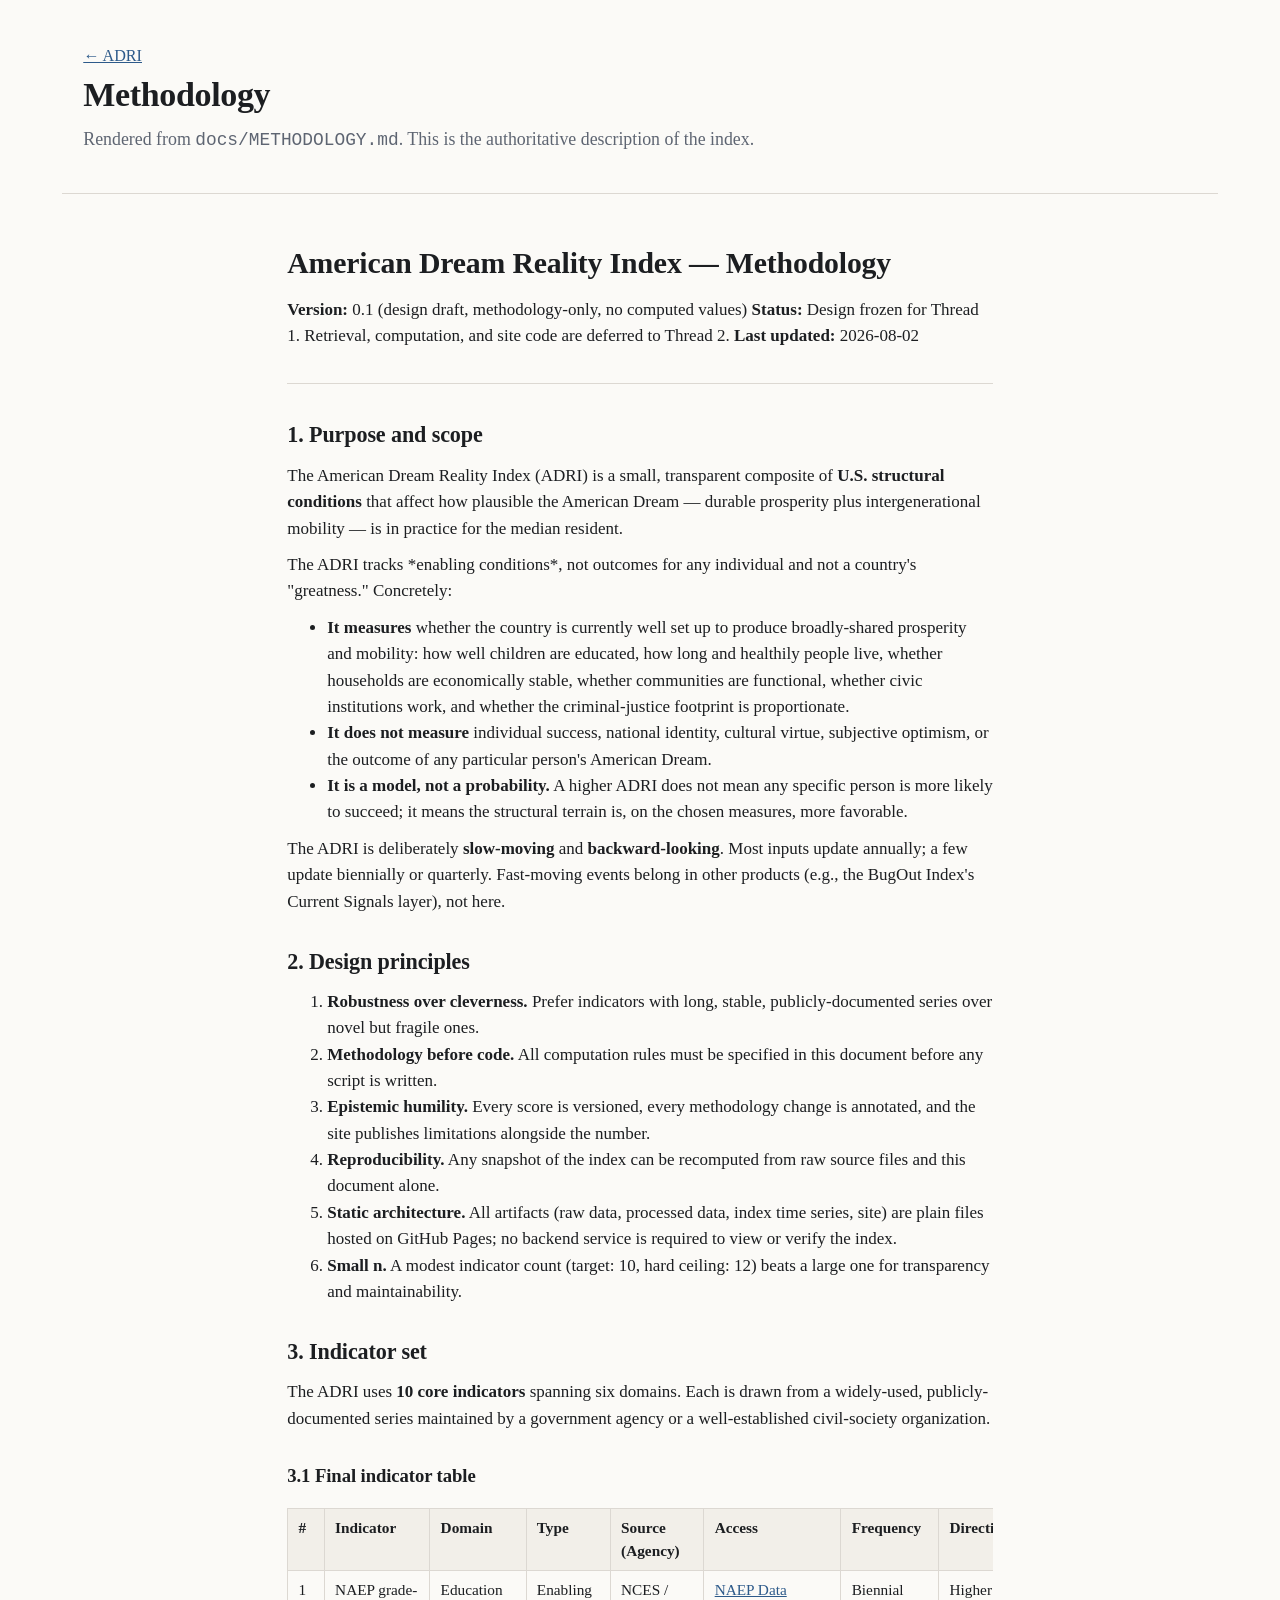
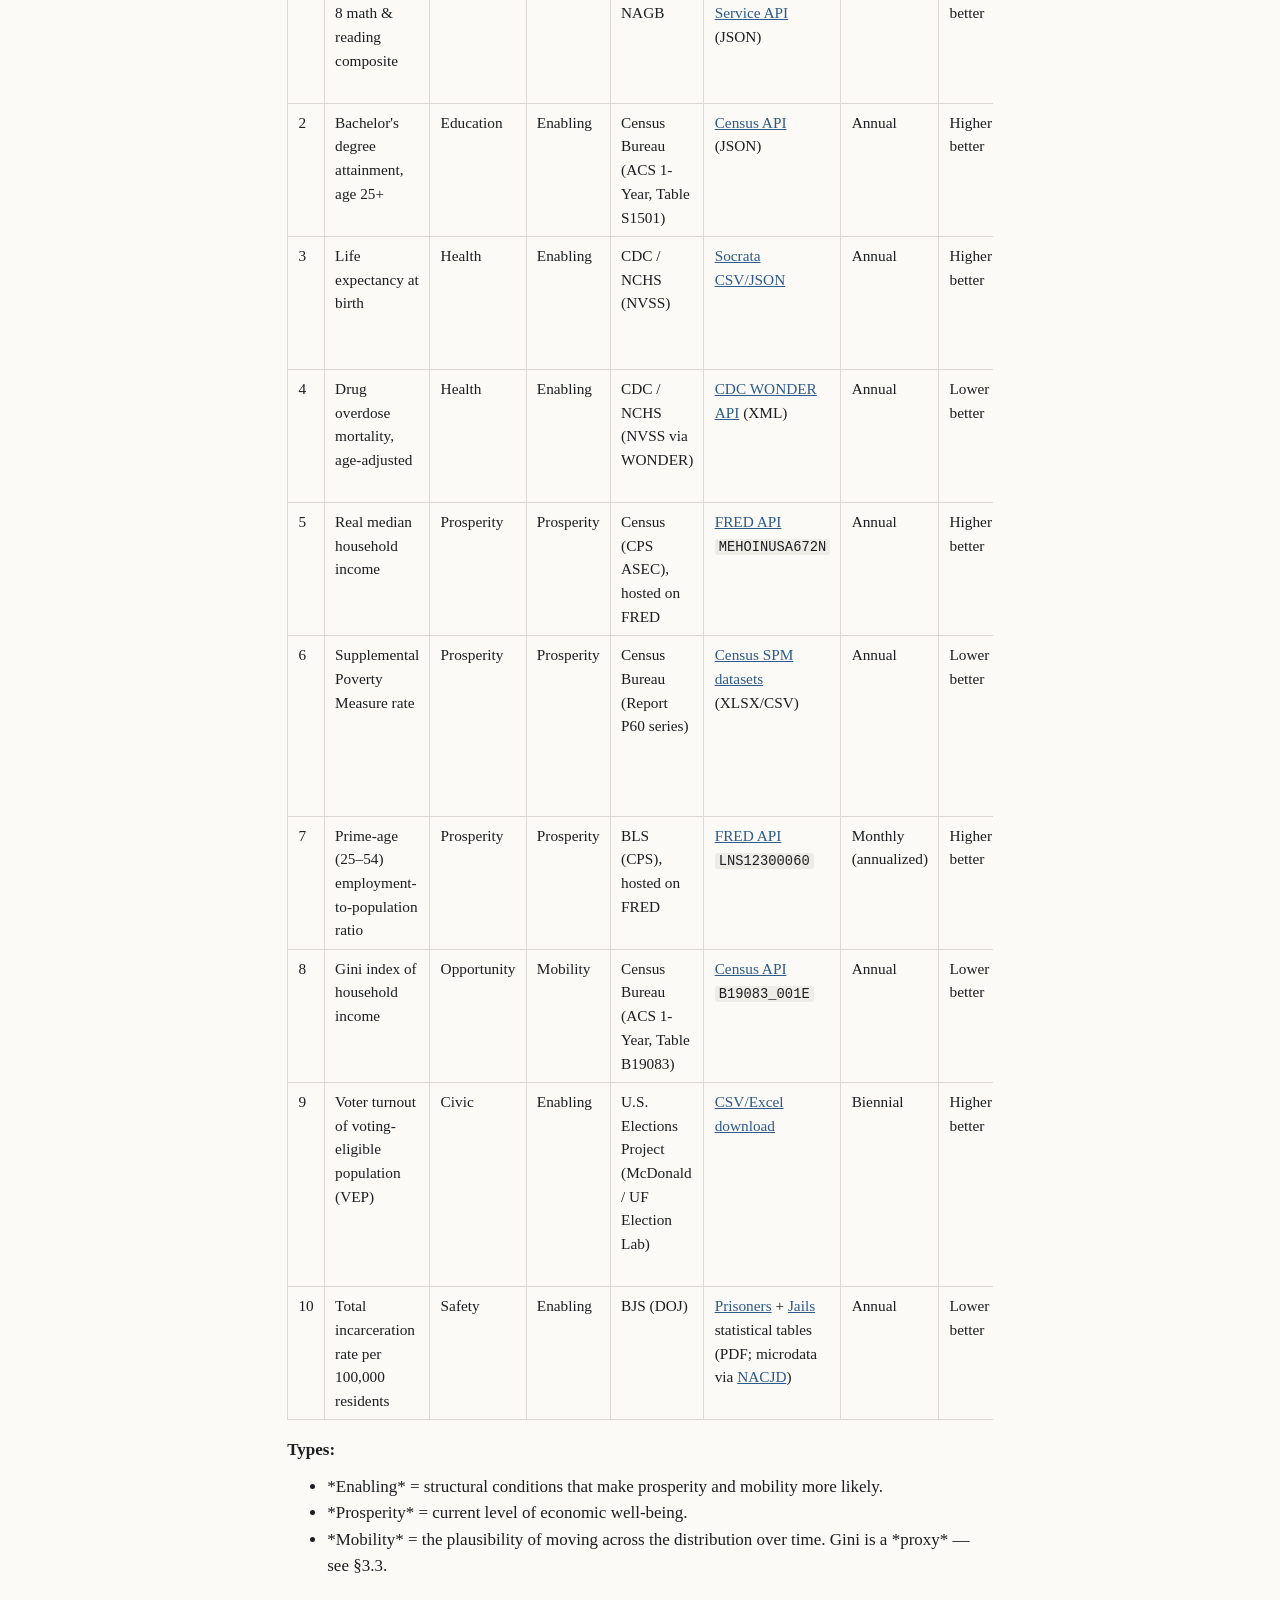
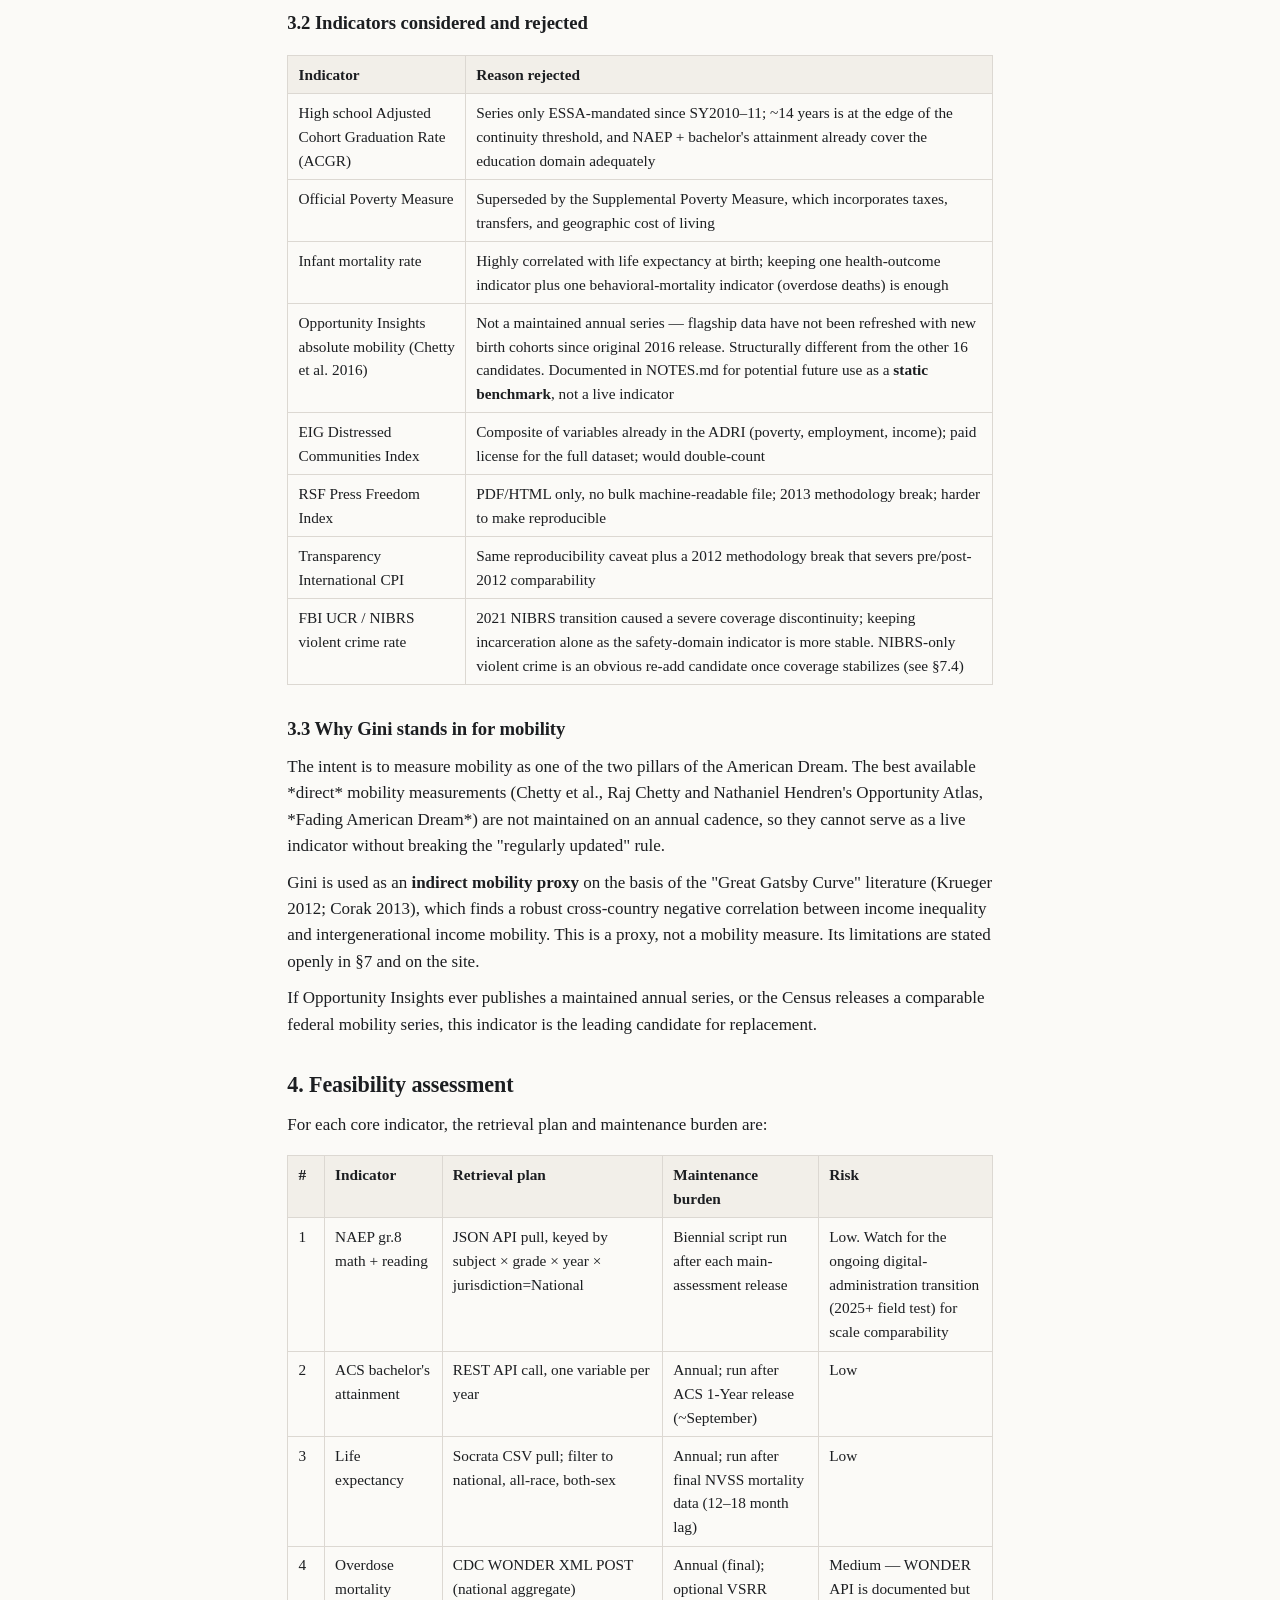
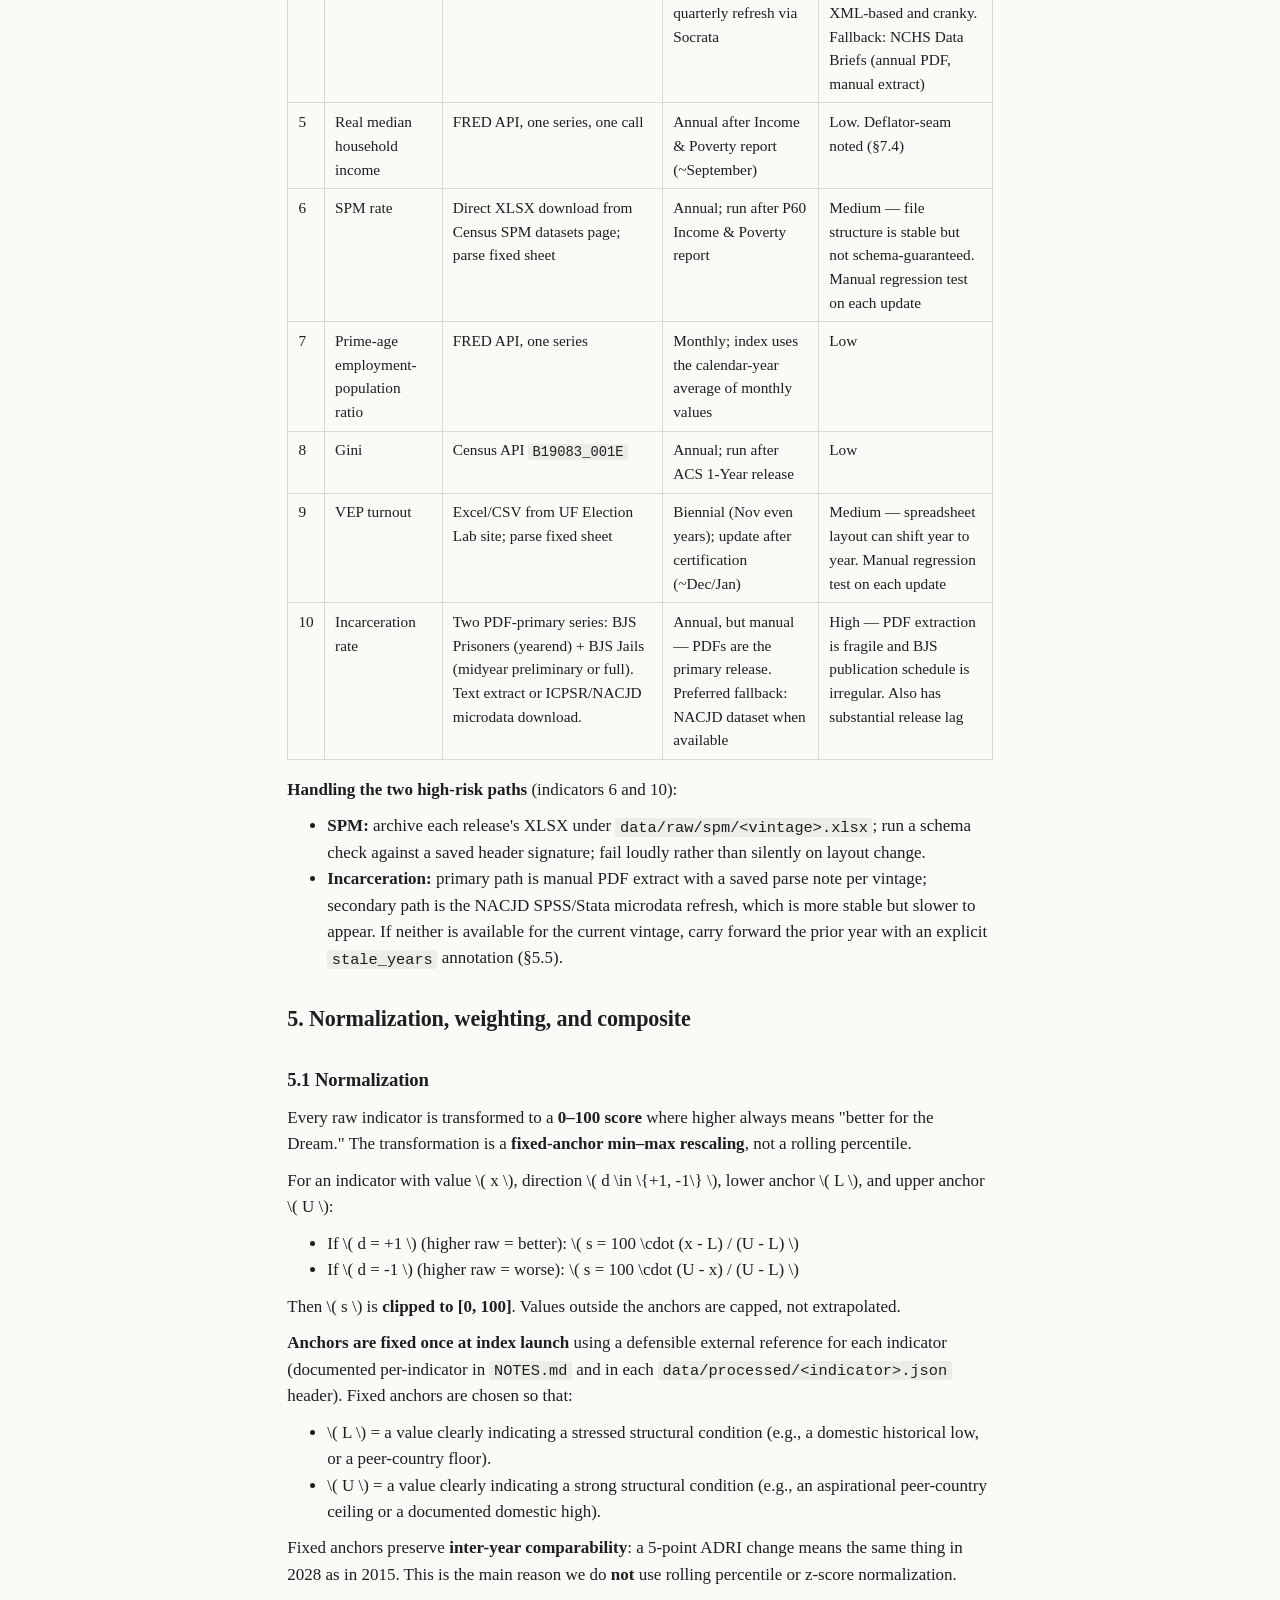
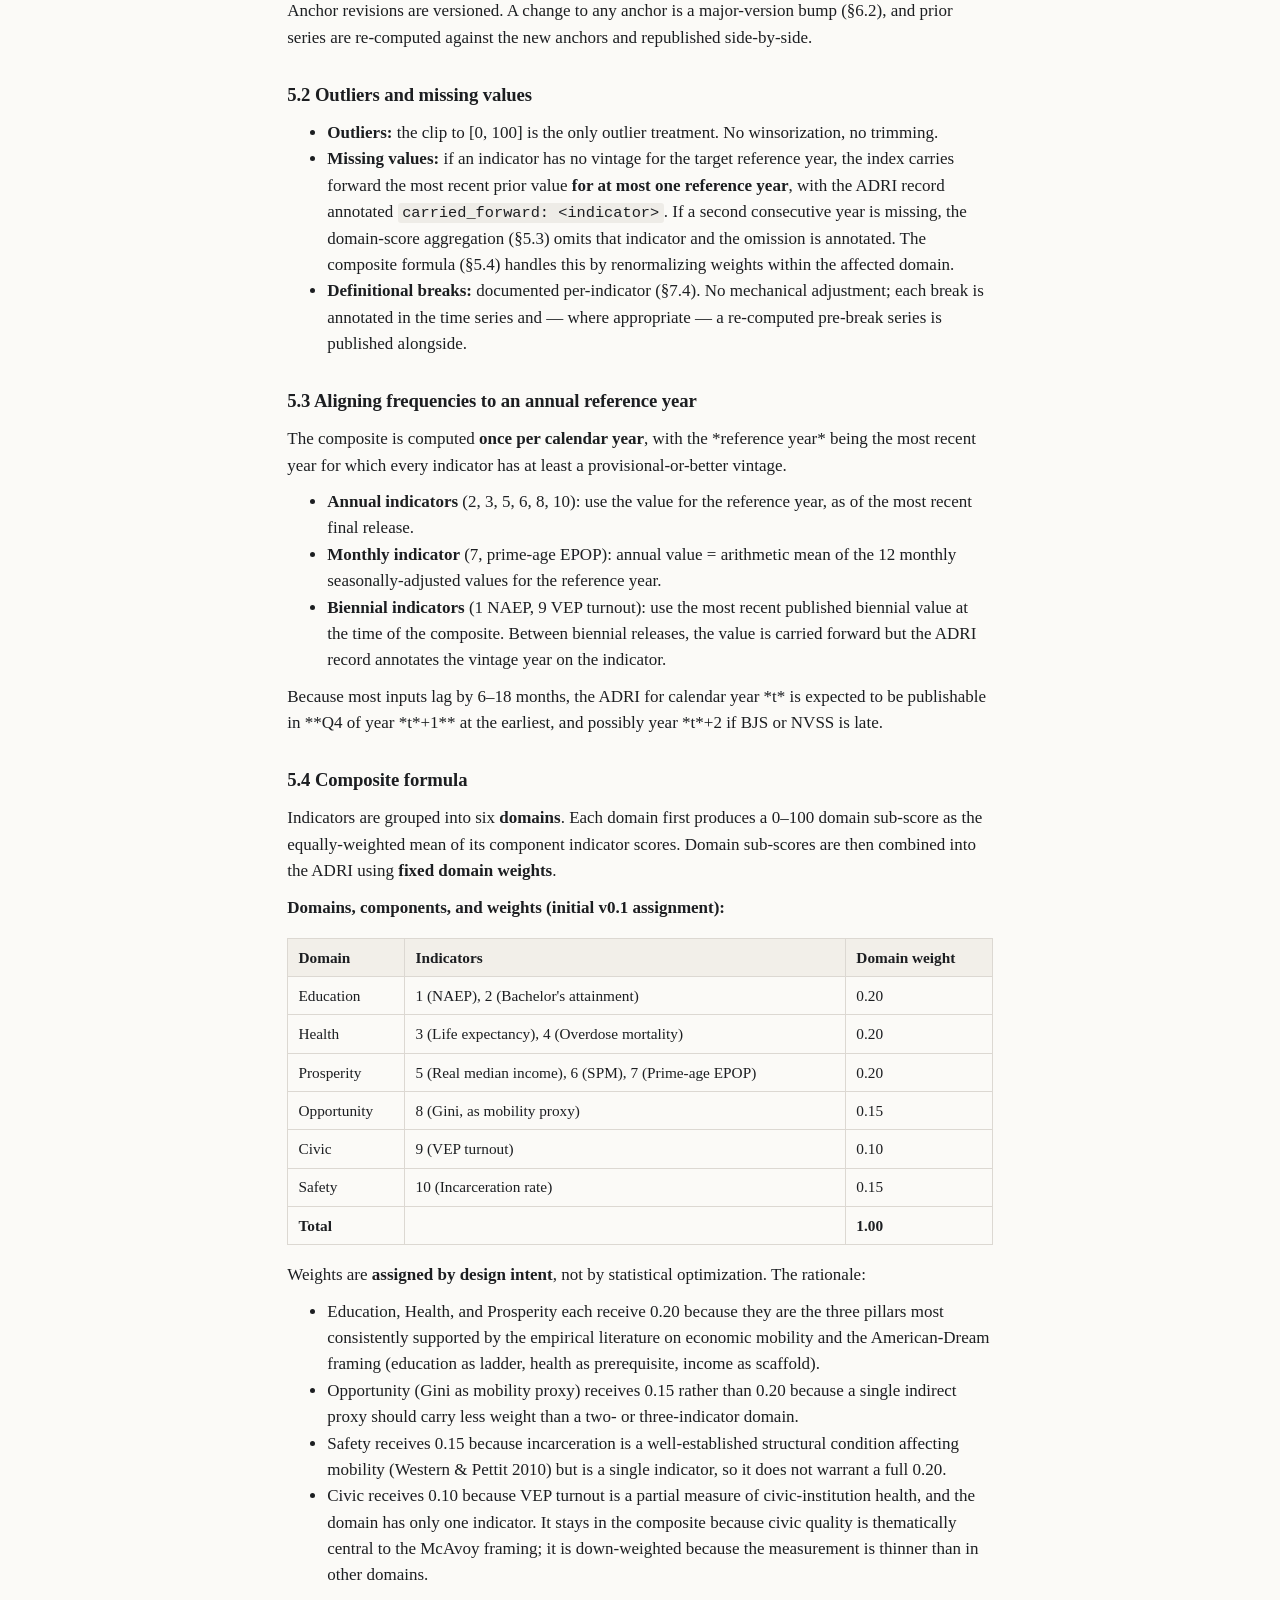
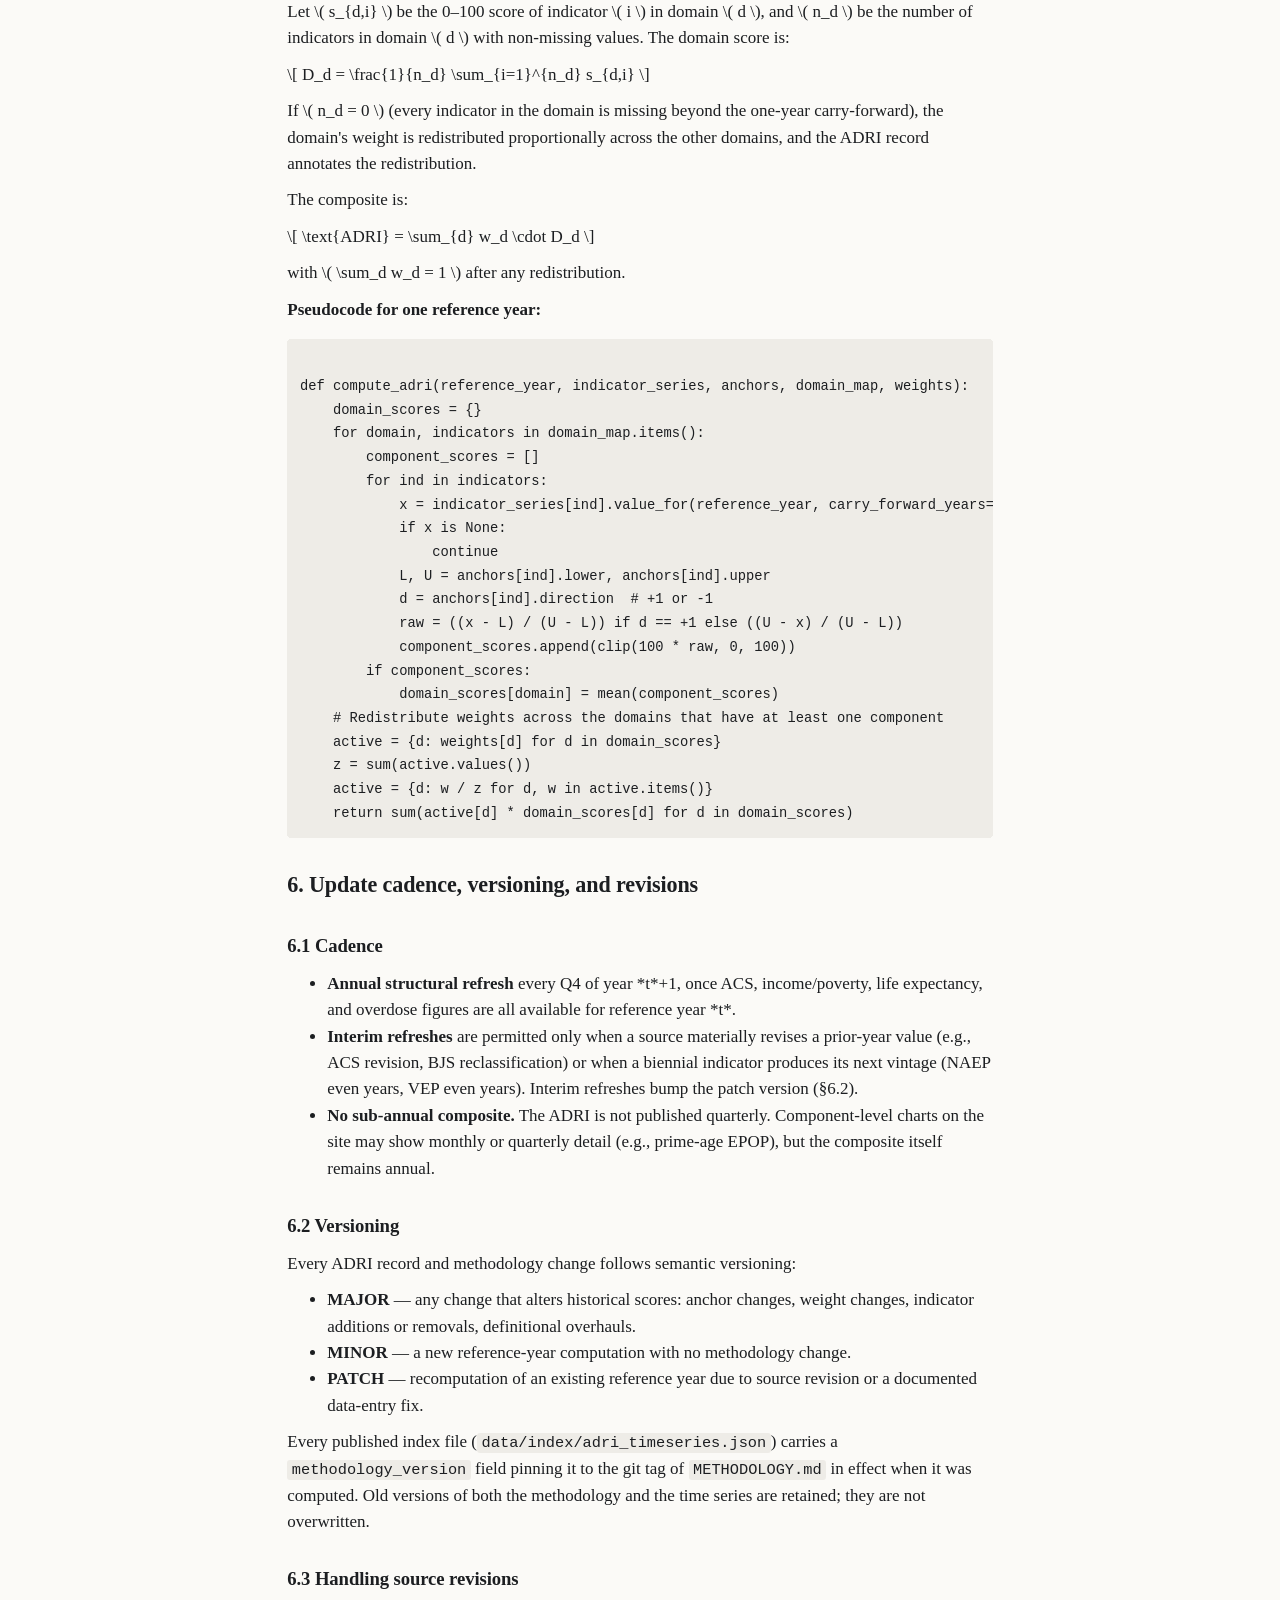
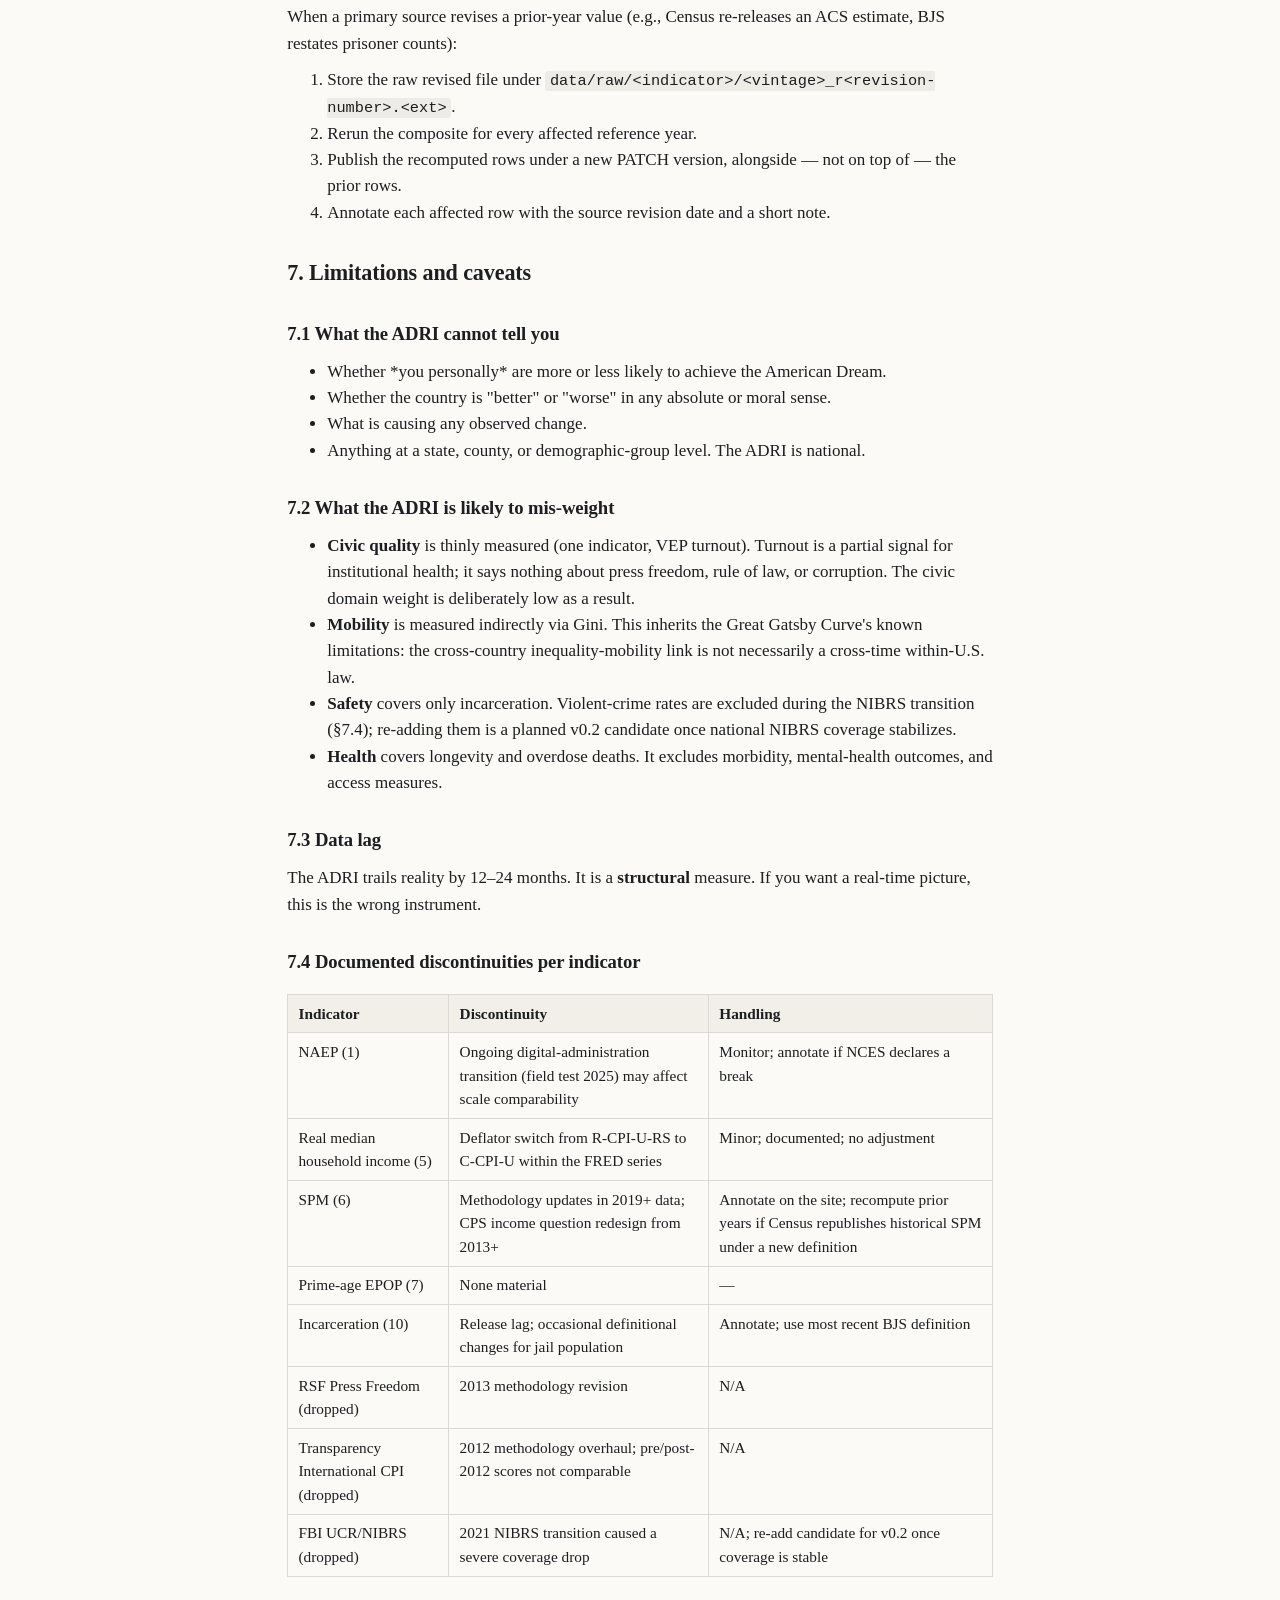
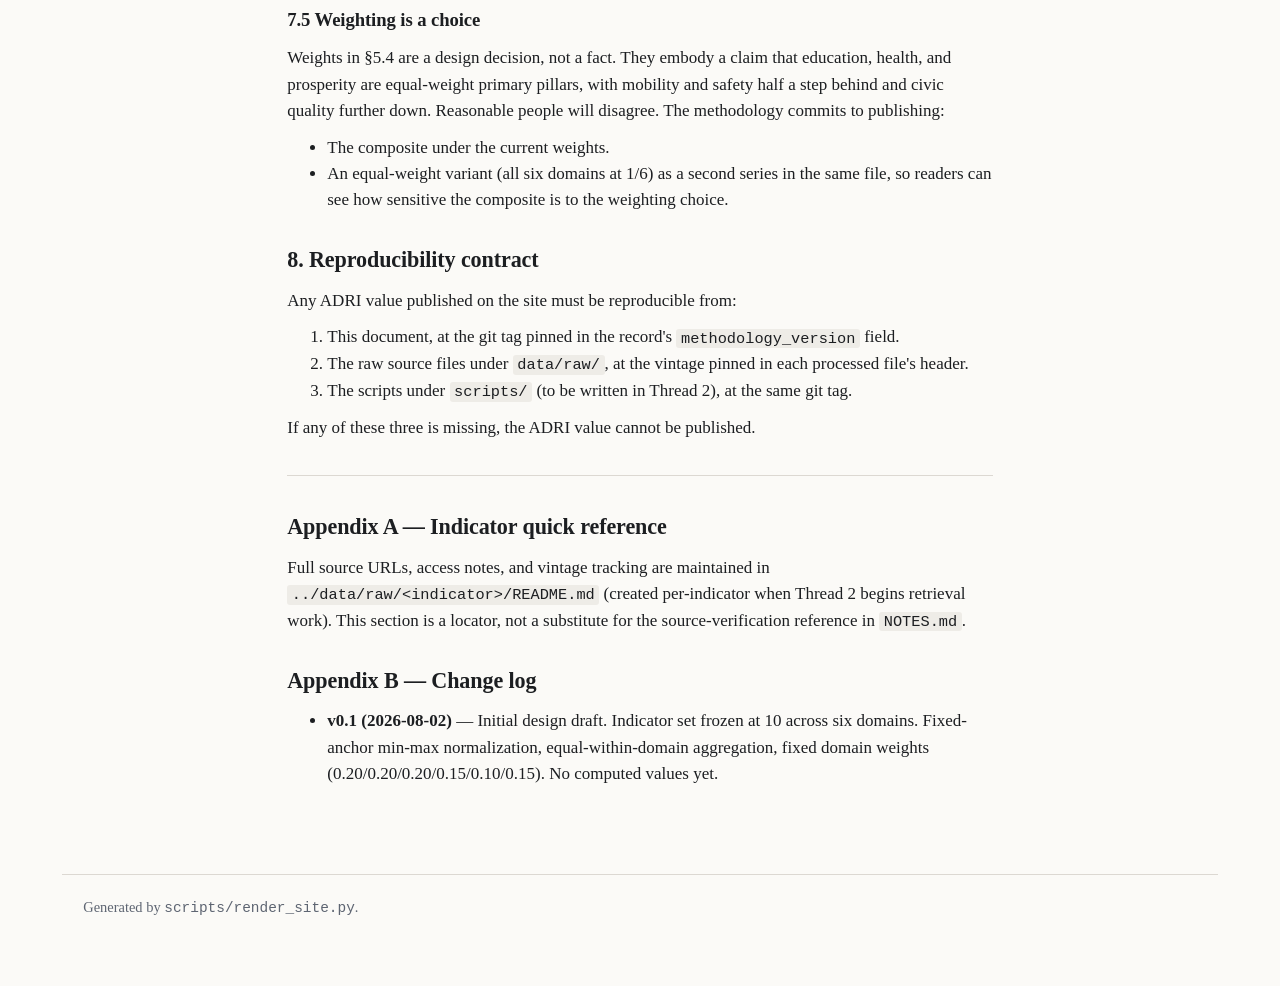
==== site/methodology.html @ 9c6f9866 "Thread 2: pipeline, seed data, static site - scripts/{config,fetch_data,process_indicators,compute_i" ====
<!doctype html>
<html lang="en">
<head>
  <meta charset="utf-8"/>
  <meta name="viewport" content="width=device-width, initial-scale=1"/>
  <title>American Dream Reality Index — Methodology</title>
  <link rel="stylesheet" href="assets/style.css"/>
</head>
<body>
  <header class="site-header">
    <nav><a href="index.html">← ADRI</a></nav>
    <h1>Methodology</h1>
    <p class="tagline">
      Rendered from
      <code>docs/METHODOLOGY.md</code>.
      This is the authoritative description of the index.
    </p>
  </header>
  <main class="prose">
    <h1>American Dream Reality Index — Methodology</h1>
<p><strong>Version:</strong> 0.1 (design draft, methodology-only, no computed values) <strong>Status:</strong> Design frozen for Thread 1. Retrieval, computation, and site code are deferred to Thread 2. <strong>Last updated:</strong> 2026-08-02</p>
<hr/>
<h2>1. Purpose and scope</h2>
<p>The American Dream Reality Index (ADRI) is a small, transparent composite of <strong>U.S. structural conditions</strong> that affect how plausible the American Dream — durable prosperity plus intergenerational mobility — is in practice for the median resident.</p>
<p>The ADRI tracks *enabling conditions*, not outcomes for any individual and not a country's "greatness." Concretely:</p>
<ul><li><strong>It measures</strong> whether the country is currently well set up to produce broadly-shared prosperity and mobility: how well children are educated, how long and healthily people live, whether households are economically stable, whether communities are functional, whether civic institutions work, and whether the criminal-justice footprint is proportionate.</li><li><strong>It does not measure</strong> individual success, national identity, cultural virtue, subjective optimism, or the outcome of any particular person's American Dream.</li><li><strong>It is a model, not a probability.</strong> A higher ADRI does not mean any specific person is more likely to succeed; it means the structural terrain is, on the chosen measures, more favorable.</li></ul>
<p>The ADRI is deliberately <strong>slow-moving</strong> and <strong>backward-looking</strong>. Most inputs update annually; a few update biennially or quarterly. Fast-moving events belong in other products (e.g., the BugOut Index's Current Signals layer), not here.</p>
<h2>2. Design principles</h2>
<ol><li><strong>Robustness over cleverness.</strong> Prefer indicators with long, stable, publicly-documented series over novel but fragile ones.</li><li><strong>Methodology before code.</strong> All computation rules must be specified in this document before any script is written.</li><li><strong>Epistemic humility.</strong> Every score is versioned, every methodology change is annotated, and the site publishes limitations alongside the number.</li><li><strong>Reproducibility.</strong> Any snapshot of the index can be recomputed from raw source files and this document alone.</li><li><strong>Static architecture.</strong> All artifacts (raw data, processed data, index time series, site) are plain files hosted on GitHub Pages; no backend service is required to view or verify the index.</li><li><strong>Small n.</strong> A modest indicator count (target: 10, hard ceiling: 12) beats a large one for transparency and maintainability.</li></ol>
<h2>3. Indicator set</h2>
<p>The ADRI uses <strong>10 core indicators</strong> spanning six domains. Each is drawn from a widely-used, publicly-documented series maintained by a government agency or a well-established civil-society organization.</p>
<h3>3.1 Final indicator table</h3>
<div class="table-wrap"><table><thead><tr><th>#</th><th>Indicator</th><th>Domain</th><th>Type</th><th>Source (Agency)</th><th>Access</th><th>Frequency</th><th>Direction</th><th>Notes</th></tr></thead><tbody><tr><td>1</td><td>NAEP grade-8 math &amp; reading composite</td><td>Education</td><td>Enabling</td><td>NCES / NAGB</td><td><a href="https://www.nationsreportcard.gov/DataService/GetAdhocData.aspx">NAEP Data Service API</a> (JSON)</td><td>Biennial</td><td>Higher = better</td><td>Average of gr.8 math + reading scale scores; stable scale since 1990/1992</td></tr><tr><td>2</td><td>Bachelor's degree attainment, age 25+</td><td>Education</td><td>Enabling</td><td>Census Bureau (ACS 1-Year, Table S1501)</td><td><a href="https://api.census.gov/data/2024/acs/acs1/subject">Census API</a> (JSON)</td><td>Annual</td><td>Higher = better</td><td>Adult educational stock; percent with bachelor's degree or higher</td></tr><tr><td>3</td><td>Life expectancy at birth</td><td>Health</td><td>Enabling</td><td>CDC / NCHS (NVSS)</td><td><a href="https://data.cdc.gov/api/views/w9j2-ggv5/rows.csv">Socrata CSV/JSON</a></td><td>Annual</td><td>Higher = better</td><td>Final NVSS series; provisional data ignored for the index</td></tr><tr><td>4</td><td>Drug overdose mortality, age-adjusted</td><td>Health</td><td>Enabling</td><td>CDC / NCHS (NVSS via WONDER)</td><td><a href="https://wonder.cdc.gov/wonder/help/wonder-api.html">CDC WONDER API</a> (XML)</td><td>Annual</td><td>Lower = better</td><td>ICD-10 drug-induced deaths; consistent coding since 1999</td></tr><tr><td>5</td><td>Real median household income</td><td>Prosperity</td><td>Prosperity</td><td>Census (CPS ASEC), hosted on FRED</td><td><a href="https://fred.stlouisfed.org/docs/api/fred/">FRED API</a> <code>MEHOINUSA672N</code></td><td>Annual</td><td>Higher = better</td><td>Real dollars; deflator-seam noted (§7.4)</td></tr><tr><td>6</td><td>Supplemental Poverty Measure rate</td><td>Prosperity</td><td>Prosperity</td><td>Census Bureau (Report P60 series)</td><td><a href="https://www2.census.gov/programs-surveys/supplemental-poverty-measure/datasets/spm/">Census SPM datasets</a> (XLSX/CSV)</td><td>Annual</td><td>Lower = better</td><td>Preferred over the Official Poverty Measure; reflects taxes, transfers, and geographic cost</td></tr><tr><td>7</td><td>Prime-age (25–54) employment-to-population ratio</td><td>Prosperity</td><td>Prosperity</td><td>BLS (CPS), hosted on FRED</td><td><a href="https://fred.stlouisfed.org/docs/api/fred/">FRED API</a> <code>LNS12300060</code></td><td>Monthly (annualized)</td><td>Higher = better</td><td>Annualized to a single yearly value (see §5.3)</td></tr><tr><td>8</td><td>Gini index of household income</td><td>Opportunity</td><td>Mobility</td><td>Census Bureau (ACS 1-Year, Table B19083)</td><td><a href="https://api.census.gov/data/2024/acs/acs1">Census API</a> <code>B19083_001E</code></td><td>Annual</td><td>Lower = better</td><td>Inequality serves as an indirect mobility proxy; see §3.3</td></tr><tr><td>9</td><td>Voter turnout of voting-eligible population (VEP)</td><td>Civic</td><td>Enabling</td><td>U.S. Elections Project (McDonald / UF Election Lab)</td><td><a href="https://election.lab.ufl.edu/data-downloads/turnoutdata/">CSV/Excel download</a></td><td>Biennial</td><td>Higher = better</td><td>General-election years only; midterms and presidentials tracked separately (see §5.4)</td></tr><tr><td>10</td><td>Total incarceration rate per 100,000 residents</td><td>Safety</td><td>Enabling</td><td>BJS (DOJ)</td><td><a href="https://bjs.ojp.gov/library/publications/prisoners-2023-statistical-tables">Prisoners</a> + <a href="https://bjs.ojp.gov/library/publications/jails-report-series-2024-preliminary-data-release">Jails</a> statistical tables (PDF; microdata via <a href="https://www.icpsr.umich.edu/web/NACJD/series/9">NACJD</a>)</td><td>Annual</td><td>Lower = better</td><td>Prisons + jails combined; excludes probation/parole</td></tr></tbody></table></div>
<p><strong>Types:</strong></p>
<ul><li>*Enabling* = structural conditions that make prosperity and mobility more likely.</li><li>*Prosperity* = current level of economic well-being.</li><li>*Mobility* = the plausibility of moving across the distribution over time. Gini is a *proxy* — see §3.3.</li></ul>
<h3>3.2 Indicators considered and rejected</h3>
<div class="table-wrap"><table><thead><tr><th>Indicator</th><th>Reason rejected</th></tr></thead><tbody><tr><td>High school Adjusted Cohort Graduation Rate (ACGR)</td><td>Series only ESSA-mandated since SY2010–11; ~14 years is at the edge of the continuity threshold, and NAEP + bachelor's attainment already cover the education domain adequately</td></tr><tr><td>Official Poverty Measure</td><td>Superseded by the Supplemental Poverty Measure, which incorporates taxes, transfers, and geographic cost of living</td></tr><tr><td>Infant mortality rate</td><td>Highly correlated with life expectancy at birth; keeping one health-outcome indicator plus one behavioral-mortality indicator (overdose deaths) is enough</td></tr><tr><td>Opportunity Insights absolute mobility (Chetty et al. 2016)</td><td>Not a maintained annual series — flagship data have not been refreshed with new birth cohorts since original 2016 release. Structurally different from the other 16 candidates. Documented in NOTES.md for potential future use as a <strong>static benchmark</strong>, not a live indicator</td></tr><tr><td>EIG Distressed Communities Index</td><td>Composite of variables already in the ADRI (poverty, employment, income); paid license for the full dataset; would double-count</td></tr><tr><td>RSF Press Freedom Index</td><td>PDF/HTML only, no bulk machine-readable file; 2013 methodology break; harder to make reproducible</td></tr><tr><td>Transparency International CPI</td><td>Same reproducibility caveat plus a 2012 methodology break that severs pre/post-2012 comparability</td></tr><tr><td>FBI UCR / NIBRS violent crime rate</td><td>2021 NIBRS transition caused a severe coverage discontinuity; keeping incarceration alone as the safety-domain indicator is more stable. NIBRS-only violent crime is an obvious re-add candidate once coverage stabilizes (see §7.4)</td></tr></tbody></table></div>
<h3>3.3 Why Gini stands in for mobility</h3>
<p>The intent is to measure mobility as one of the two pillars of the American Dream. The best available *direct* mobility measurements (Chetty et al., Raj Chetty and Nathaniel Hendren's Opportunity Atlas, *Fading American Dream*) are not maintained on an annual cadence, so they cannot serve as a live indicator without breaking the "regularly updated" rule.</p>
<p>Gini is used as an <strong>indirect mobility proxy</strong> on the basis of the "Great Gatsby Curve" literature (Krueger 2012; Corak 2013), which finds a robust cross-country negative correlation between income inequality and intergenerational income mobility. This is a proxy, not a mobility measure. Its limitations are stated openly in §7 and on the site.</p>
<p>If Opportunity Insights ever publishes a maintained annual series, or the Census releases a comparable federal mobility series, this indicator is the leading candidate for replacement.</p>
<h2>4. Feasibility assessment</h2>
<p>For each core indicator, the retrieval plan and maintenance burden are:</p>
<div class="table-wrap"><table><thead><tr><th>#</th><th>Indicator</th><th>Retrieval plan</th><th>Maintenance burden</th><th>Risk</th></tr></thead><tbody><tr><td>1</td><td>NAEP gr.8 math + reading</td><td>JSON API pull, keyed by subject × grade × year × jurisdiction=National</td><td>Biennial script run after each main-assessment release</td><td>Low. Watch for the ongoing digital-administration transition (2025+ field test) for scale comparability</td></tr><tr><td>2</td><td>ACS bachelor's attainment</td><td>REST API call, one variable per year</td><td>Annual; run after ACS 1-Year release (~September)</td><td>Low</td></tr><tr><td>3</td><td>Life expectancy</td><td>Socrata CSV pull; filter to national, all-race, both-sex</td><td>Annual; run after final NVSS mortality data (12–18 month lag)</td><td>Low</td></tr><tr><td>4</td><td>Overdose mortality</td><td>CDC WONDER XML POST (national aggregate)</td><td>Annual (final); optional VSRR quarterly refresh via Socrata</td><td>Medium — WONDER API is documented but XML-based and cranky. Fallback: NCHS Data Briefs (annual PDF, manual extract)</td></tr><tr><td>5</td><td>Real median household income</td><td>FRED API, one series, one call</td><td>Annual after Income &amp; Poverty report (~September)</td><td>Low. Deflator-seam noted (§7.4)</td></tr><tr><td>6</td><td>SPM rate</td><td>Direct XLSX download from Census SPM datasets page; parse fixed sheet</td><td>Annual; run after P60 Income &amp; Poverty report</td><td>Medium — file structure is stable but not schema-guaranteed. Manual regression test on each update</td></tr><tr><td>7</td><td>Prime-age employment-population ratio</td><td>FRED API, one series</td><td>Monthly; index uses the calendar-year average of monthly values</td><td>Low</td></tr><tr><td>8</td><td>Gini</td><td>Census API <code>B19083_001E</code></td><td>Annual; run after ACS 1-Year release</td><td>Low</td></tr><tr><td>9</td><td>VEP turnout</td><td>Excel/CSV from UF Election Lab site; parse fixed sheet</td><td>Biennial (Nov even years); update after certification (~Dec/Jan)</td><td>Medium — spreadsheet layout can shift year to year. Manual regression test on each update</td></tr><tr><td>10</td><td>Incarceration rate</td><td>Two PDF-primary series: BJS Prisoners (yearend) + BJS Jails (midyear preliminary or full). Text extract or ICPSR/NACJD microdata download.</td><td>Annual, but manual — PDFs are the primary release. Preferred fallback: NACJD dataset when available</td><td>High — PDF extraction is fragile and BJS publication schedule is irregular. Also has substantial release lag</td></tr></tbody></table></div>
<p><strong>Handling the two high-risk paths</strong> (indicators 6 and 10):</p>
<ul><li><strong>SPM:</strong> archive each release's XLSX under <code>data/raw/spm/&lt;vintage&gt;.xlsx</code>; run a schema check against a saved header signature; fail loudly rather than silently on layout change.</li><li><strong>Incarceration:</strong> primary path is manual PDF extract with a saved parse note per vintage; secondary path is the NACJD SPSS/Stata microdata refresh, which is more stable but slower to appear. If neither is available for the current vintage, carry forward the prior year with an explicit <code>stale_years</code> annotation (§5.5).</li></ul>
<h2>5. Normalization, weighting, and composite</h2>
<h3>5.1 Normalization</h3>
<p>Every raw indicator is transformed to a <strong>0–100 score</strong> where higher always means "better for the Dream." The transformation is a <strong>fixed-anchor min–max rescaling</strong>, not a rolling percentile.</p>
<p>For an indicator with value \( x \), direction \( d \in \{+1, -1\} \), lower anchor \( L \), and upper anchor \( U \):</p>
<ul><li>If \( d = +1 \) (higher raw = better): \( s = 100 \cdot (x - L) / (U - L) \)</li><li>If \( d = -1 \) (higher raw = worse): \( s = 100 \cdot (U - x) / (U - L) \)</li></ul>
<p>Then \( s \) is <strong>clipped to [0, 100]</strong>. Values outside the anchors are capped, not extrapolated.</p>
<p><strong>Anchors are fixed once at index launch</strong> using a defensible external reference for each indicator (documented per-indicator in <code>NOTES.md</code> and in each <code>data/processed/&lt;indicator&gt;.json</code> header). Fixed anchors are chosen so that:</p>
<ul><li>\( L \) = a value clearly indicating a stressed structural condition (e.g., a domestic historical low, or a peer-country floor).</li><li>\( U \) = a value clearly indicating a strong structural condition (e.g., an aspirational peer-country ceiling or a documented domestic high).</li></ul>
<p>Fixed anchors preserve <strong>inter-year comparability</strong>: a 5-point ADRI change means the same thing in 2028 as in 2015. This is the main reason we do <strong>not</strong> use rolling percentile or z-score normalization.</p>
<p>Anchor revisions are versioned. A change to any anchor is a major-version bump (§6.2), and prior series are re-computed against the new anchors and republished side-by-side.</p>
<h3>5.2 Outliers and missing values</h3>
<ul><li><strong>Outliers:</strong> the clip to [0, 100] is the only outlier treatment. No winsorization, no trimming.</li><li><strong>Missing values:</strong> if an indicator has no vintage for the target reference year, the index carries forward the most recent prior value <strong>for at most one reference year</strong>, with the ADRI record annotated <code>carried_forward: &lt;indicator&gt;</code>. If a second consecutive year is missing, the domain-score aggregation (§5.3) omits that indicator and the omission is annotated. The composite formula (§5.4) handles this by renormalizing weights within the affected domain.</li><li><strong>Definitional breaks:</strong> documented per-indicator (§7.4). No mechanical adjustment; each break is annotated in the time series and — where appropriate — a re-computed pre-break series is published alongside.</li></ul>
<h3>5.3 Aligning frequencies to an annual reference year</h3>
<p>The composite is computed <strong>once per calendar year</strong>, with the *reference year* being the most recent year for which every indicator has at least a provisional-or-better vintage.</p>
<ul><li><strong>Annual indicators</strong> (2, 3, 5, 6, 8, 10): use the value for the reference year, as of the most recent final release.</li><li><strong>Monthly indicator</strong> (7, prime-age EPOP): annual value = arithmetic mean of the 12 monthly seasonally-adjusted values for the reference year.</li><li><strong>Biennial indicators</strong> (1 NAEP, 9 VEP turnout): use the most recent published biennial value at the time of the composite. Between biennial releases, the value is carried forward but the ADRI record annotates the vintage year on the indicator.</li></ul>
<p>Because most inputs lag by 6–18 months, the ADRI for calendar year *t* is expected to be publishable in **Q4 of year *t*+1** at the earliest, and possibly year *t*+2 if BJS or NVSS is late.</p>
<h3>5.4 Composite formula</h3>
<p>Indicators are grouped into six <strong>domains</strong>. Each domain first produces a 0–100 domain sub-score as the equally-weighted mean of its component indicator scores. Domain sub-scores are then combined into the ADRI using <strong>fixed domain weights</strong>.</p>
<p><strong>Domains, components, and weights (initial v0.1 assignment):</strong></p>
<div class="table-wrap"><table><thead><tr><th>Domain</th><th>Indicators</th><th>Domain weight</th></tr></thead><tbody><tr><td>Education</td><td>1 (NAEP), 2 (Bachelor's attainment)</td><td>0.20</td></tr><tr><td>Health</td><td>3 (Life expectancy), 4 (Overdose mortality)</td><td>0.20</td></tr><tr><td>Prosperity</td><td>5 (Real median income), 6 (SPM), 7 (Prime-age EPOP)</td><td>0.20</td></tr><tr><td>Opportunity</td><td>8 (Gini, as mobility proxy)</td><td>0.15</td></tr><tr><td>Civic</td><td>9 (VEP turnout)</td><td>0.10</td></tr><tr><td>Safety</td><td>10 (Incarceration rate)</td><td>0.15</td></tr><tr><td><strong>Total</strong></td><td></td><td><strong>1.00</strong></td></tr></tbody></table></div>
<p>Weights are <strong>assigned by design intent</strong>, not by statistical optimization. The rationale:</p>
<ul><li>Education, Health, and Prosperity each receive 0.20 because they are the three pillars most consistently supported by the empirical literature on economic mobility and the American-Dream framing (education as ladder, health as prerequisite, income as scaffold).</li><li>Opportunity (Gini as mobility proxy) receives 0.15 rather than 0.20 because a single indirect proxy should carry less weight than a two- or three-indicator domain.</li><li>Safety receives 0.15 because incarceration is a well-established structural condition affecting mobility (Western &amp; Pettit 2010) but is a single indicator, so it does not warrant a full 0.20.</li><li>Civic receives 0.10 because VEP turnout is a partial measure of civic-institution health, and the domain has only one indicator. It stays in the composite because civic quality is thematically central to the McAvoy framing; it is down-weighted because the measurement is thinner than in other domains.</li></ul>
<p>Let \( s_{d,i} \) be the 0–100 score of indicator \( i \) in domain \( d \), and \( n_d \) be the number of indicators in domain \( d \) with non-missing values. The domain score is:</p>
<p>\[ D_d = \frac{1}{n_d} \sum_{i=1}^{n_d} s_{d,i} \]</p>
<p>If \( n_d = 0 \) (every indicator in the domain is missing beyond the one-year carry-forward), the domain's weight is redistributed proportionally across the other domains, and the ADRI record annotates the redistribution.</p>
<p>The composite is:</p>
<p>\[ \text{ADRI} = \sum_{d} w_d \cdot D_d \]</p>
<p>with \( \sum_d w_d = 1 \) after any redistribution.</p>
<p><strong>Pseudocode for one reference year:</strong></p>
<pre><code>
def compute_adri(reference_year, indicator_series, anchors, domain_map, weights):
    domain_scores = {}
    for domain, indicators in domain_map.items():
        component_scores = []
        for ind in indicators:
            x = indicator_series[ind].value_for(reference_year, carry_forward_years=1)
            if x is None:
                continue
            L, U = anchors[ind].lower, anchors[ind].upper
            d = anchors[ind].direction  # +1 or -1
            raw = ((x - L) / (U - L)) if d == +1 else ((U - x) / (U - L))
            component_scores.append(clip(100 * raw, 0, 100))
        if component_scores:
            domain_scores[domain] = mean(component_scores)
    # Redistribute weights across the domains that have at least one component
    active = {d: weights[d] for d in domain_scores}
    z = sum(active.values())
    active = {d: w / z for d, w in active.items()}
    return sum(active[d] * domain_scores[d] for d in domain_scores)
</code></pre>
<h2>6. Update cadence, versioning, and revisions</h2>
<h3>6.1 Cadence</h3>
<ul><li><strong>Annual structural refresh</strong> every Q4 of year *t*+1, once ACS, income/poverty, life expectancy, and overdose figures are all available for reference year *t*.</li><li><strong>Interim refreshes</strong> are permitted only when a source materially revises a prior-year value (e.g., ACS revision, BJS reclassification) or when a biennial indicator produces its next vintage (NAEP even years, VEP even years). Interim refreshes bump the patch version (§6.2).</li><li><strong>No sub-annual composite.</strong> The ADRI is not published quarterly. Component-level charts on the site may show monthly or quarterly detail (e.g., prime-age EPOP), but the composite itself remains annual.</li></ul>
<h3>6.2 Versioning</h3>
<p>Every ADRI record and methodology change follows semantic versioning:</p>
<ul><li><strong>MAJOR</strong> — any change that alters historical scores: anchor changes, weight changes, indicator additions or removals, definitional overhauls.</li><li><strong>MINOR</strong> — a new reference-year computation with no methodology change.</li><li><strong>PATCH</strong> — recomputation of an existing reference year due to source revision or a documented data-entry fix.</li></ul>
<p>Every published index file (<code>data/index/adri_timeseries.json</code>) carries a <code>methodology_version</code> field pinning it to the git tag of <code>METHODOLOGY.md</code> in effect when it was computed. Old versions of both the methodology and the time series are retained; they are not overwritten.</p>
<h3>6.3 Handling source revisions</h3>
<p>When a primary source revises a prior-year value (e.g., Census re-releases an ACS estimate, BJS restates prisoner counts):</p>
<ol><li>Store the raw revised file under <code>data/raw/&lt;indicator&gt;/&lt;vintage&gt;_r&lt;revision-number&gt;.&lt;ext&gt;</code>.</li><li>Rerun the composite for every affected reference year.</li><li>Publish the recomputed rows under a new PATCH version, alongside — not on top of — the prior rows.</li><li>Annotate each affected row with the source revision date and a short note.</li></ol>
<h2>7. Limitations and caveats</h2>
<h3>7.1 What the ADRI cannot tell you</h3>
<ul><li>Whether *you personally* are more or less likely to achieve the American Dream.</li><li>Whether the country is "better" or "worse" in any absolute or moral sense.</li><li>What is causing any observed change.</li><li>Anything at a state, county, or demographic-group level. The ADRI is national.</li></ul>
<h3>7.2 What the ADRI is likely to mis-weight</h3>
<ul><li><strong>Civic quality</strong> is thinly measured (one indicator, VEP turnout). Turnout is a partial signal for institutional health; it says nothing about press freedom, rule of law, or corruption. The civic domain weight is deliberately low as a result.</li><li><strong>Mobility</strong> is measured indirectly via Gini. This inherits the Great Gatsby Curve's known limitations: the cross-country inequality-mobility link is not necessarily a cross-time within-U.S. law.</li><li><strong>Safety</strong> covers only incarceration. Violent-crime rates are excluded during the NIBRS transition (§7.4); re-adding them is a planned v0.2 candidate once national NIBRS coverage stabilizes.</li><li><strong>Health</strong> covers longevity and overdose deaths. It excludes morbidity, mental-health outcomes, and access measures.</li></ul>
<h3>7.3 Data lag</h3>
<p>The ADRI trails reality by 12–24 months. It is a <strong>structural</strong> measure. If you want a real-time picture, this is the wrong instrument.</p>
<h3>7.4 Documented discontinuities per indicator</h3>
<div class="table-wrap"><table><thead><tr><th>Indicator</th><th>Discontinuity</th><th>Handling</th></tr></thead><tbody><tr><td>NAEP (1)</td><td>Ongoing digital-administration transition (field test 2025) may affect scale comparability</td><td>Monitor; annotate if NCES declares a break</td></tr><tr><td>Real median household income (5)</td><td>Deflator switch from R-CPI-U-RS to C-CPI-U within the FRED series</td><td>Minor; documented; no adjustment</td></tr><tr><td>SPM (6)</td><td>Methodology updates in 2019+ data; CPS income question redesign from 2013+</td><td>Annotate on the site; recompute prior years if Census republishes historical SPM under a new definition</td></tr><tr><td>Prime-age EPOP (7)</td><td>None material</td><td>—</td></tr><tr><td>Incarceration (10)</td><td>Release lag; occasional definitional changes for jail population</td><td>Annotate; use most recent BJS definition</td></tr><tr><td>RSF Press Freedom (dropped)</td><td>2013 methodology revision</td><td>N/A</td></tr><tr><td>Transparency International CPI (dropped)</td><td>2012 methodology overhaul; pre/post-2012 scores not comparable</td><td>N/A</td></tr><tr><td>FBI UCR/NIBRS (dropped)</td><td>2021 NIBRS transition caused a severe coverage drop</td><td>N/A; re-add candidate for v0.2 once coverage is stable</td></tr></tbody></table></div>
<h3>7.5 Weighting is a choice</h3>
<p>Weights in §5.4 are a design decision, not a fact. They embody a claim that education, health, and prosperity are equal-weight primary pillars, with mobility and safety half a step behind and civic quality further down. Reasonable people will disagree. The methodology commits to publishing:</p>
<ul><li>The composite under the current weights.</li><li>An equal-weight variant (all six domains at 1/6) as a second series in the same file, so readers can see how sensitive the composite is to the weighting choice.</li></ul>
<h2>8. Reproducibility contract</h2>
<p>Any ADRI value published on the site must be reproducible from:</p>
<ol><li>This document, at the git tag pinned in the record's <code>methodology_version</code> field.</li><li>The raw source files under <code>data/raw/</code>, at the vintage pinned in each processed file's header.</li><li>The scripts under <code>scripts/</code> (to be written in Thread 2), at the same git tag.</li></ol>
<p>If any of these three is missing, the ADRI value cannot be published.</p>
<hr/>
<h2>Appendix A — Indicator quick reference</h2>
<p>Full source URLs, access notes, and vintage tracking are maintained in <code>../data/raw/&lt;indicator&gt;/README.md</code> (created per-indicator when Thread 2 begins retrieval work). This section is a locator, not a substitute for the source-verification reference in <code>NOTES.md</code>.</p>
<h2>Appendix B — Change log</h2>
<ul><li><strong>v0.1 (2026-08-02)</strong> — Initial design draft. Indicator set frozen at 10 across six domains. Fixed-anchor min-max normalization, equal-within-domain aggregation, fixed domain weights (0.20/0.20/0.20/0.15/0.10/0.15). No computed values yet.</li></ul>
  </main>
  <footer class="site-footer">
    <p>Generated by <code>scripts/render_site.py</code>.</p>
  </footer>
</body>
</html>
---- site/assets/style.css ----
/* American Dream Reality Index — site styles.
 * Deliberately plain: no CDN, no framework.
 */

:root {
  --bg: #fbfaf7;
  --fg: #1c1e21;
  --muted: #5e6572;
  --accent: #2d5a8a;
  --accent-soft: #d8e4f2;
  --line: #dcd8d2;
  --card-bg: #ffffff;
  --up: #2f7a4d;
  --down: #a3452c;
  --flat: #5e6572;
  --max-width: 68rem;
}

* { box-sizing: border-box; }

html, body {
  margin: 0;
  padding: 0;
  background: var(--bg);
  color: var(--fg);
  font-family: "Georgia", "Times New Roman", serif;
  font-size: 17px;
  line-height: 1.55;
}

body { padding-bottom: 3rem; }

a { color: var(--accent); text-decoration: underline; }
a:hover { text-decoration: none; }

.site-header {
  max-width: var(--max-width);
  margin: 0 auto;
  padding: 2.5rem 1.25rem 1.5rem;
  border-bottom: 1px solid var(--line);
}
.site-header h1 {
  font-size: 2rem;
  margin: 0 0 0.25rem;
  letter-spacing: -0.01em;
}
.site-header .tagline {
  color: var(--muted);
  font-size: 1.05rem;
  margin: 0 0 0.75rem;
  max-width: 42rem;
}
.site-header nav a {
  margin-right: 1rem;
  font-size: 0.95rem;
}

main {
  max-width: var(--max-width);
  margin: 0 auto;
  padding: 1.5rem 1.25rem;
}

section { margin-bottom: 2.75rem; }
section h2 {
  font-size: 1.25rem;
  margin: 0 0 0.75rem;
  letter-spacing: -0.005em;
}

/* Latest ADRI section */
.latest {
  display: grid;
  grid-template-columns: 18rem 1fr;
  gap: 1.5rem;
  align-items: stretch;
}
@media (max-width: 720px) {
  .latest { grid-template-columns: 1fr; }
}

.latest-card {
  background: var(--card-bg);
  border: 1px solid var(--line);
  border-radius: 6px;
  padding: 1.25rem;
}
.latest-label {
  color: var(--muted);
  text-transform: uppercase;
  letter-spacing: 0.06em;
  font-size: 0.78rem;
  margin: 0 0 0.25rem;
}
.latest-value {
  font-size: 3rem;
  font-weight: 700;
  margin: 0;
  line-height: 1.05;
  color: var(--accent);
  font-family: "Helvetica Neue", "Arial", sans-serif;
}
.latest-year { color: var(--muted); font-size: 0.95rem; margin: 0.15rem 0 0.75rem; }
.latest-trend { margin: 0.35rem 0; font-size: 0.95rem; }
.latest-trend.up { color: var(--up); }
.latest-trend.down { color: var(--down); }
.latest-trend.flat { color: var(--flat); }
.latest-equal, .latest-confidence {
  margin: 0.15rem 0; color: var(--muted); font-size: 0.9rem;
}

.chart-wrap {
  background: var(--card-bg);
  border: 1px solid var(--line);
  border-radius: 6px;
  padding: 1rem 1rem 0.75rem;
}
#chart-container { width: 100%; }
#chart-container svg { width: 100%; height: auto; display: block; }
.chart-caption { color: var(--muted); font-size: 0.85rem; margin: 0.35rem 0 0; }

/* Domain grid */
.domain-grid {
  display: grid;
  grid-template-columns: repeat(auto-fit, minmax(11rem, 1fr));
  gap: 0.75rem;
}
.domain-card {
  background: var(--card-bg);
  border: 1px solid var(--line);
  border-radius: 6px;
  padding: 0.75rem 0.9rem;
}
.domain-name {
  font-size: 0.78rem;
  text-transform: uppercase;
  letter-spacing: 0.06em;
  color: var(--muted);
  margin: 0 0 0.2rem;
}
.domain-score {
  font-size: 1.6rem;
  font-weight: 700;
  margin: 0;
  color: var(--accent);
  font-family: "Helvetica Neue", "Arial", sans-serif;
}
.domain-weight {
  color: var(--muted);
  font-size: 0.8rem;
  margin: 0.15rem 0 0;
}

/* Caveats */
.caveats ul { padding-left: 1.25rem; }
.caveats li { margin-bottom: 0.4rem; }

/* Methodology page */
.prose {
  max-width: 44rem;
  margin: 0 auto;
  padding: 1rem 1.25rem 2rem;
}
.prose h1, .prose h2, .prose h3, .prose h4 {
  letter-spacing: -0.005em;
  margin-top: 1.75rem;
  margin-bottom: 0.5rem;
}
.prose h1 { font-size: 1.75rem; }
.prose h2 { font-size: 1.3rem; }
.prose h3 { font-size: 1.1rem; }
.prose p, .prose ul, .prose ol, .prose blockquote { margin: 0.6rem 0; }
.prose blockquote {
  border-left: 3px solid var(--accent-soft);
  padding: 0.25rem 0.75rem;
  color: var(--muted);
  margin: 0.75rem 0;
}
.prose code {
  font-family: "Menlo", "Consolas", monospace;
  font-size: 0.9em;
  background: #eeece7;
  padding: 0.05em 0.3em;
  border-radius: 3px;
}
.prose pre {
  background: #eeece7;
  padding: 0.75rem;
  overflow-x: auto;
  border-radius: 4px;
  font-size: 0.9rem;
}
.prose pre code { background: transparent; padding: 0; }
.prose hr { border: none; border-top: 1px solid var(--line); margin: 2rem 0; }

.table-wrap { overflow-x: auto; margin: 1rem 0; }
.prose table {
  border-collapse: collapse;
  width: 100%;
  font-size: 0.9rem;
}
.prose th, .prose td {
  border: 1px solid var(--line);
  padding: 0.4rem 0.6rem;
  text-align: left;
  vertical-align: top;
}
.prose th { background: #f2efe9; }

/* Footer */
.site-footer {
  max-width: var(--max-width);
  margin: 2.5rem auto 0;
  padding: 1rem 1.25rem;
  border-top: 1px solid var(--line);
  color: var(--muted);
  font-size: 0.85rem;
}
.site-footer p { margin: 0.25rem 0; }
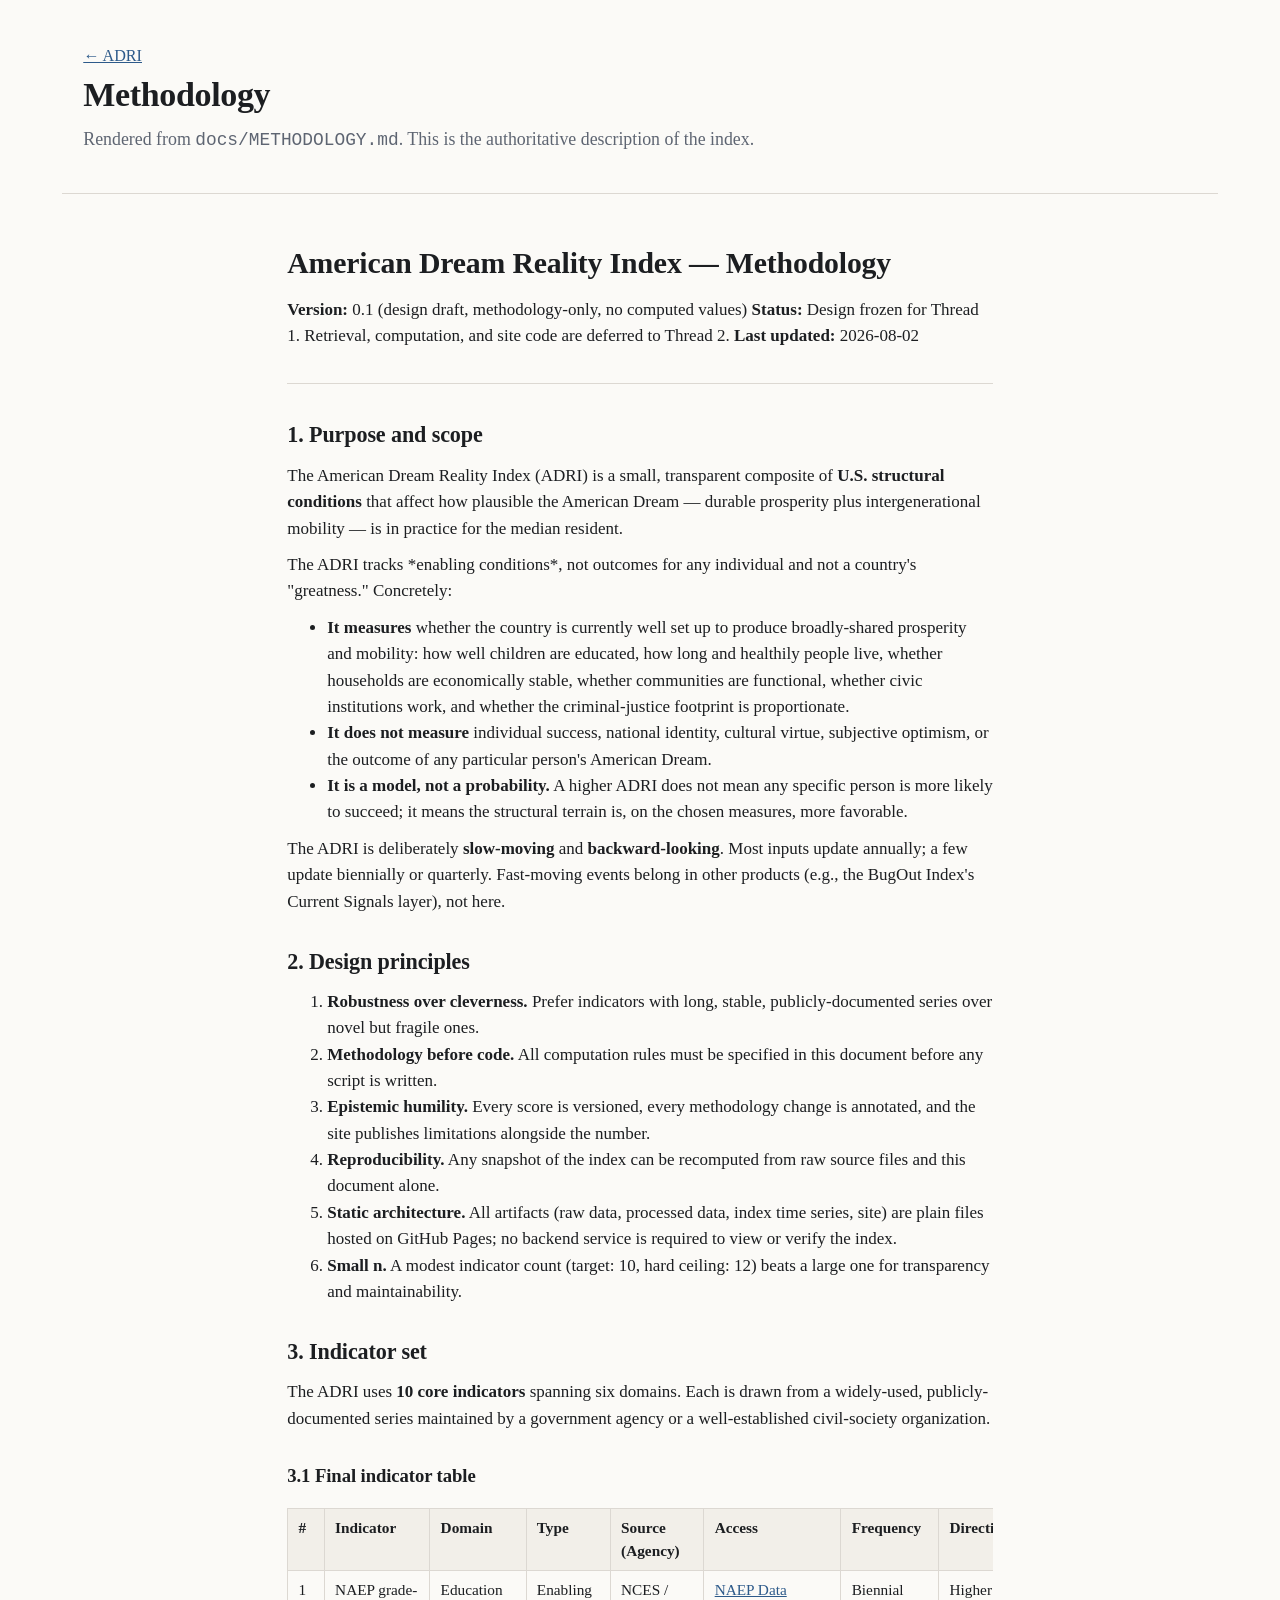
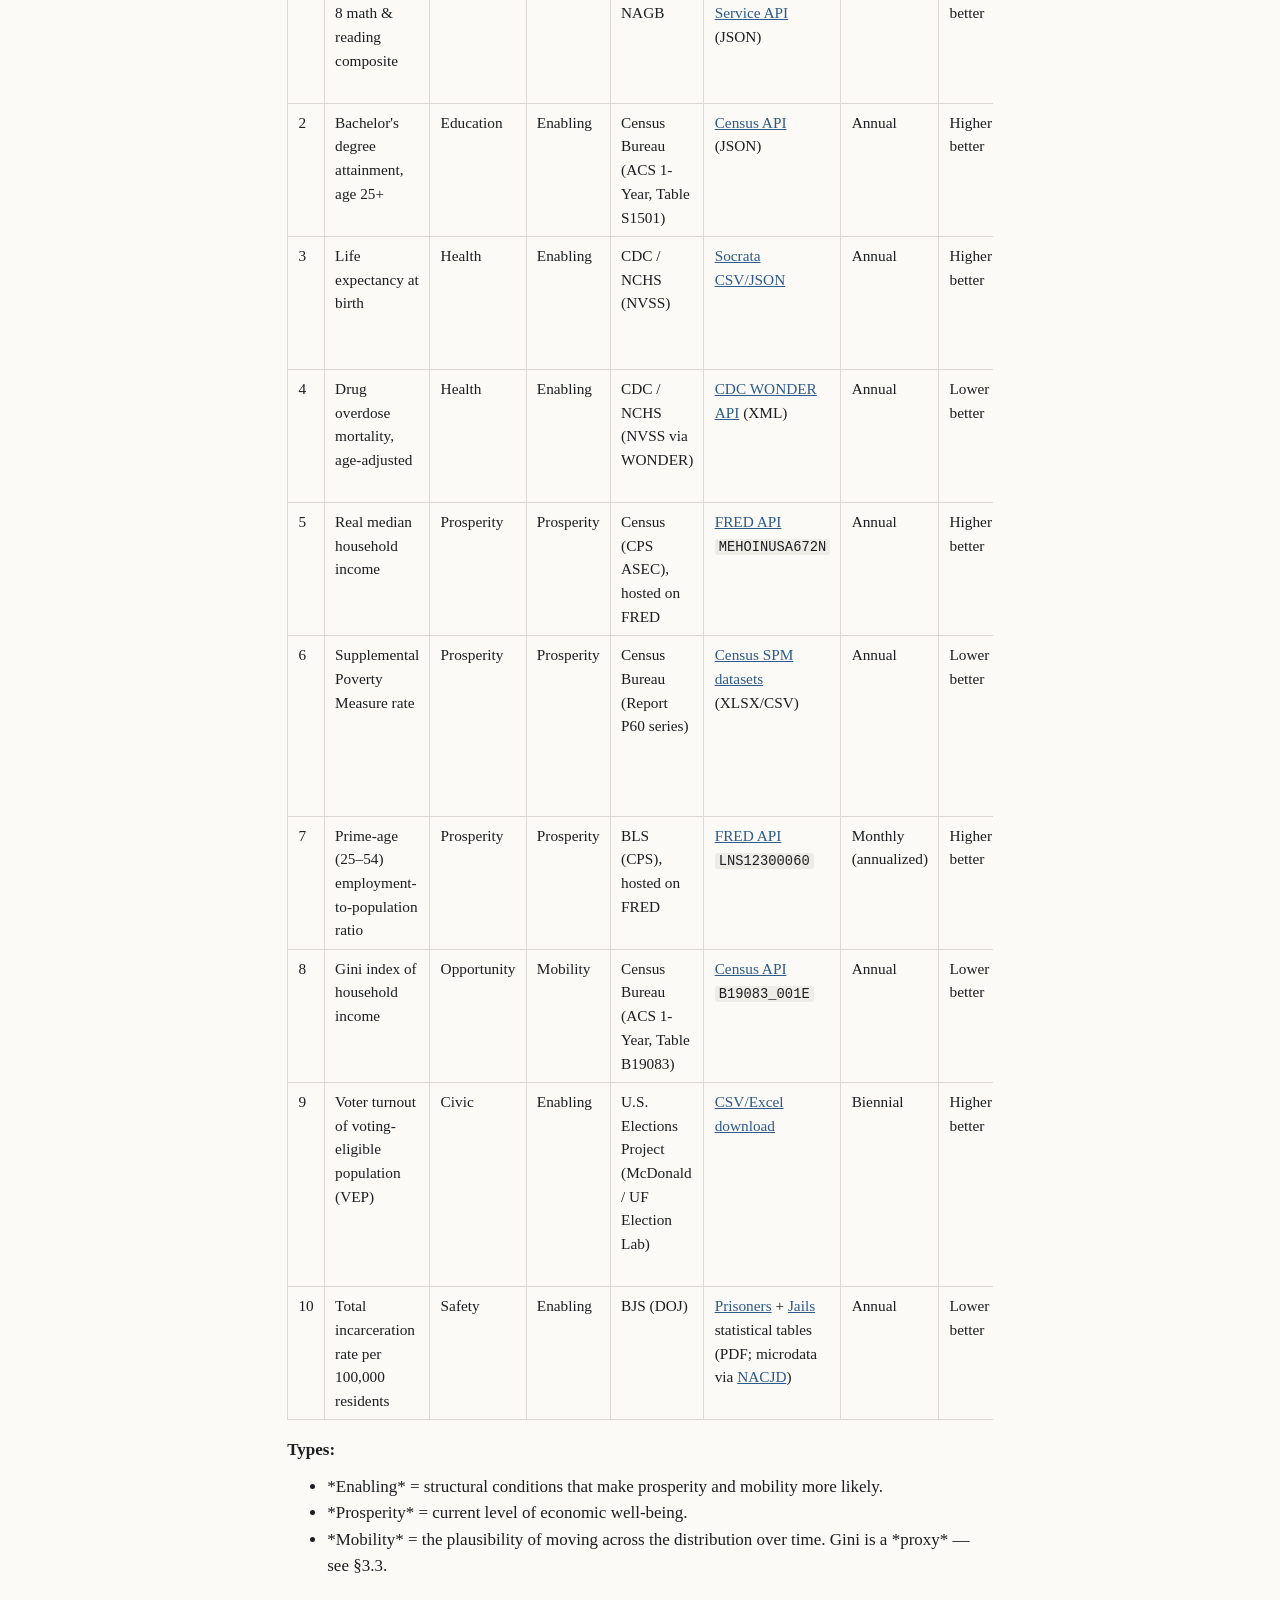
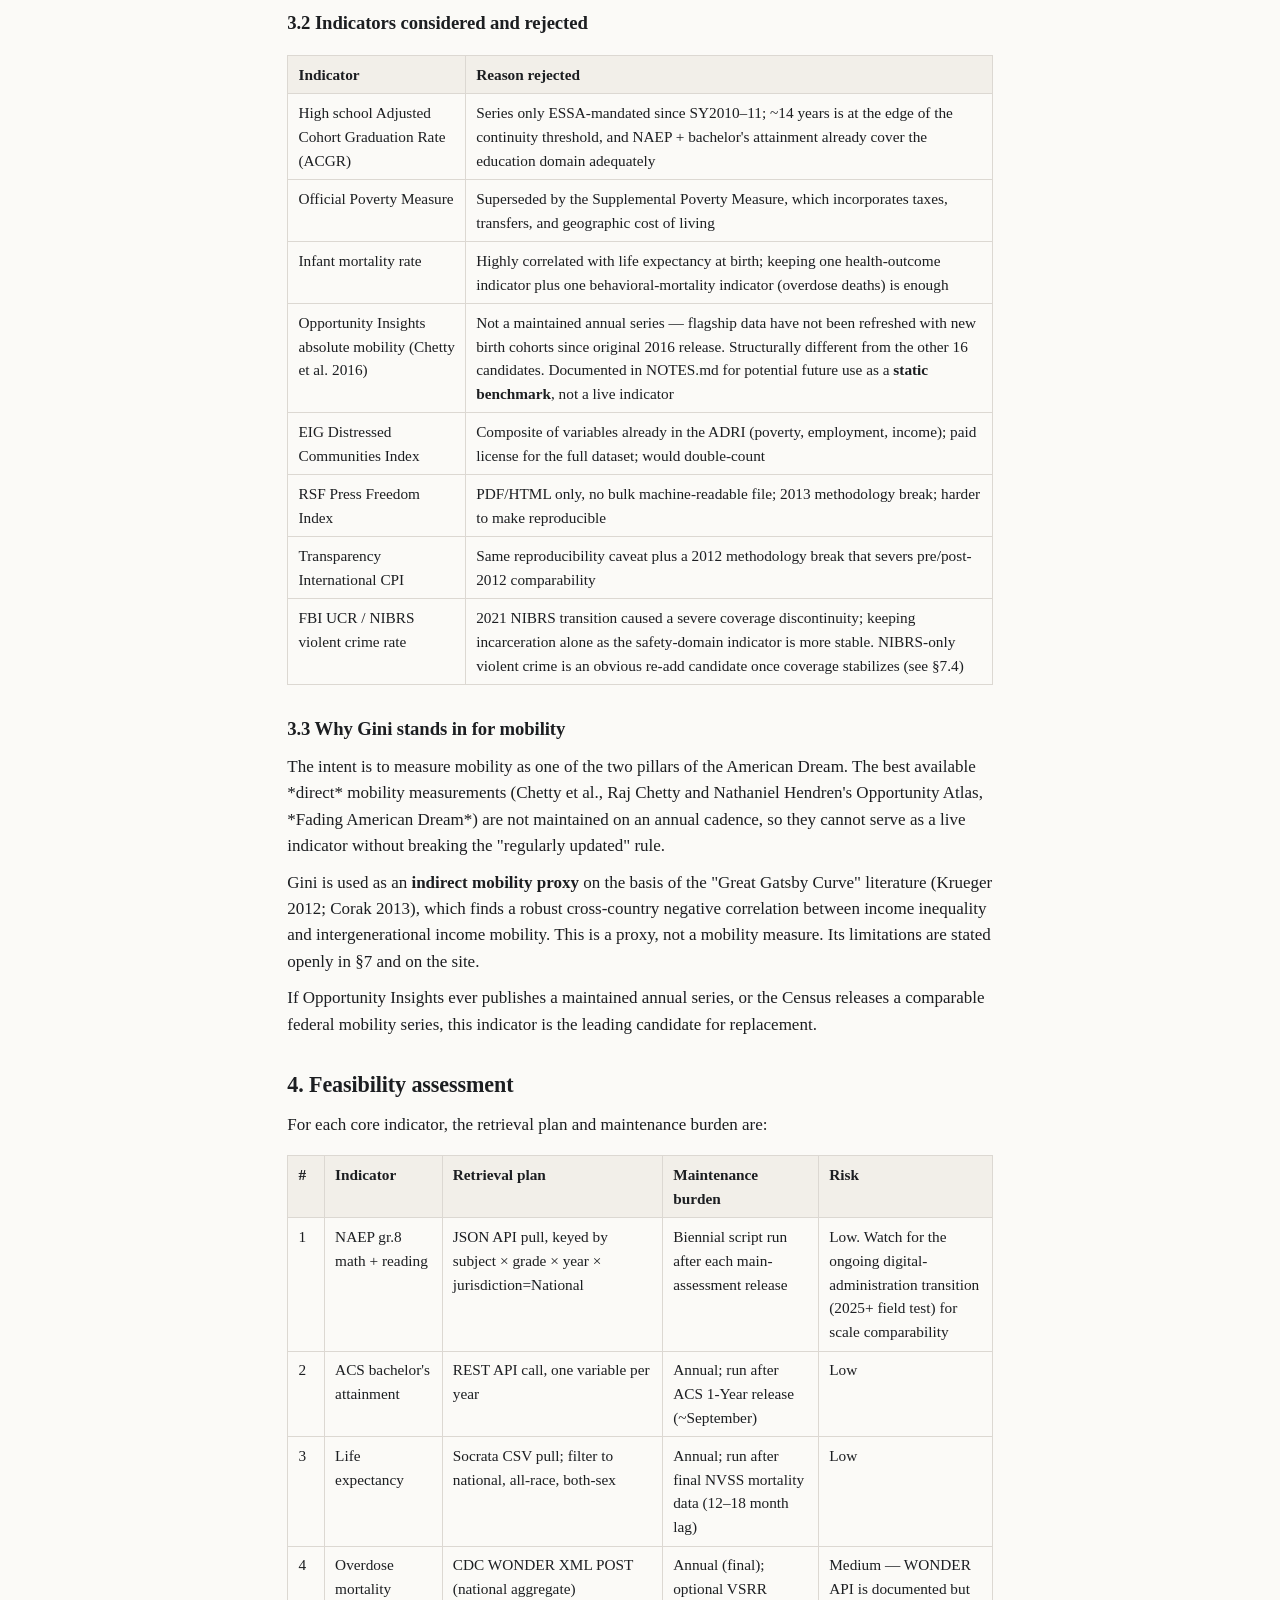
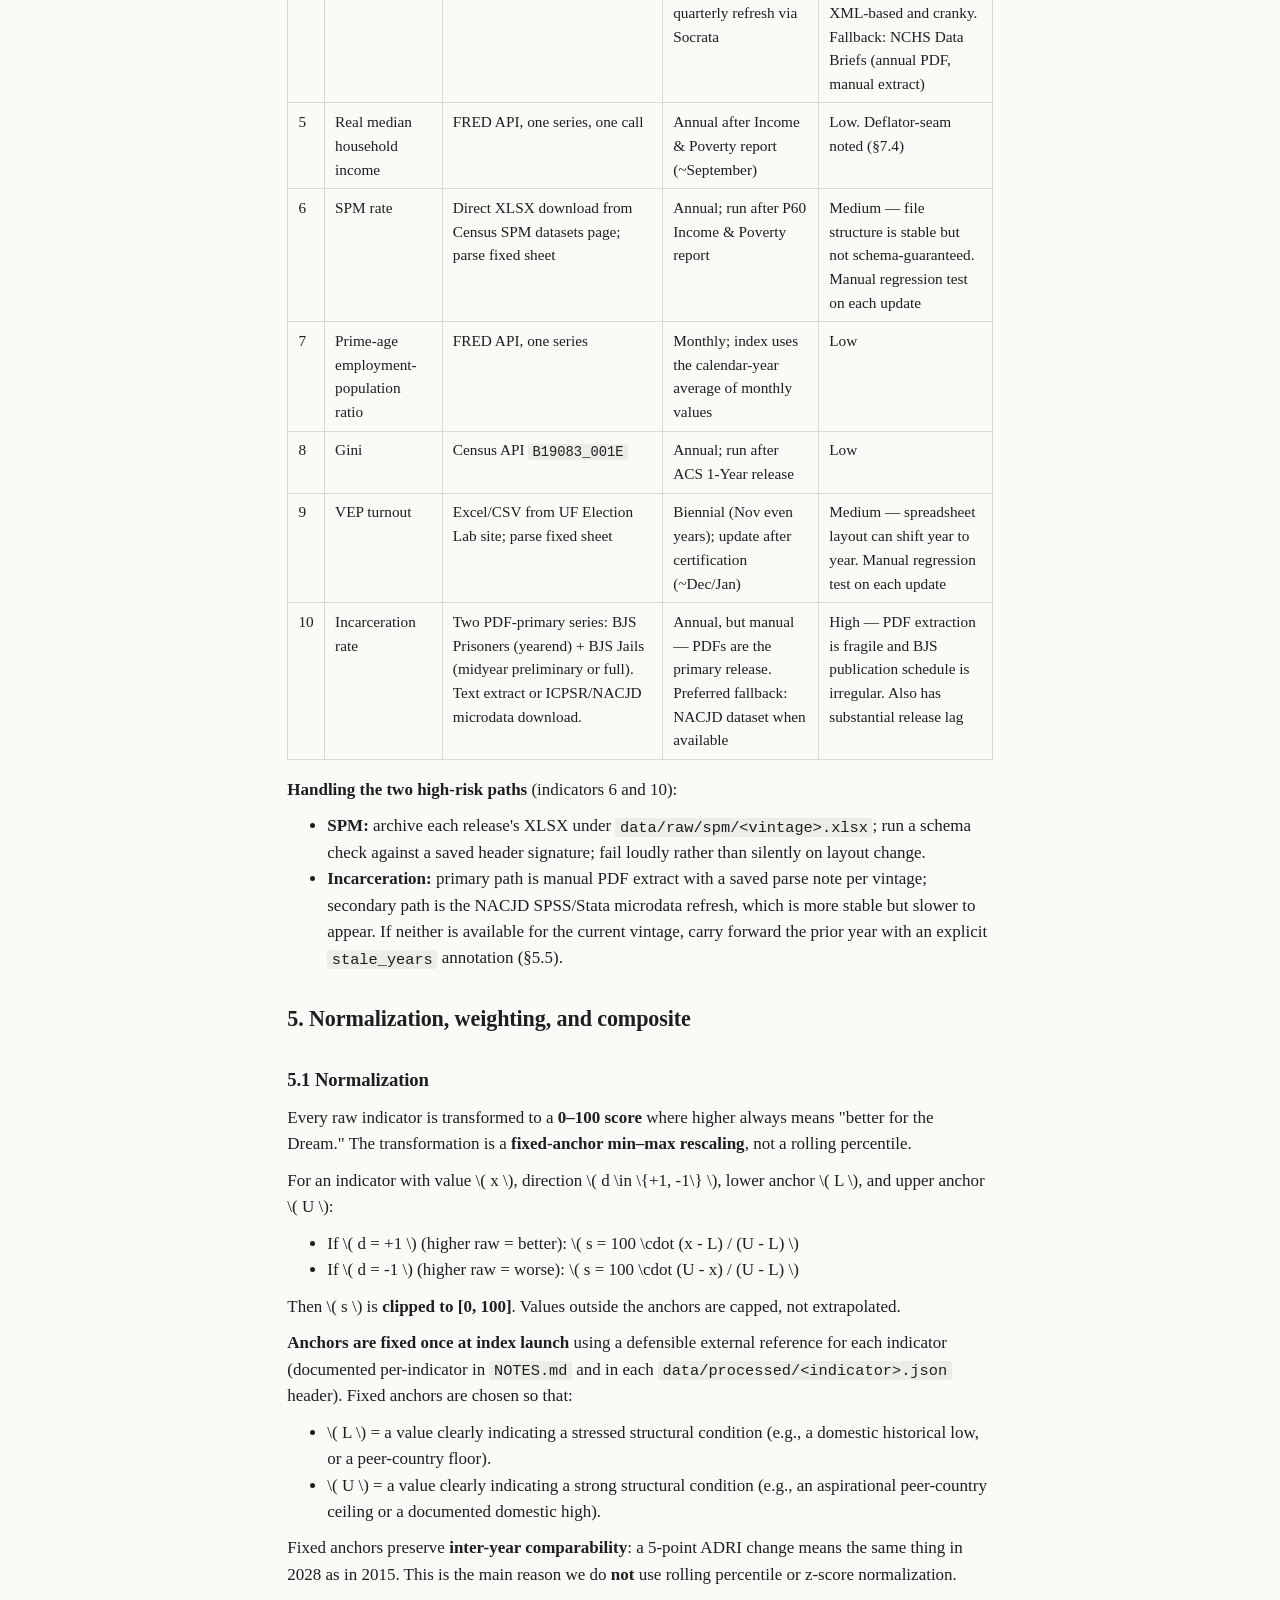
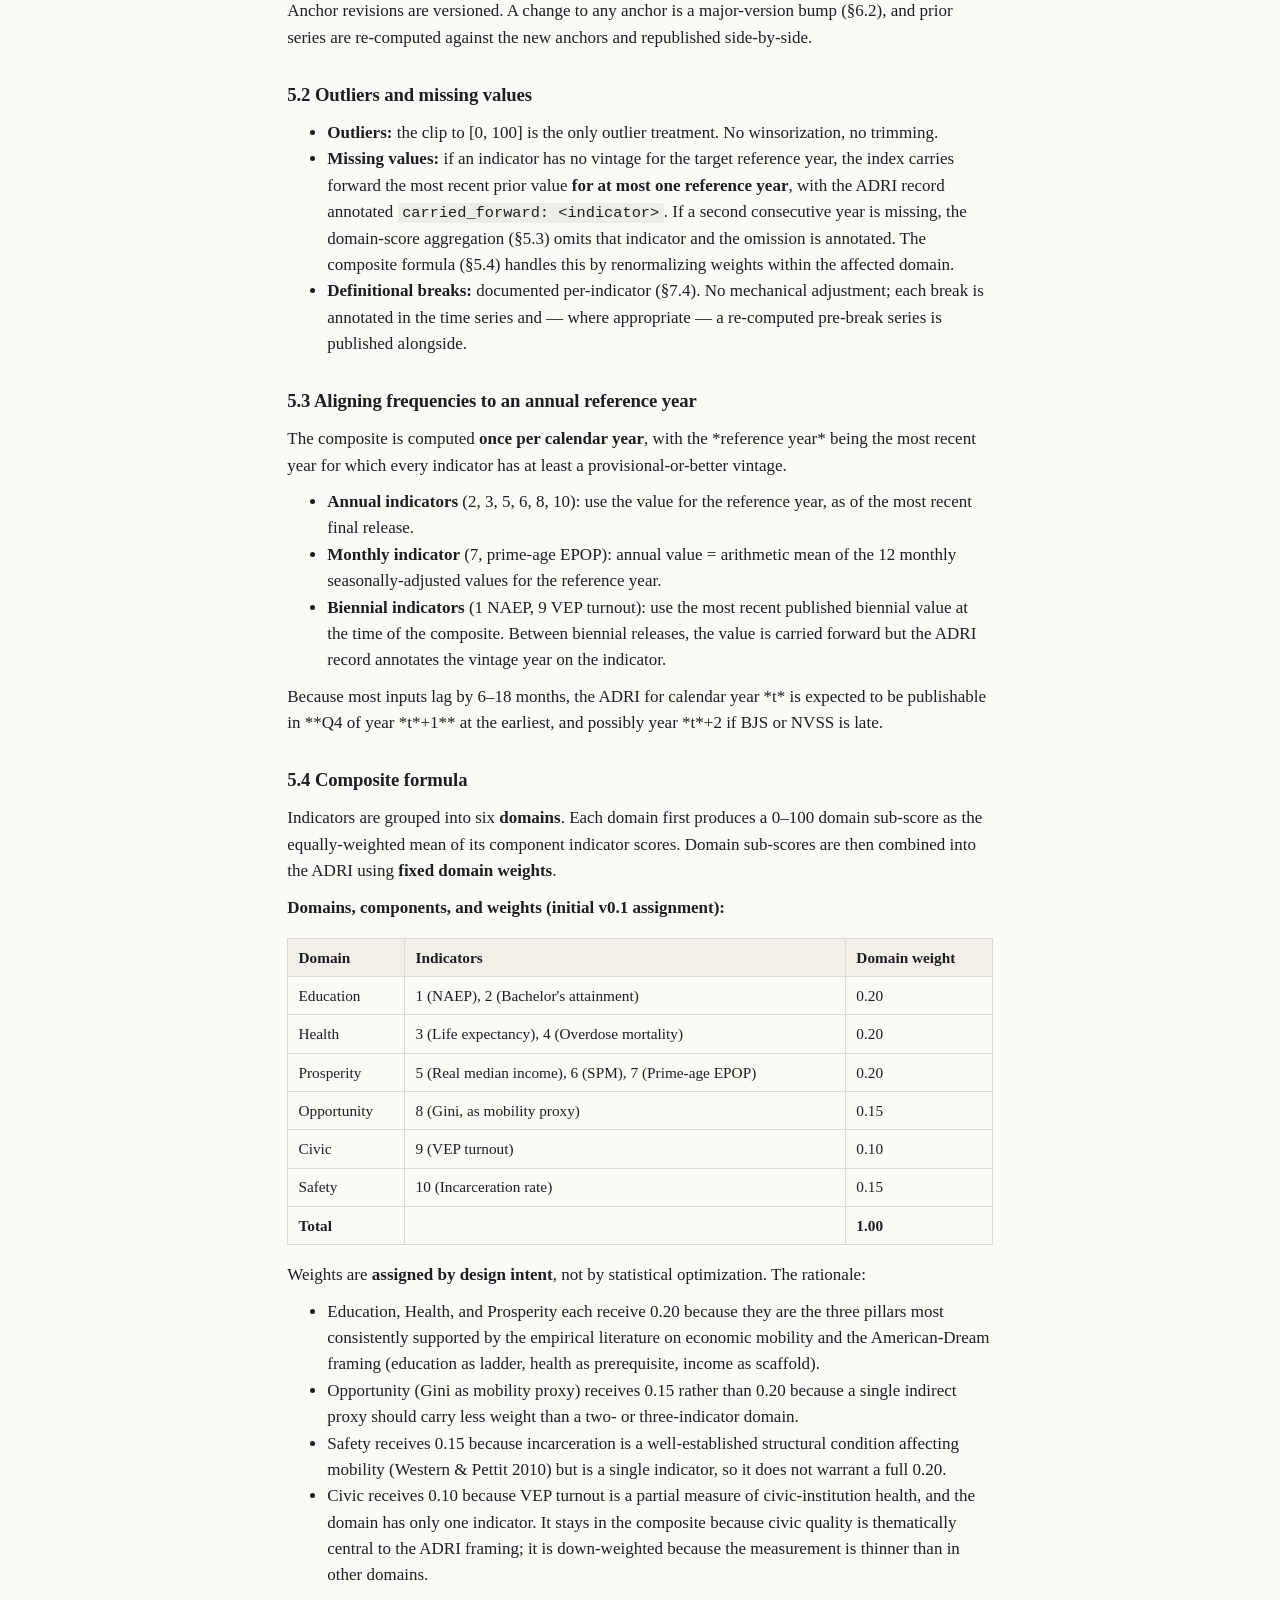
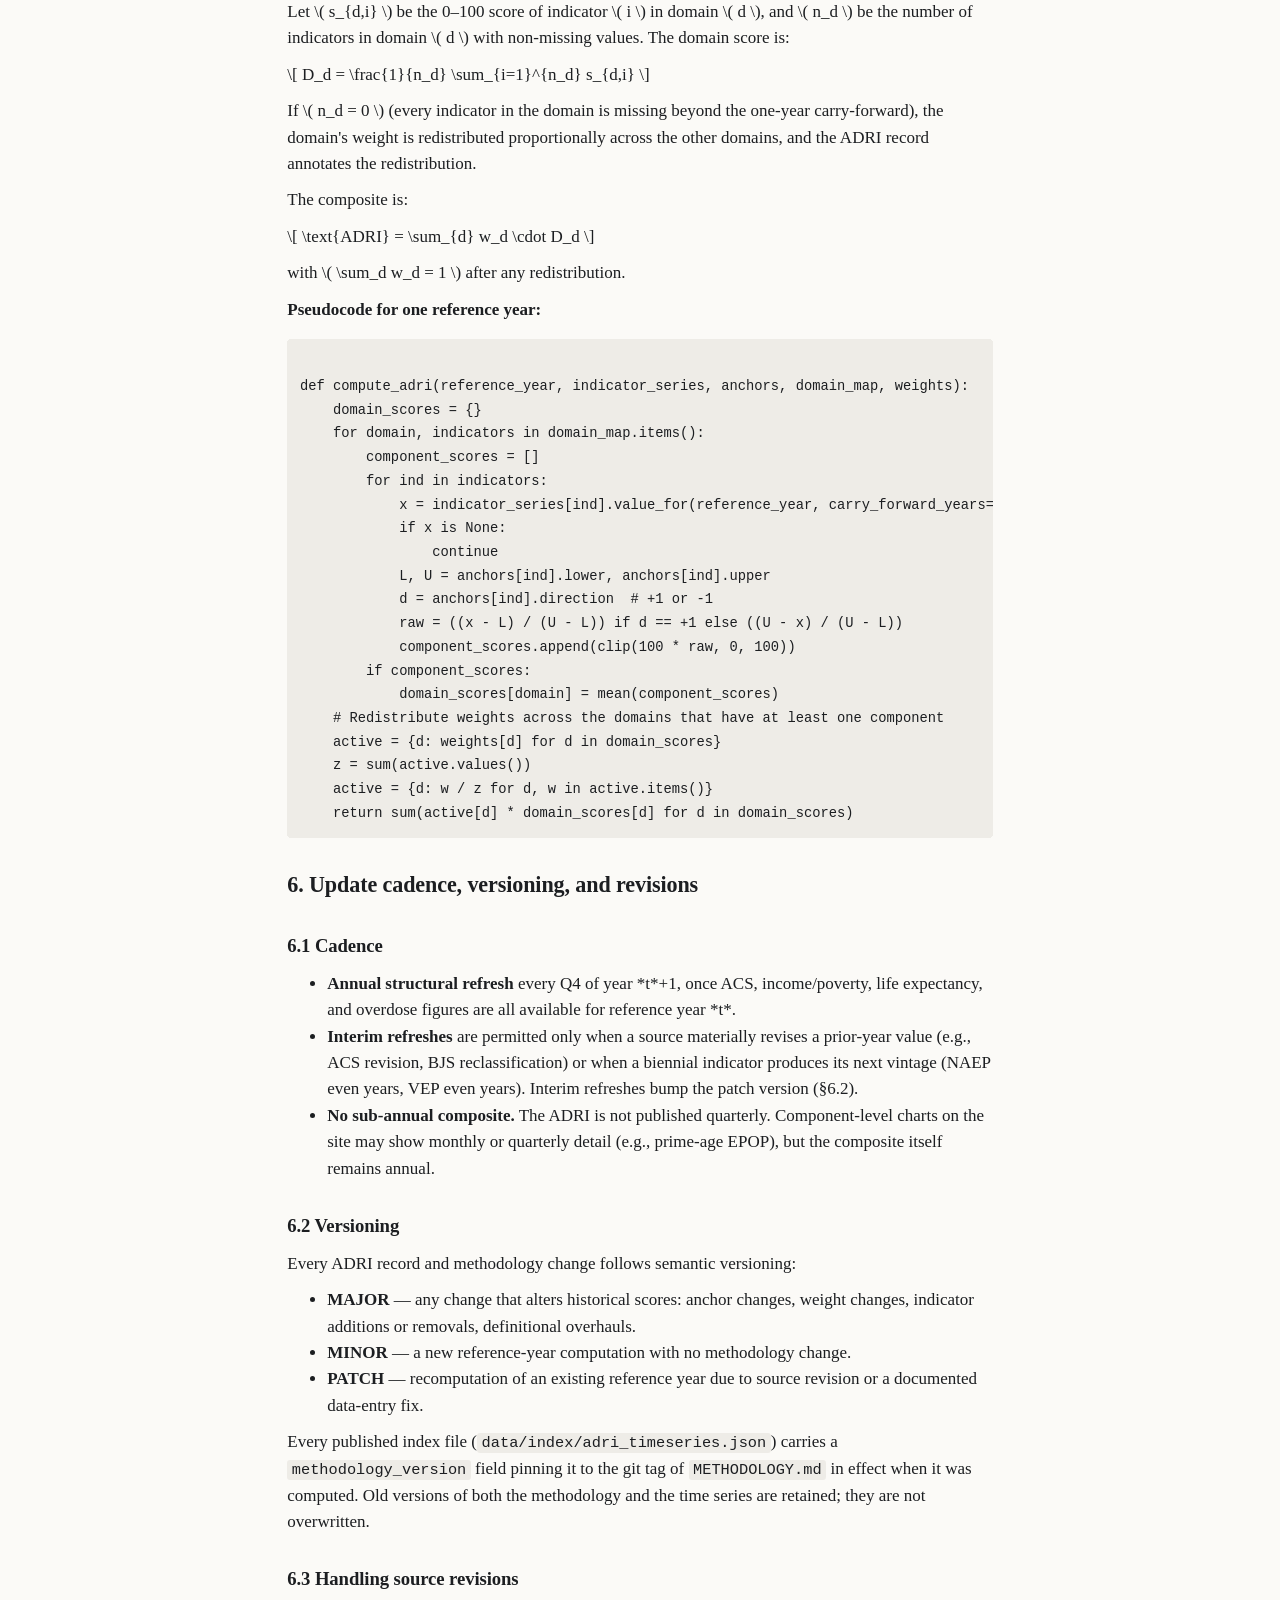
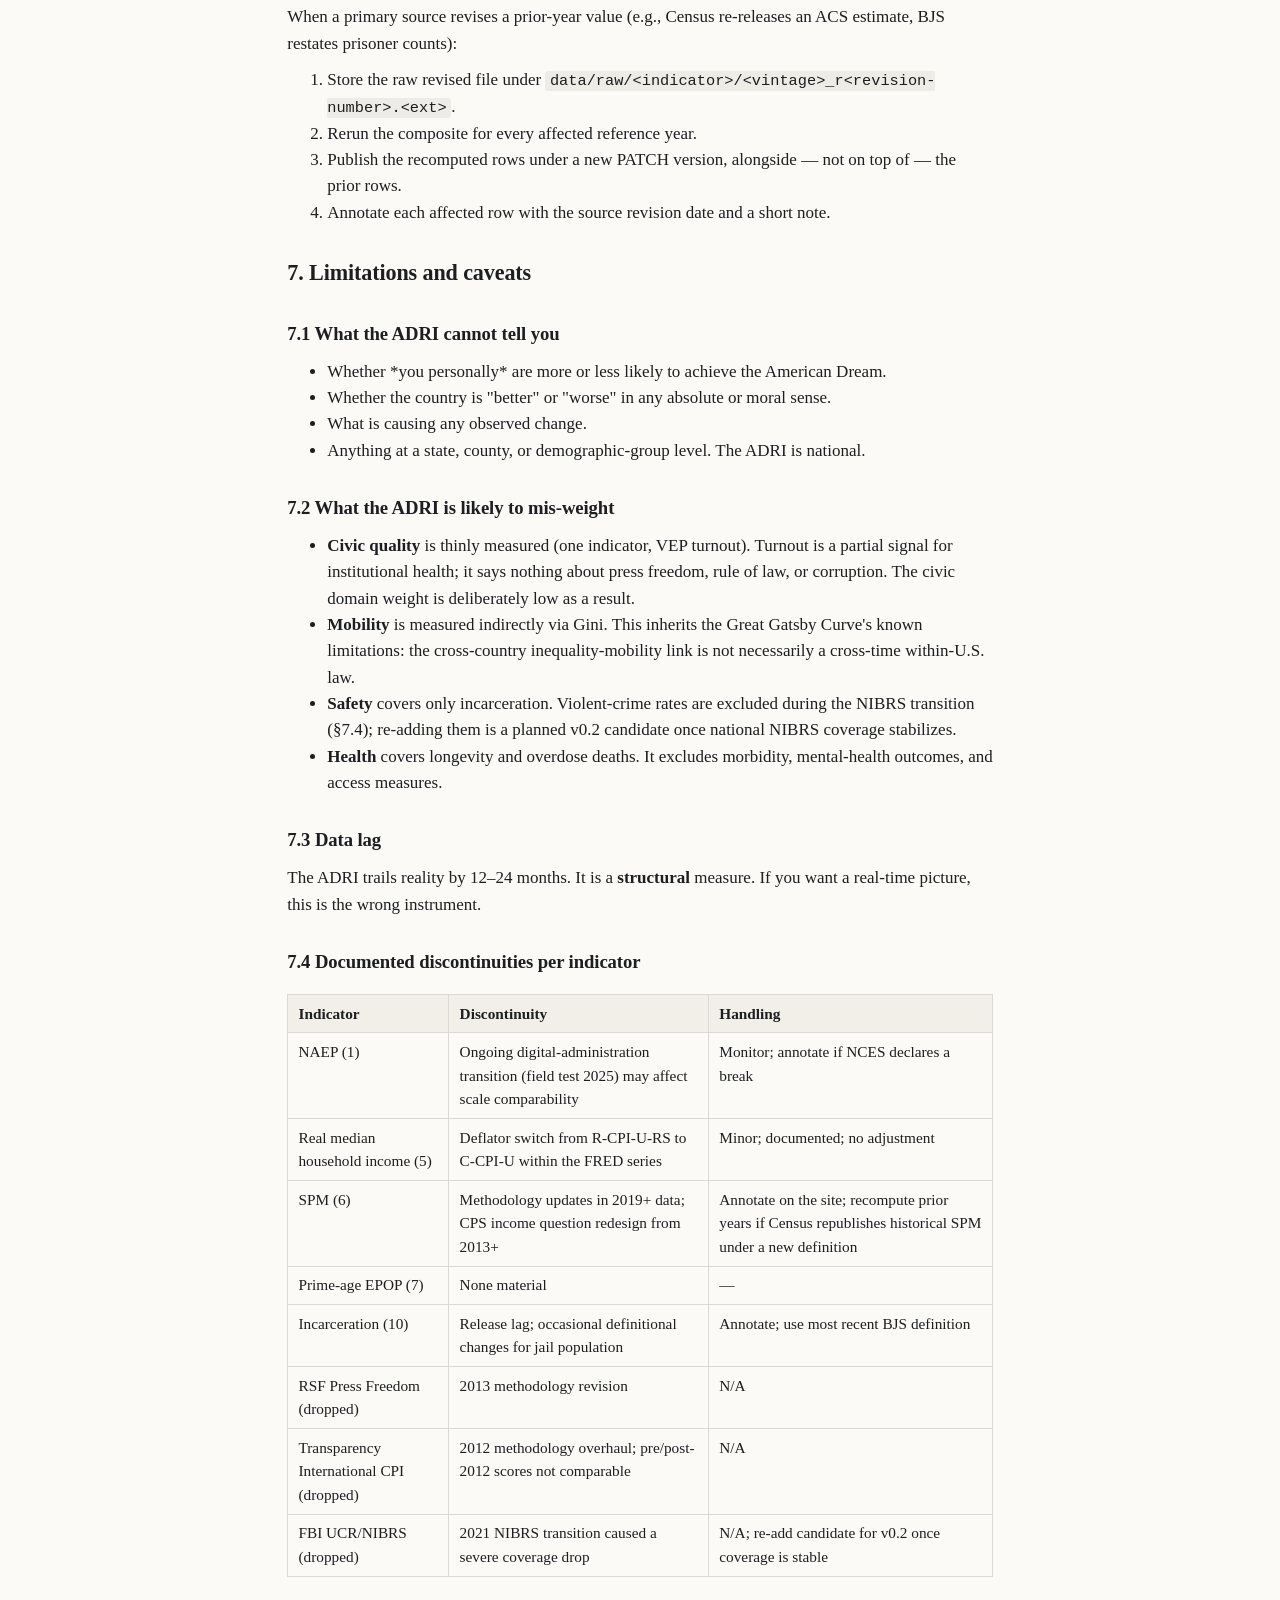
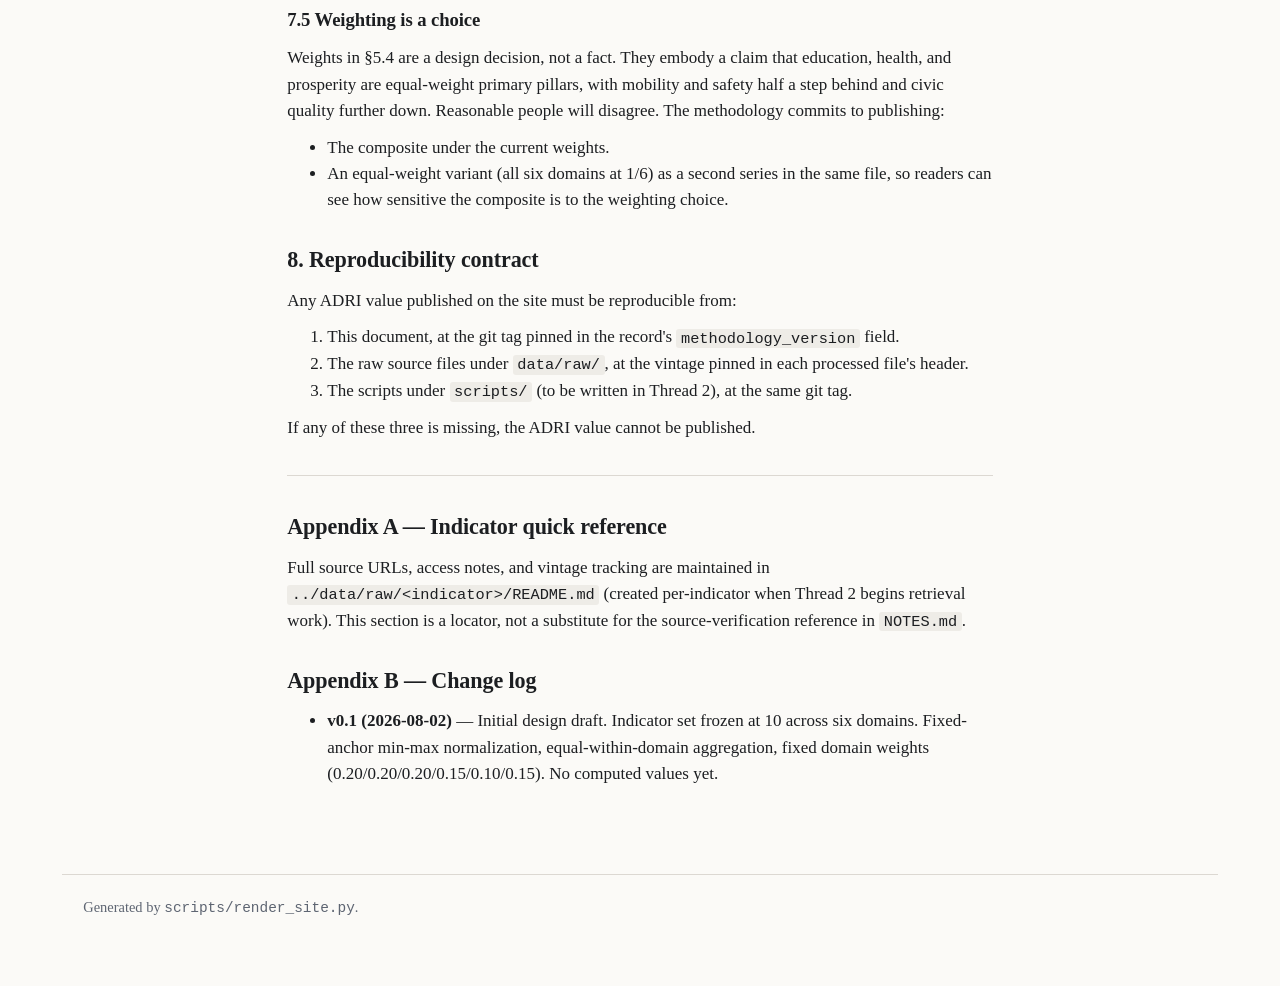
==== commit 54e6b6a5: "Add AGPL-3.0 + Commercial dual license; remove McAvoy-Index working title License structure matches " ====
--- a/site/methodology.html
+++ b/site/methodology.html
@@ -65,7 +65,7 @@
 <p><strong>Domains, components, and weights (initial v0.1 assignment):</strong></p>
 <div class="table-wrap"><table><thead><tr><th>Domain</th><th>Indicators</th><th>Domain weight</th></tr></thead><tbody><tr><td>Education</td><td>1 (NAEP), 2 (Bachelor's attainment)</td><td>0.20</td></tr><tr><td>Health</td><td>3 (Life expectancy), 4 (Overdose mortality)</td><td>0.20</td></tr><tr><td>Prosperity</td><td>5 (Real median income), 6 (SPM), 7 (Prime-age EPOP)</td><td>0.20</td></tr><tr><td>Opportunity</td><td>8 (Gini, as mobility proxy)</td><td>0.15</td></tr><tr><td>Civic</td><td>9 (VEP turnout)</td><td>0.10</td></tr><tr><td>Safety</td><td>10 (Incarceration rate)</td><td>0.15</td></tr><tr><td><strong>Total</strong></td><td></td><td><strong>1.00</strong></td></tr></tbody></table></div>
 <p>Weights are <strong>assigned by design intent</strong>, not by statistical optimization. The rationale:</p>
-<ul><li>Education, Health, and Prosperity each receive 0.20 because they are the three pillars most consistently supported by the empirical literature on economic mobility and the American-Dream framing (education as ladder, health as prerequisite, income as scaffold).</li><li>Opportunity (Gini as mobility proxy) receives 0.15 rather than 0.20 because a single indirect proxy should carry less weight than a two- or three-indicator domain.</li><li>Safety receives 0.15 because incarceration is a well-established structural condition affecting mobility (Western &amp; Pettit 2010) but is a single indicator, so it does not warrant a full 0.20.</li><li>Civic receives 0.10 because VEP turnout is a partial measure of civic-institution health, and the domain has only one indicator. It stays in the composite because civic quality is thematically central to the McAvoy framing; it is down-weighted because the measurement is thinner than in other domains.</li></ul>
+<ul><li>Education, Health, and Prosperity each receive 0.20 because they are the three pillars most consistently supported by the empirical literature on economic mobility and the American-Dream framing (education as ladder, health as prerequisite, income as scaffold).</li><li>Opportunity (Gini as mobility proxy) receives 0.15 rather than 0.20 because a single indirect proxy should carry less weight than a two- or three-indicator domain.</li><li>Safety receives 0.15 because incarceration is a well-established structural condition affecting mobility (Western &amp; Pettit 2010) but is a single indicator, so it does not warrant a full 0.20.</li><li>Civic receives 0.10 because VEP turnout is a partial measure of civic-institution health, and the domain has only one indicator. It stays in the composite because civic quality is thematically central to the ADRI framing; it is down-weighted because the measurement is thinner than in other domains.</li></ul>
 <p>Let \( s_{d,i} \) be the 0–100 score of indicator \( i \) in domain \( d \), and \( n_d \) be the number of indicators in domain \( d \) with non-missing values. The domain score is:</p>
 <p>\[ D_d = \frac{1}{n_d} \sum_{i=1}^{n_d} s_{d,i} \]</p>
 <p>If \( n_d = 0 \) (every indicator in the domain is missing beyond the one-year carry-forward), the domain's weight is redistributed proportionally across the other domains, and the ADRI record annotates the redistribution.</p>
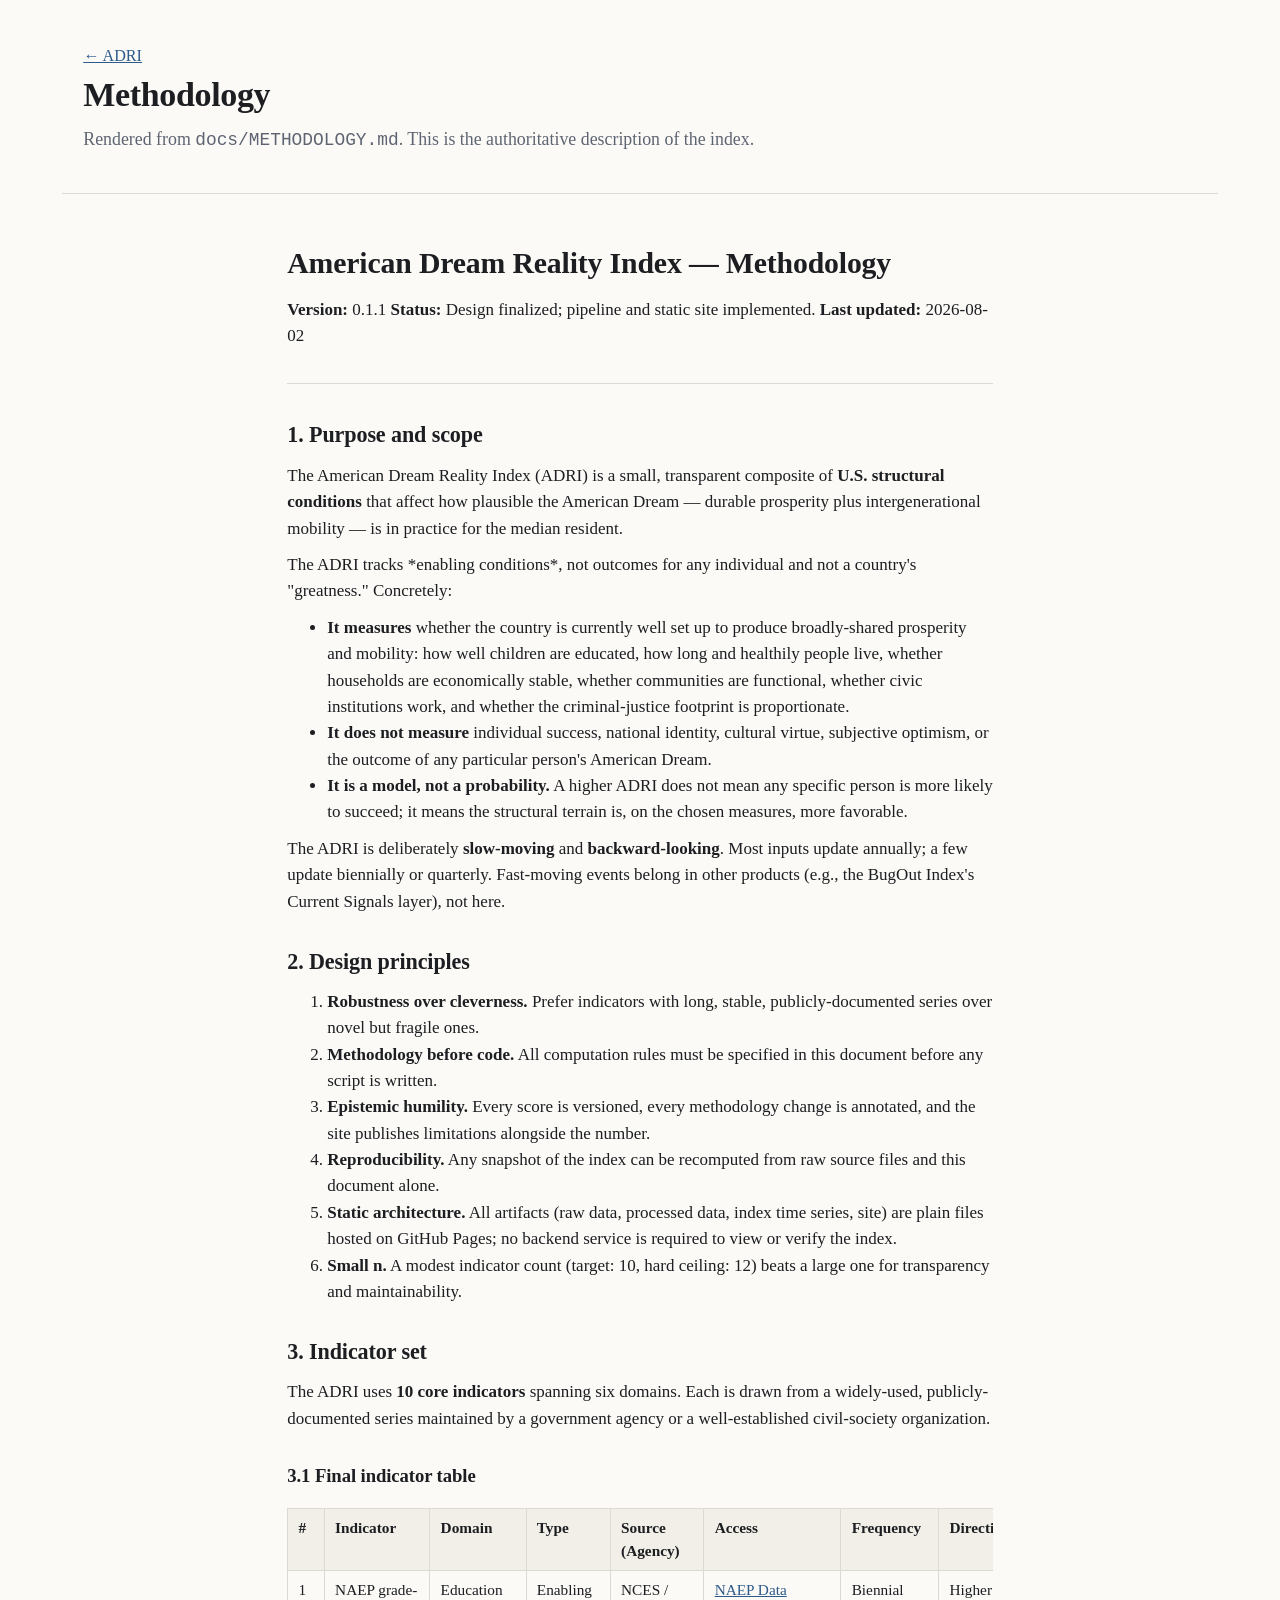
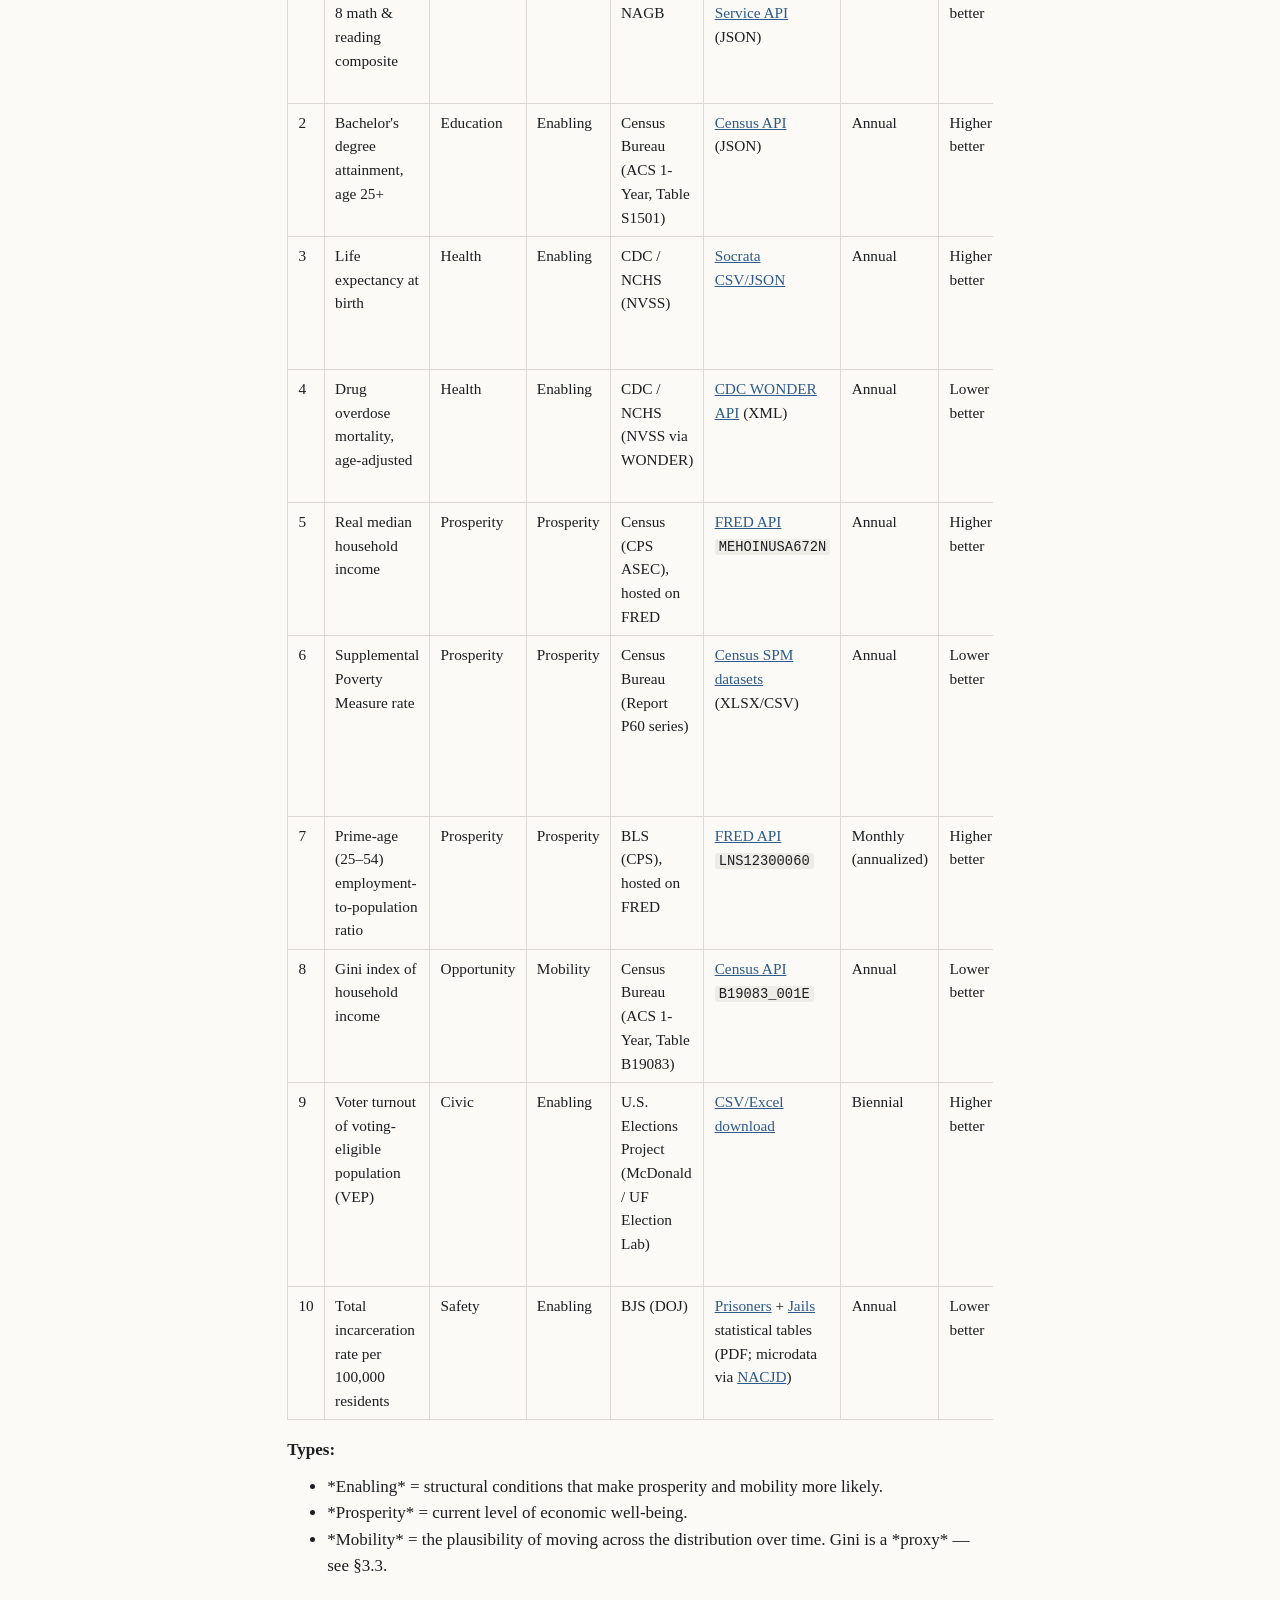
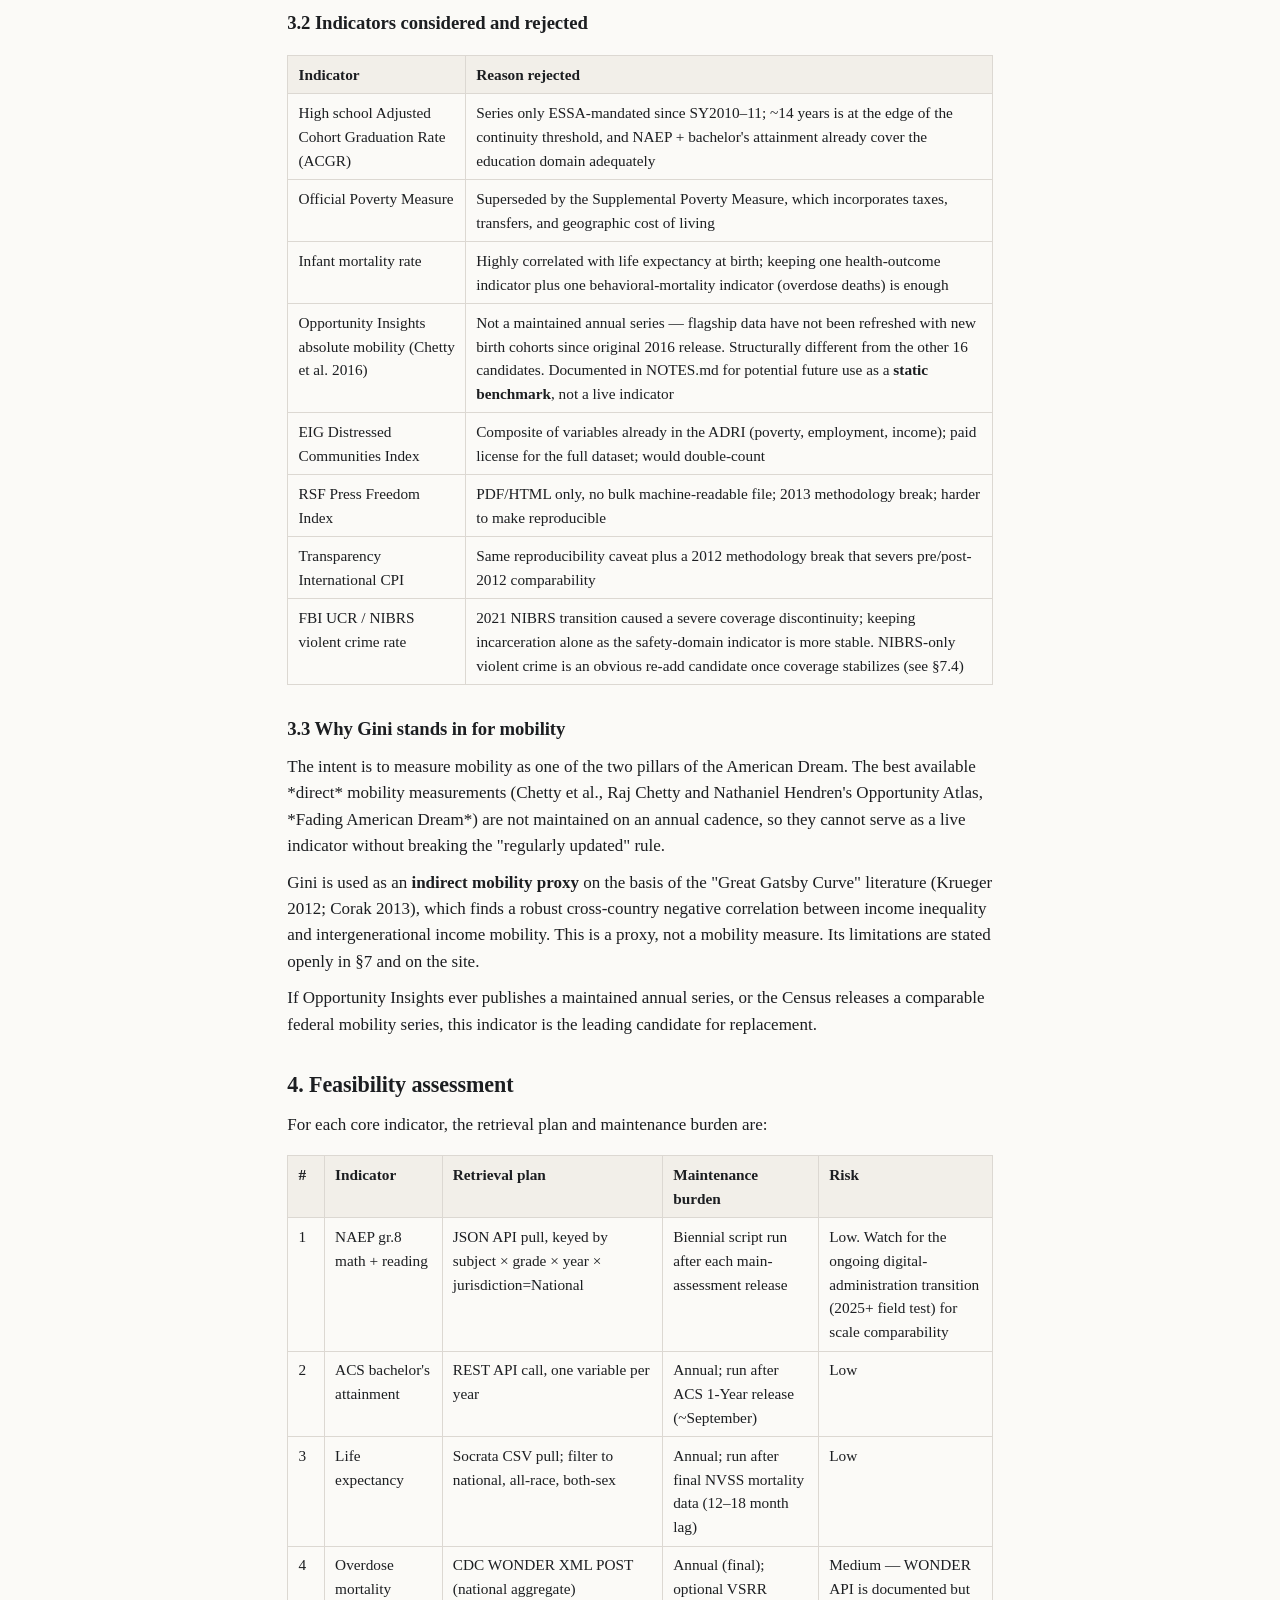
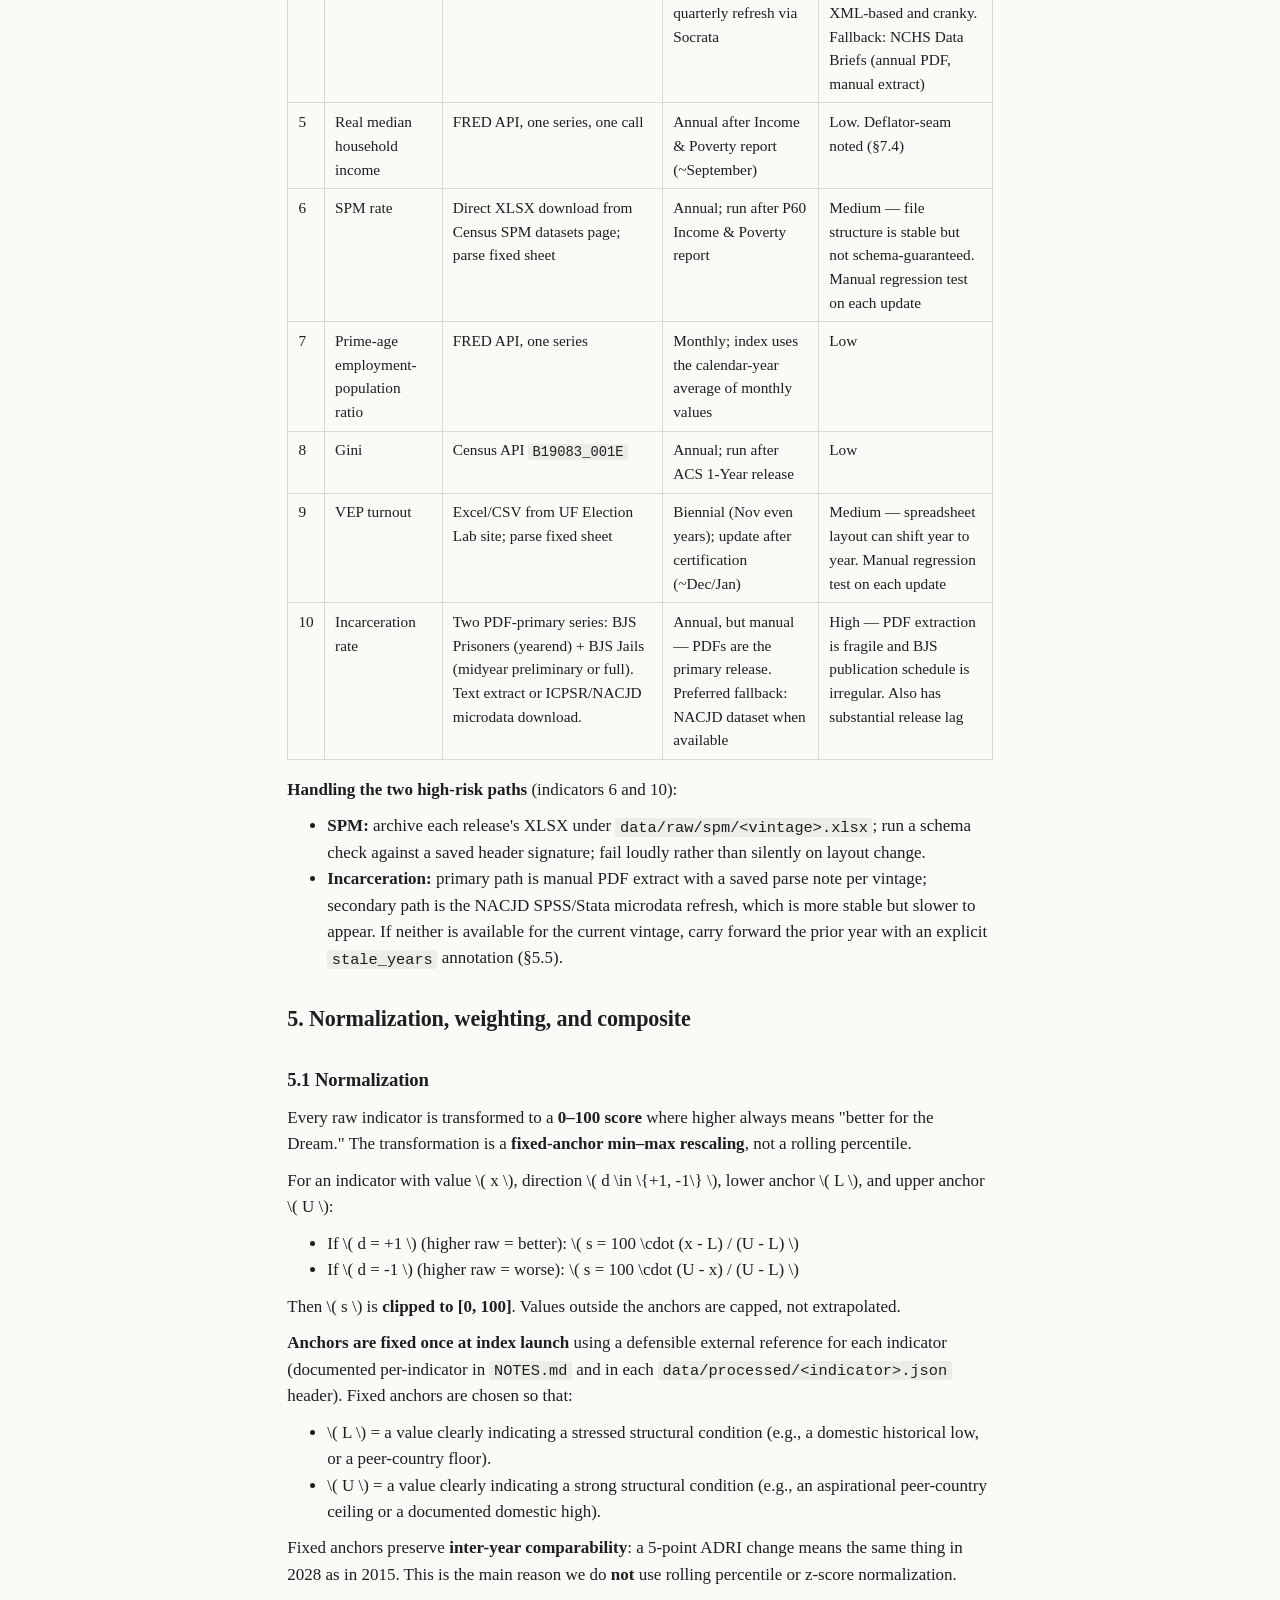
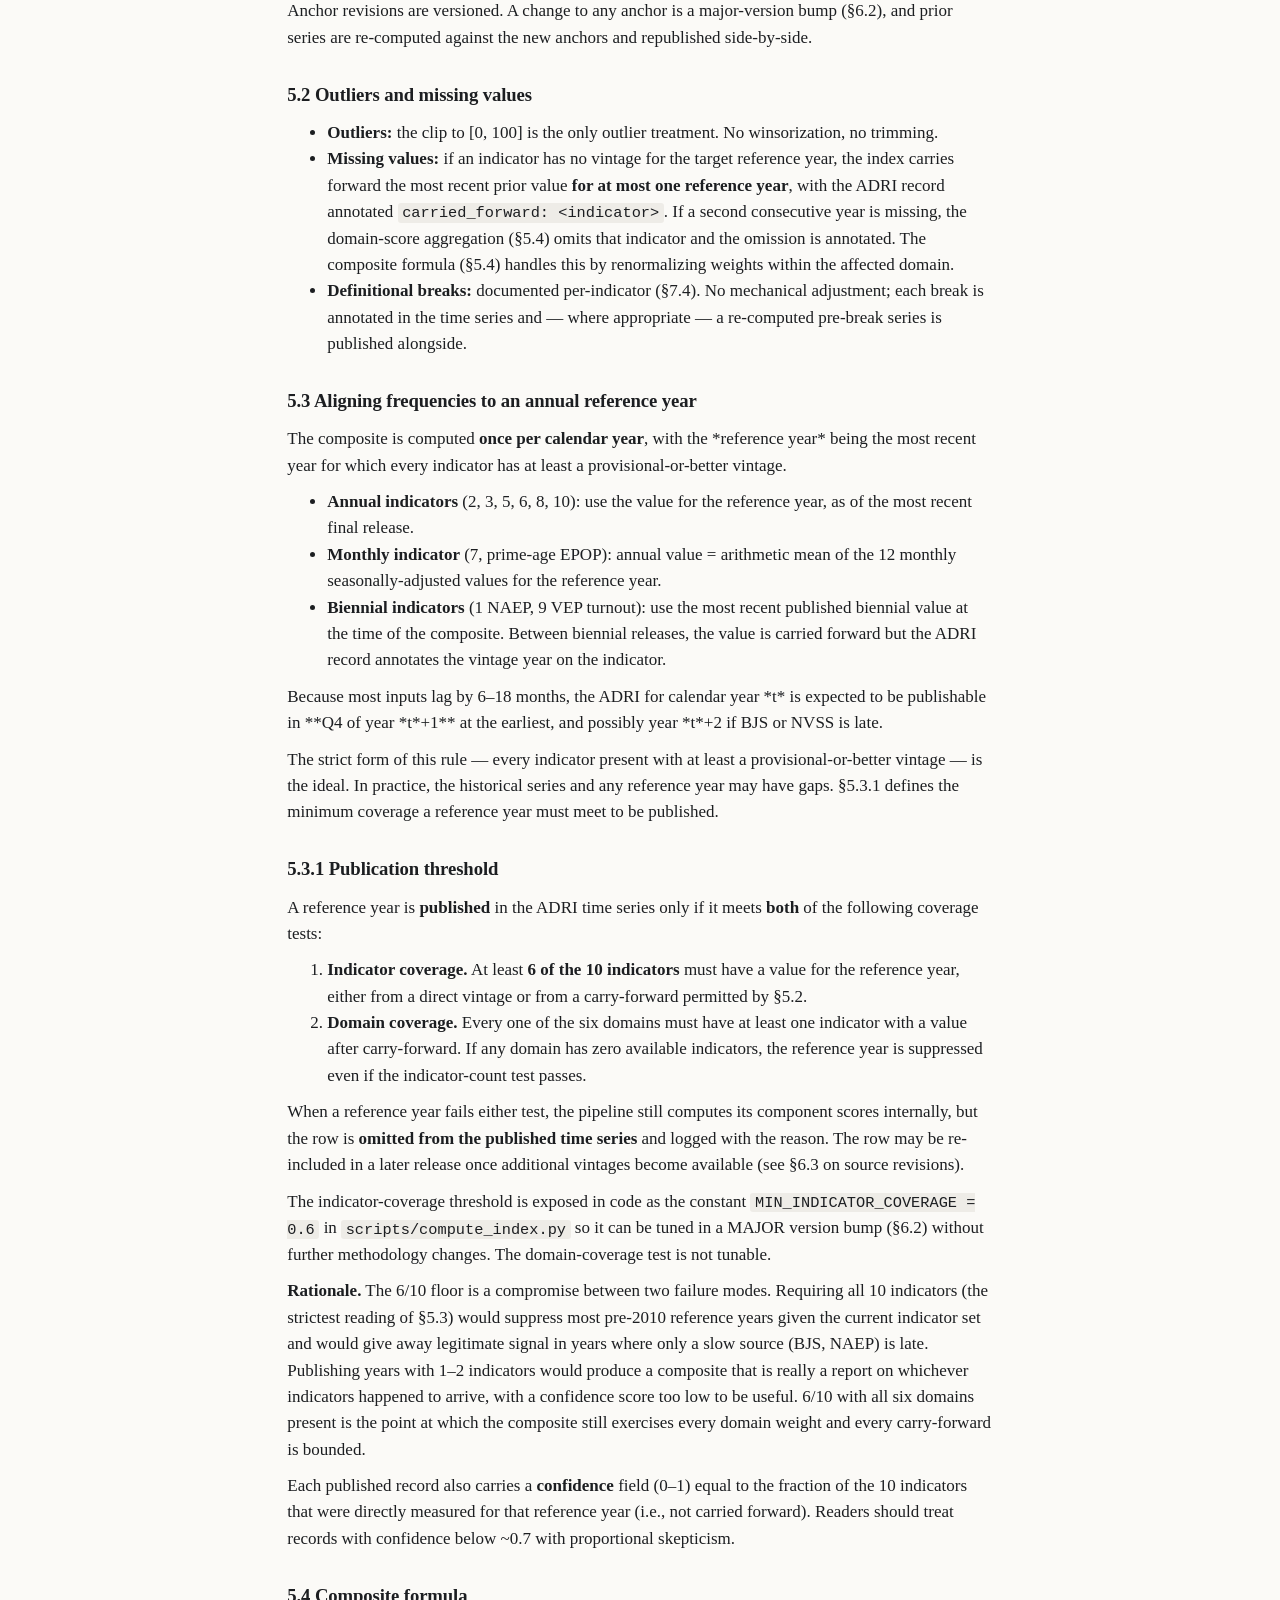
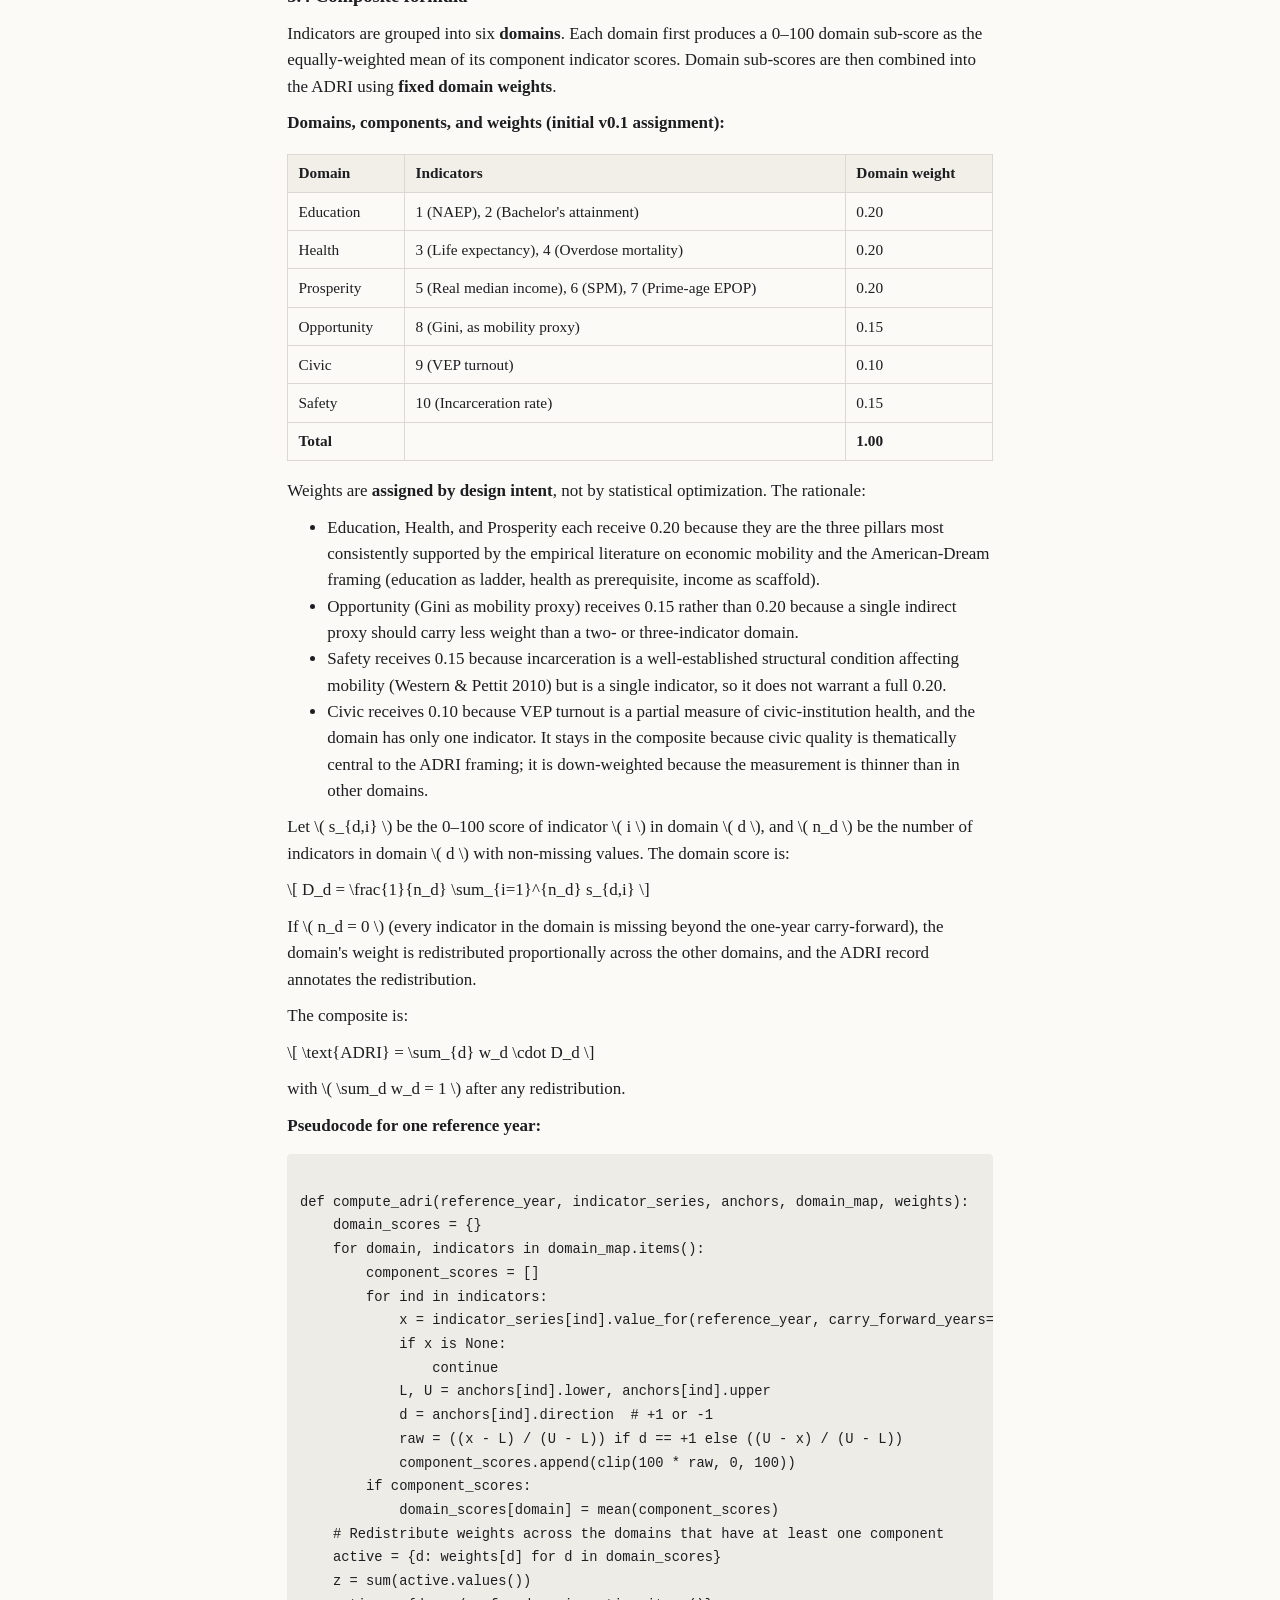
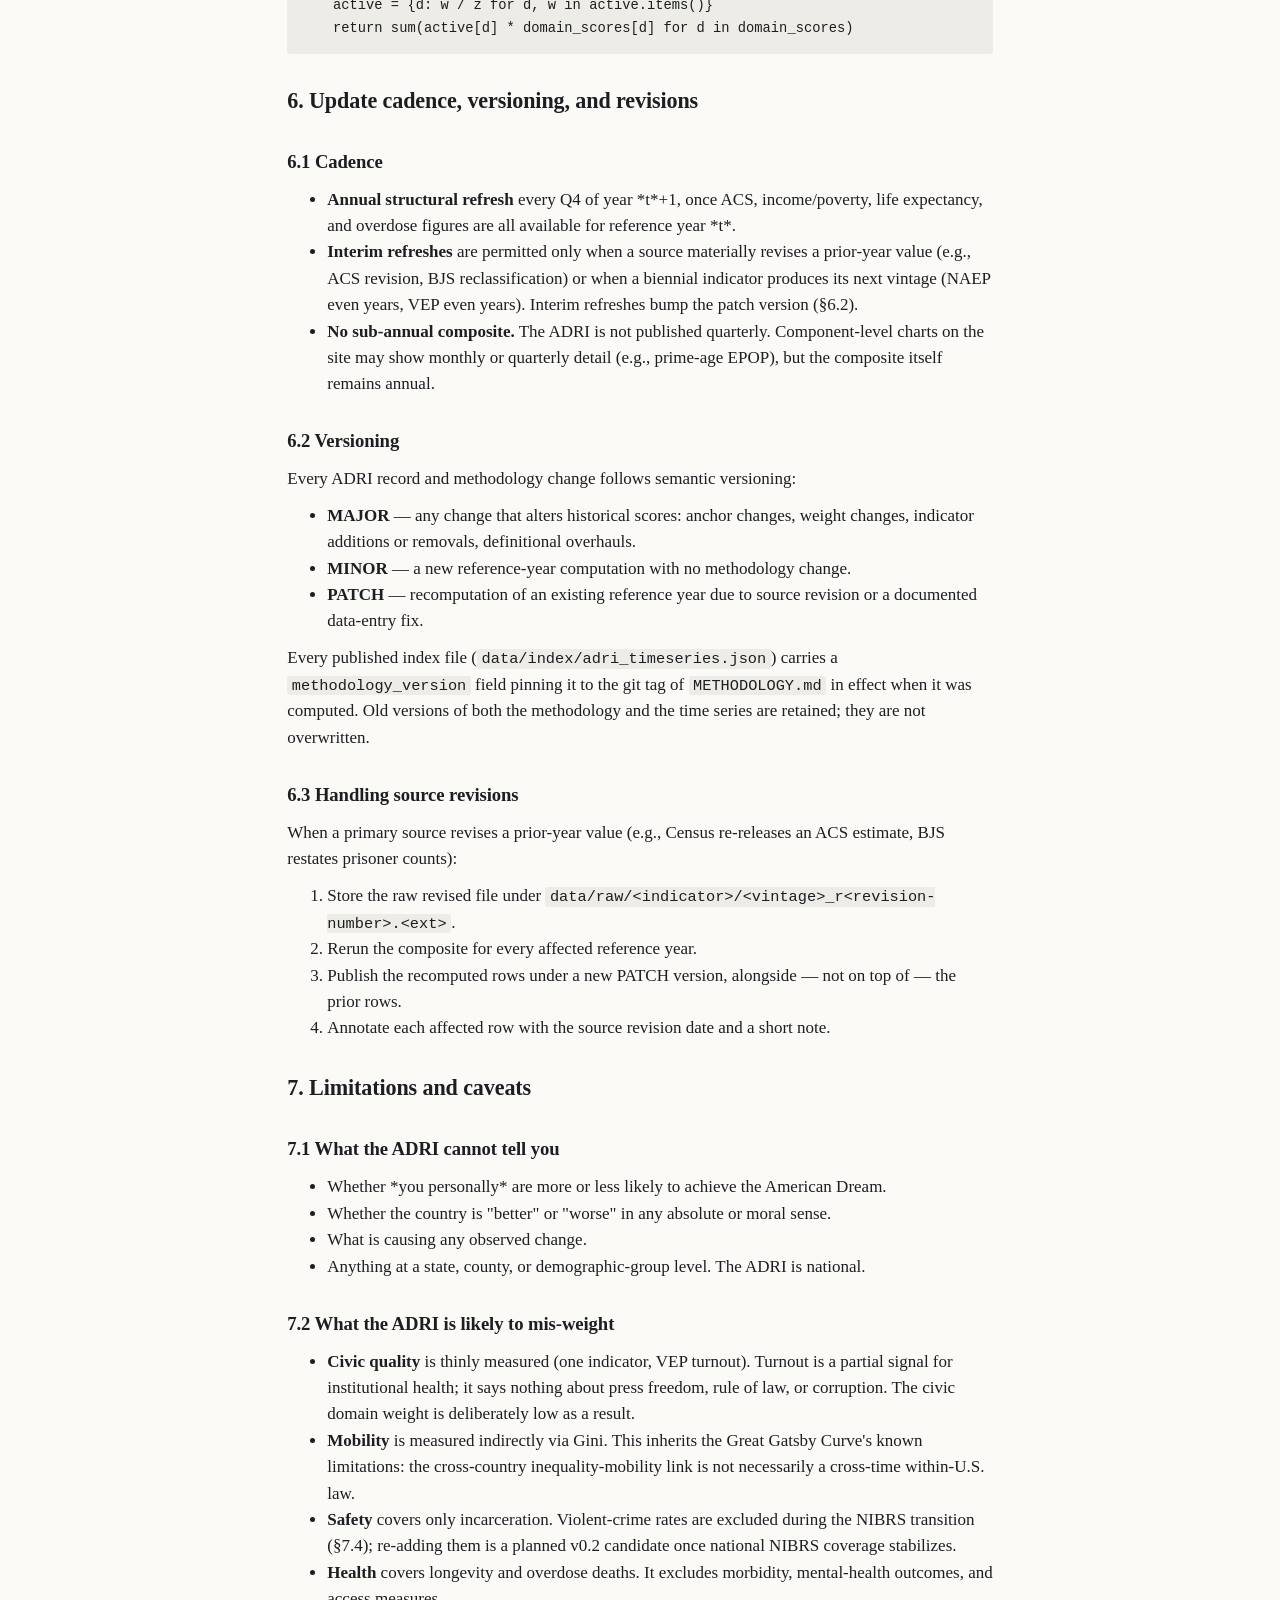
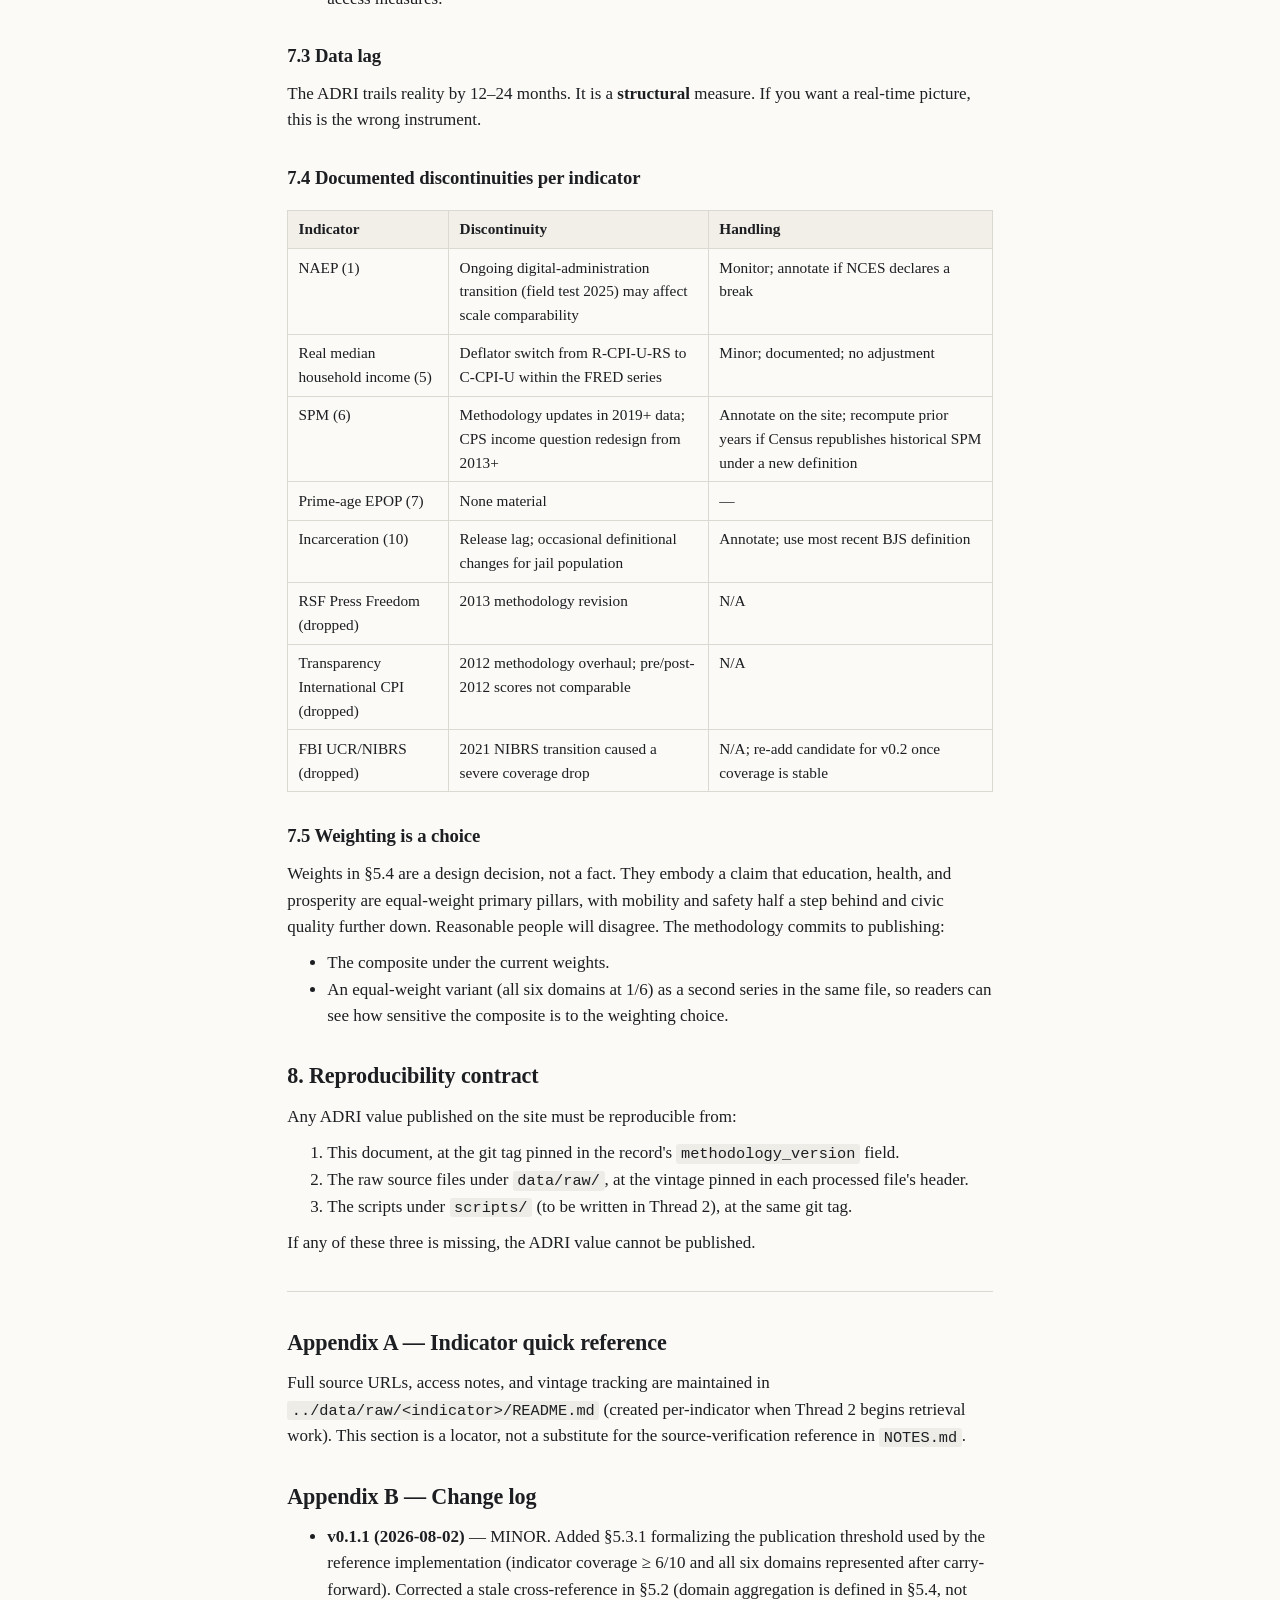
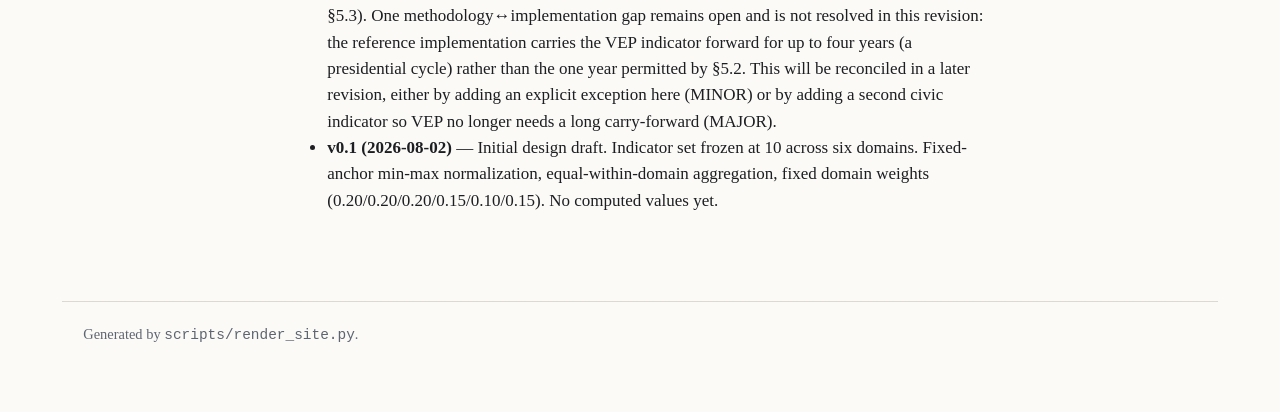
==== commit 6d009d05: "METHODOLOGY v0.1.1: write 6/10 publication threshold into §5.3.1 - METHODOLOGY.md: new §5.3.1 'Publi" ====
--- a/site/methodology.html
+++ b/site/methodology.html
@@ -18,7 +18,7 @@
   </header>
   <main class="prose">
     <h1>American Dream Reality Index — Methodology</h1>
-<p><strong>Version:</strong> 0.1 (design draft, methodology-only, no computed values) <strong>Status:</strong> Design frozen for Thread 1. Retrieval, computation, and site code are deferred to Thread 2. <strong>Last updated:</strong> 2026-08-02</p>
+<p><strong>Version:</strong> 0.1.1 <strong>Status:</strong> Design finalized; pipeline and static site implemented. <strong>Last updated:</strong> 2026-08-02</p>
 <hr/>
 <h2>1. Purpose and scope</h2>
 <p>The American Dream Reality Index (ADRI) is a small, transparent composite of <strong>U.S. structural conditions</strong> that affect how plausible the American Dream — durable prosperity plus intergenerational mobility — is in practice for the median resident.</p>
@@ -55,11 +55,19 @@
 <p>Fixed anchors preserve <strong>inter-year comparability</strong>: a 5-point ADRI change means the same thing in 2028 as in 2015. This is the main reason we do <strong>not</strong> use rolling percentile or z-score normalization.</p>
 <p>Anchor revisions are versioned. A change to any anchor is a major-version bump (§6.2), and prior series are re-computed against the new anchors and republished side-by-side.</p>
 <h3>5.2 Outliers and missing values</h3>
-<ul><li><strong>Outliers:</strong> the clip to [0, 100] is the only outlier treatment. No winsorization, no trimming.</li><li><strong>Missing values:</strong> if an indicator has no vintage for the target reference year, the index carries forward the most recent prior value <strong>for at most one reference year</strong>, with the ADRI record annotated <code>carried_forward: &lt;indicator&gt;</code>. If a second consecutive year is missing, the domain-score aggregation (§5.3) omits that indicator and the omission is annotated. The composite formula (§5.4) handles this by renormalizing weights within the affected domain.</li><li><strong>Definitional breaks:</strong> documented per-indicator (§7.4). No mechanical adjustment; each break is annotated in the time series and — where appropriate — a re-computed pre-break series is published alongside.</li></ul>
+<ul><li><strong>Outliers:</strong> the clip to [0, 100] is the only outlier treatment. No winsorization, no trimming.</li><li><strong>Missing values:</strong> if an indicator has no vintage for the target reference year, the index carries forward the most recent prior value <strong>for at most one reference year</strong>, with the ADRI record annotated <code>carried_forward: &lt;indicator&gt;</code>. If a second consecutive year is missing, the domain-score aggregation (§5.4) omits that indicator and the omission is annotated. The composite formula (§5.4) handles this by renormalizing weights within the affected domain.</li><li><strong>Definitional breaks:</strong> documented per-indicator (§7.4). No mechanical adjustment; each break is annotated in the time series and — where appropriate — a re-computed pre-break series is published alongside.</li></ul>
 <h3>5.3 Aligning frequencies to an annual reference year</h3>
 <p>The composite is computed <strong>once per calendar year</strong>, with the *reference year* being the most recent year for which every indicator has at least a provisional-or-better vintage.</p>
 <ul><li><strong>Annual indicators</strong> (2, 3, 5, 6, 8, 10): use the value for the reference year, as of the most recent final release.</li><li><strong>Monthly indicator</strong> (7, prime-age EPOP): annual value = arithmetic mean of the 12 monthly seasonally-adjusted values for the reference year.</li><li><strong>Biennial indicators</strong> (1 NAEP, 9 VEP turnout): use the most recent published biennial value at the time of the composite. Between biennial releases, the value is carried forward but the ADRI record annotates the vintage year on the indicator.</li></ul>
 <p>Because most inputs lag by 6–18 months, the ADRI for calendar year *t* is expected to be publishable in **Q4 of year *t*+1** at the earliest, and possibly year *t*+2 if BJS or NVSS is late.</p>
+<p>The strict form of this rule — every indicator present with at least a provisional-or-better vintage — is the ideal. In practice, the historical series and any reference year may have gaps. §5.3.1 defines the minimum coverage a reference year must meet to be published.</p>
+<h3>5.3.1 Publication threshold</h3>
+<p>A reference year is <strong>published</strong> in the ADRI time series only if it meets <strong>both</strong> of the following coverage tests:</p>
+<ol><li><strong>Indicator coverage.</strong> At least <strong>6 of the 10 indicators</strong> must have a value for the reference year, either from a direct vintage or from a carry-forward permitted by §5.2.</li><li><strong>Domain coverage.</strong> Every one of the six domains must have at least one indicator with a value after carry-forward. If any domain has zero available indicators, the reference year is suppressed even if the indicator-count test passes.</li></ol>
+<p>When a reference year fails either test, the pipeline still computes its component scores internally, but the row is <strong>omitted from the published time series</strong> and logged with the reason. The row may be re-included in a later release once additional vintages become available (see §6.3 on source revisions).</p>
+<p>The indicator-coverage threshold is exposed in code as the constant <code>MIN_INDICATOR_COVERAGE = 0.6</code> in <code>scripts/compute_index.py</code> so it can be tuned in a MAJOR version bump (§6.2) without further methodology changes. The domain-coverage test is not tunable.</p>
+<p><strong>Rationale.</strong> The 6/10 floor is a compromise between two failure modes. Requiring all 10 indicators (the strictest reading of §5.3) would suppress most pre-2010 reference years given the current indicator set and would give away legitimate signal in years where only a slow source (BJS, NAEP) is late. Publishing years with 1–2 indicators would produce a composite that is really a report on whichever indicators happened to arrive, with a confidence score too low to be useful. 6/10 with all six domains present is the point at which the composite still exercises every domain weight and every carry-forward is bounded.</p>
+<p>Each published record also carries a <strong>confidence</strong> field (0–1) equal to the fraction of the 10 indicators that were directly measured for that reference year (i.e., not carried forward). Readers should treat records with confidence below ~0.7 with proportional skepticism.</p>
 <h3>5.4 Composite formula</h3>
 <p>Indicators are grouped into six <strong>domains</strong>. Each domain first produces a 0–100 domain sub-score as the equally-weighted mean of its component indicator scores. Domain sub-scores are then combined into the ADRI using <strong>fixed domain weights</strong>.</p>
 <p><strong>Domains, components, and weights (initial v0.1 assignment):</strong></p>
@@ -124,7 +132,7 @@
 <h2>Appendix A — Indicator quick reference</h2>
 <p>Full source URLs, access notes, and vintage tracking are maintained in <code>../data/raw/&lt;indicator&gt;/README.md</code> (created per-indicator when Thread 2 begins retrieval work). This section is a locator, not a substitute for the source-verification reference in <code>NOTES.md</code>.</p>
 <h2>Appendix B — Change log</h2>
-<ul><li><strong>v0.1 (2026-08-02)</strong> — Initial design draft. Indicator set frozen at 10 across six domains. Fixed-anchor min-max normalization, equal-within-domain aggregation, fixed domain weights (0.20/0.20/0.20/0.15/0.10/0.15). No computed values yet.</li></ul>
+<ul><li><strong>v0.1.1 (2026-08-02)</strong> — MINOR. Added §5.3.1 formalizing the publication threshold used by the reference implementation (indicator coverage ≥ 6/10 and all six domains represented after carry-forward). Corrected a stale cross-reference in §5.2 (domain aggregation is defined in §5.4, not §5.3). One methodology↔implementation gap remains open and is not resolved in this revision: the reference implementation carries the VEP indicator forward for up to four years (a presidential cycle) rather than the one year permitted by §5.2. This will be reconciled in a later revision, either by adding an explicit exception here (MINOR) or by adding a second civic indicator so VEP no longer needs a long carry-forward (MAJOR).</li><li><strong>v0.1 (2026-08-02)</strong> — Initial design draft. Indicator set frozen at 10 across six domains. Fixed-anchor min-max normalization, equal-within-domain aggregation, fixed domain weights (0.20/0.20/0.20/0.15/0.10/0.15). No computed values yet.</li></ul>
   </main>
   <footer class="site-footer">
     <p>Generated by <code>scripts/render_site.py</code>.</p>
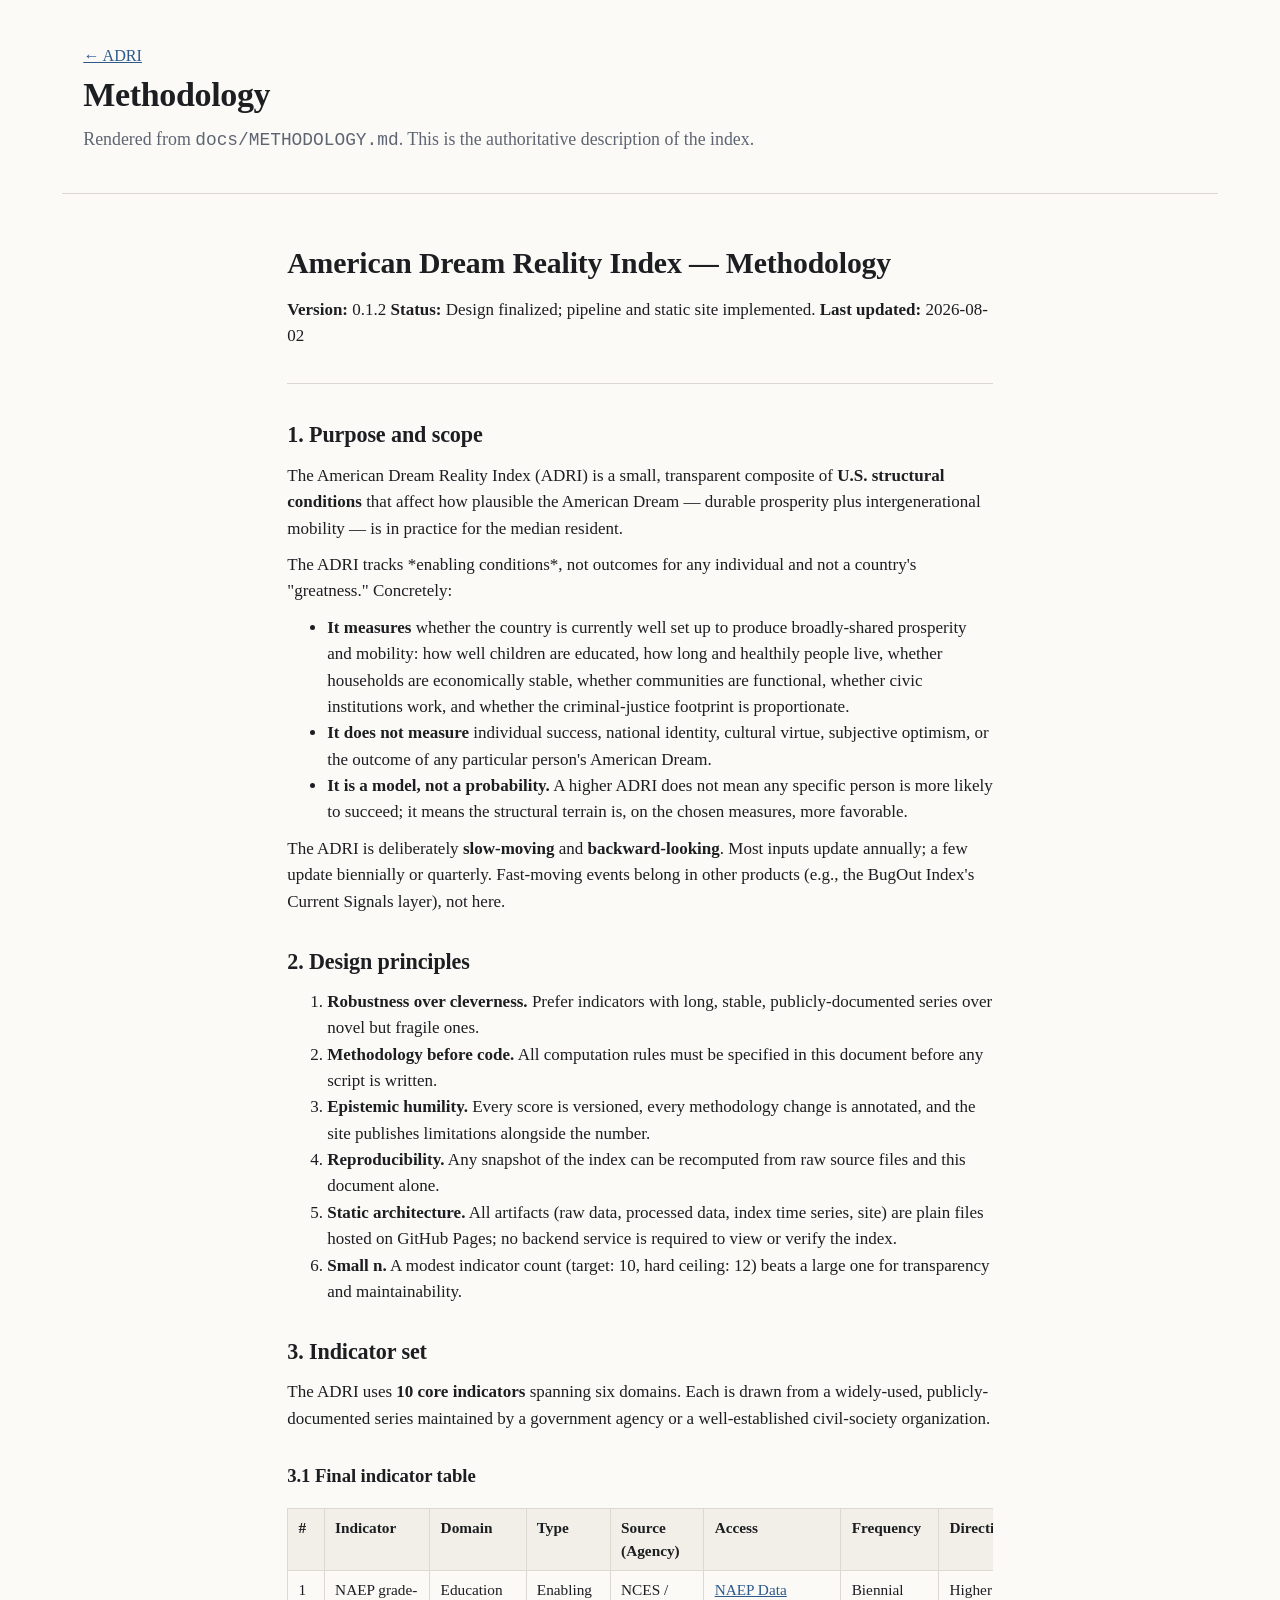
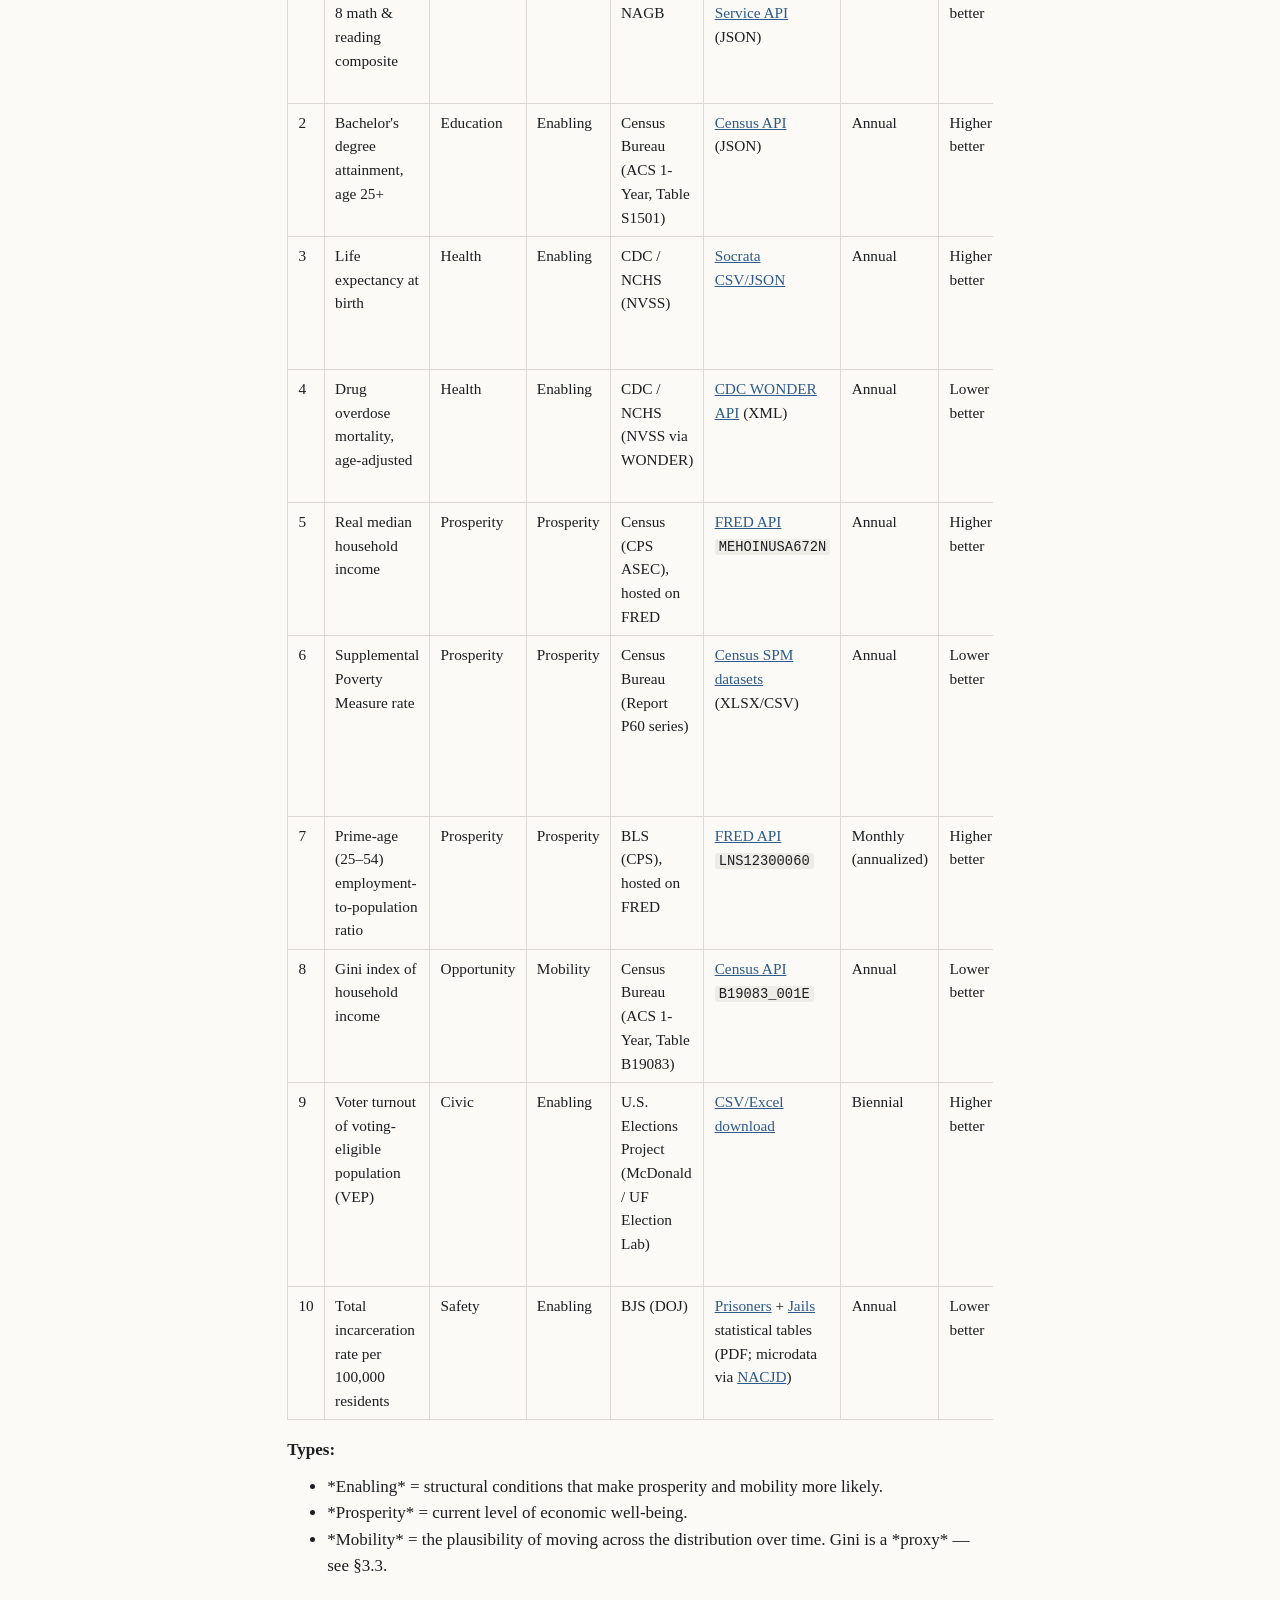
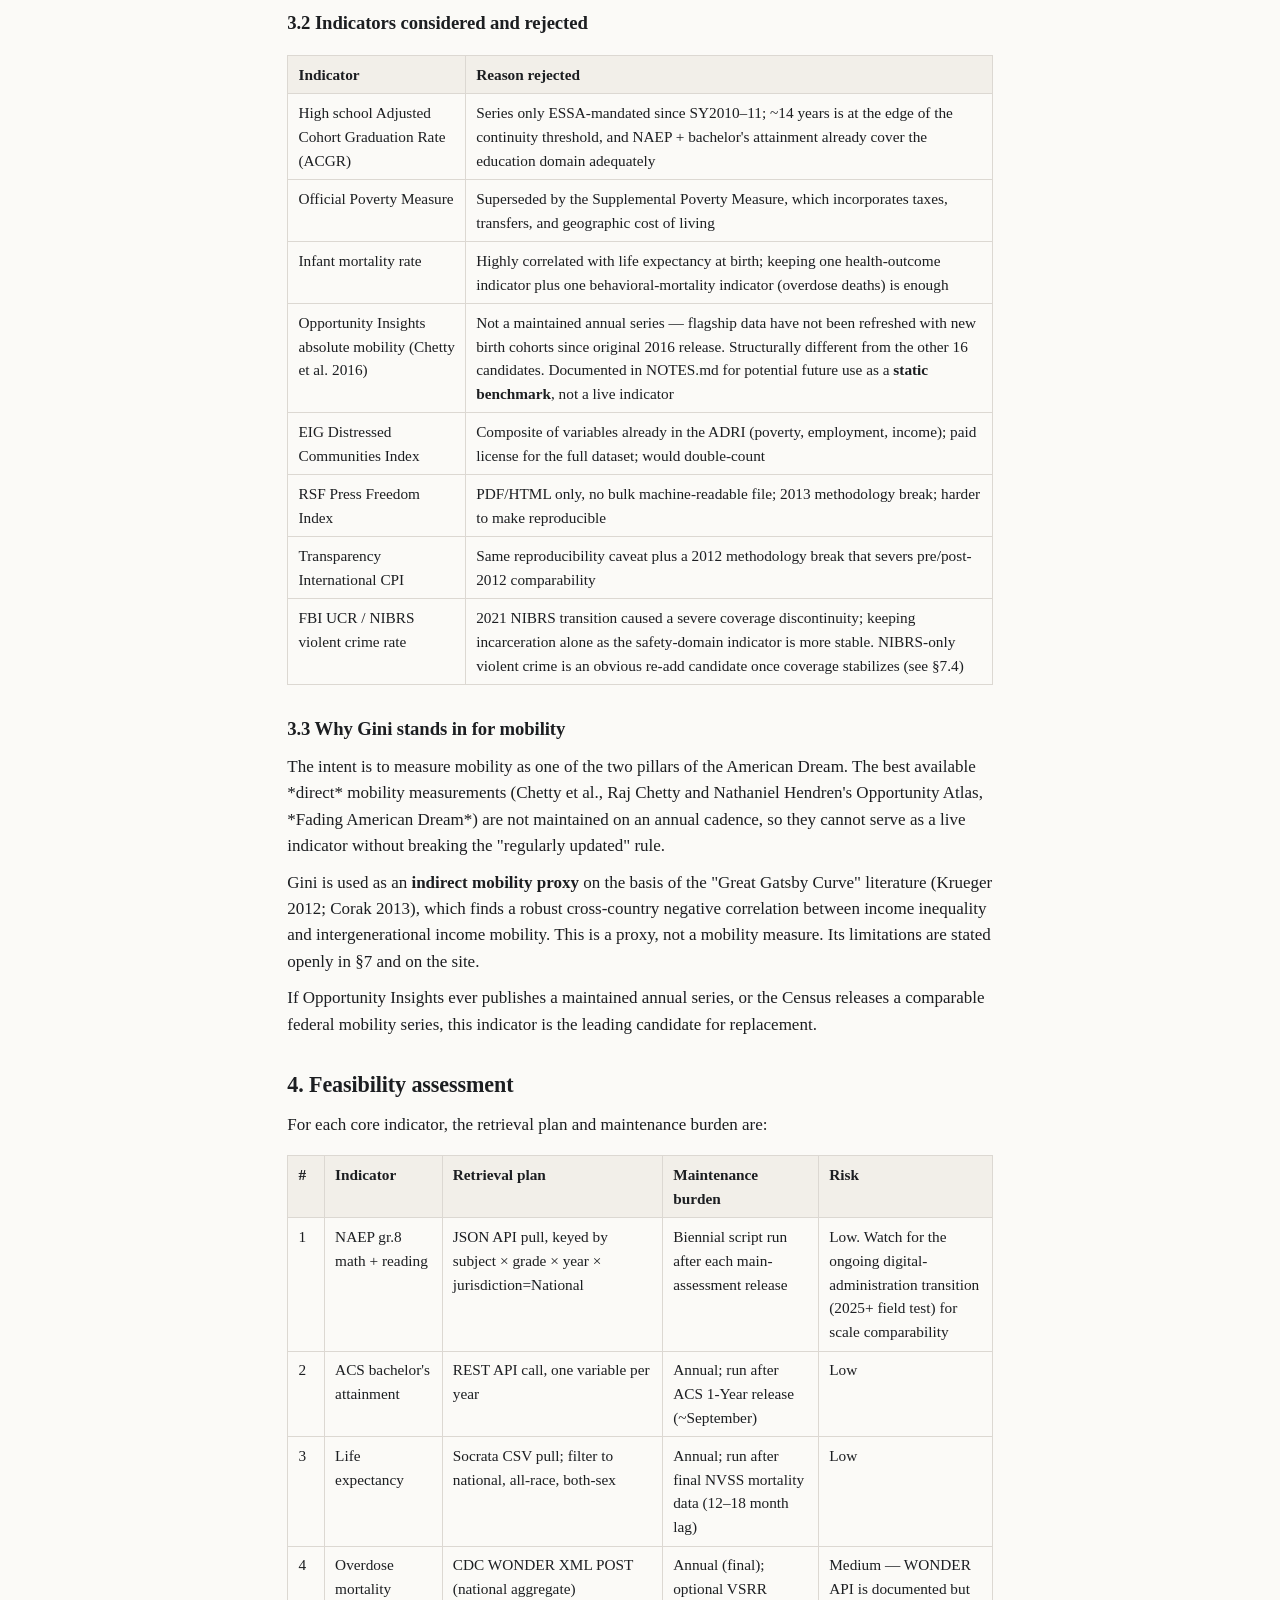
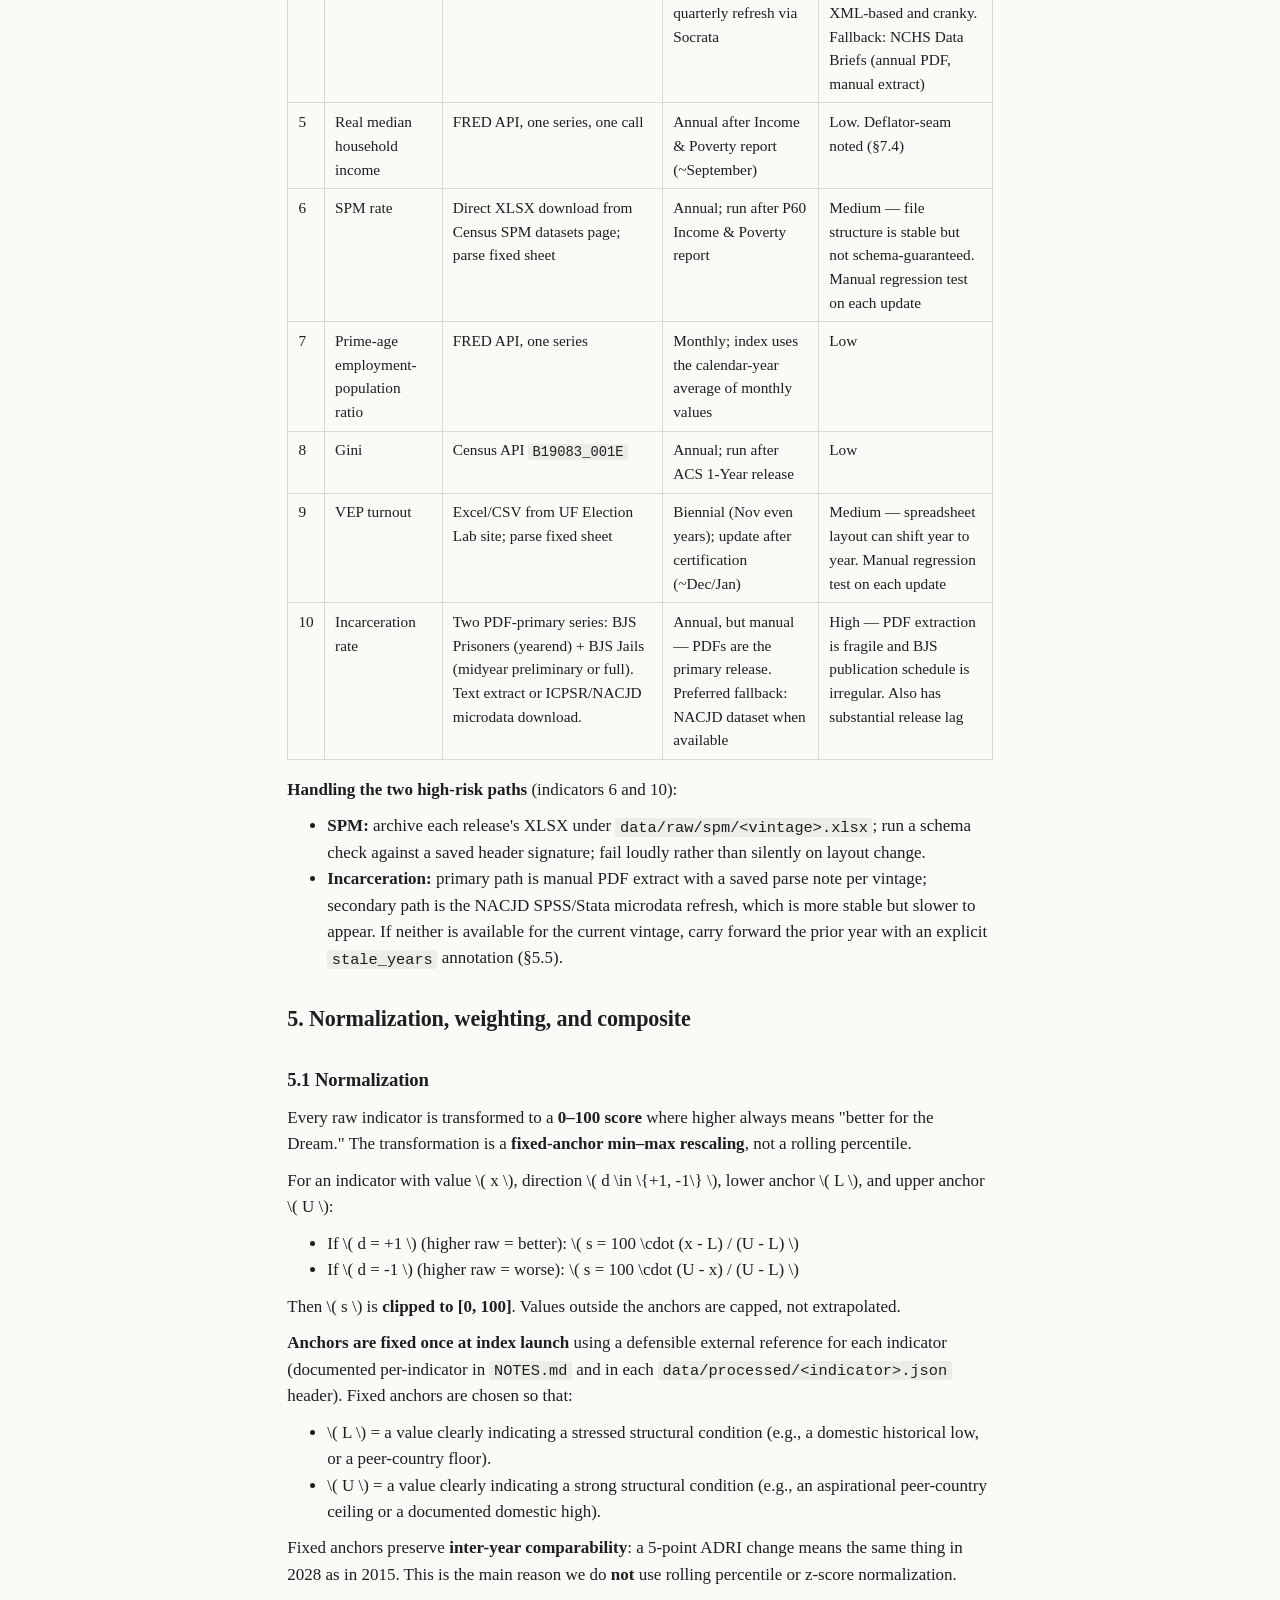
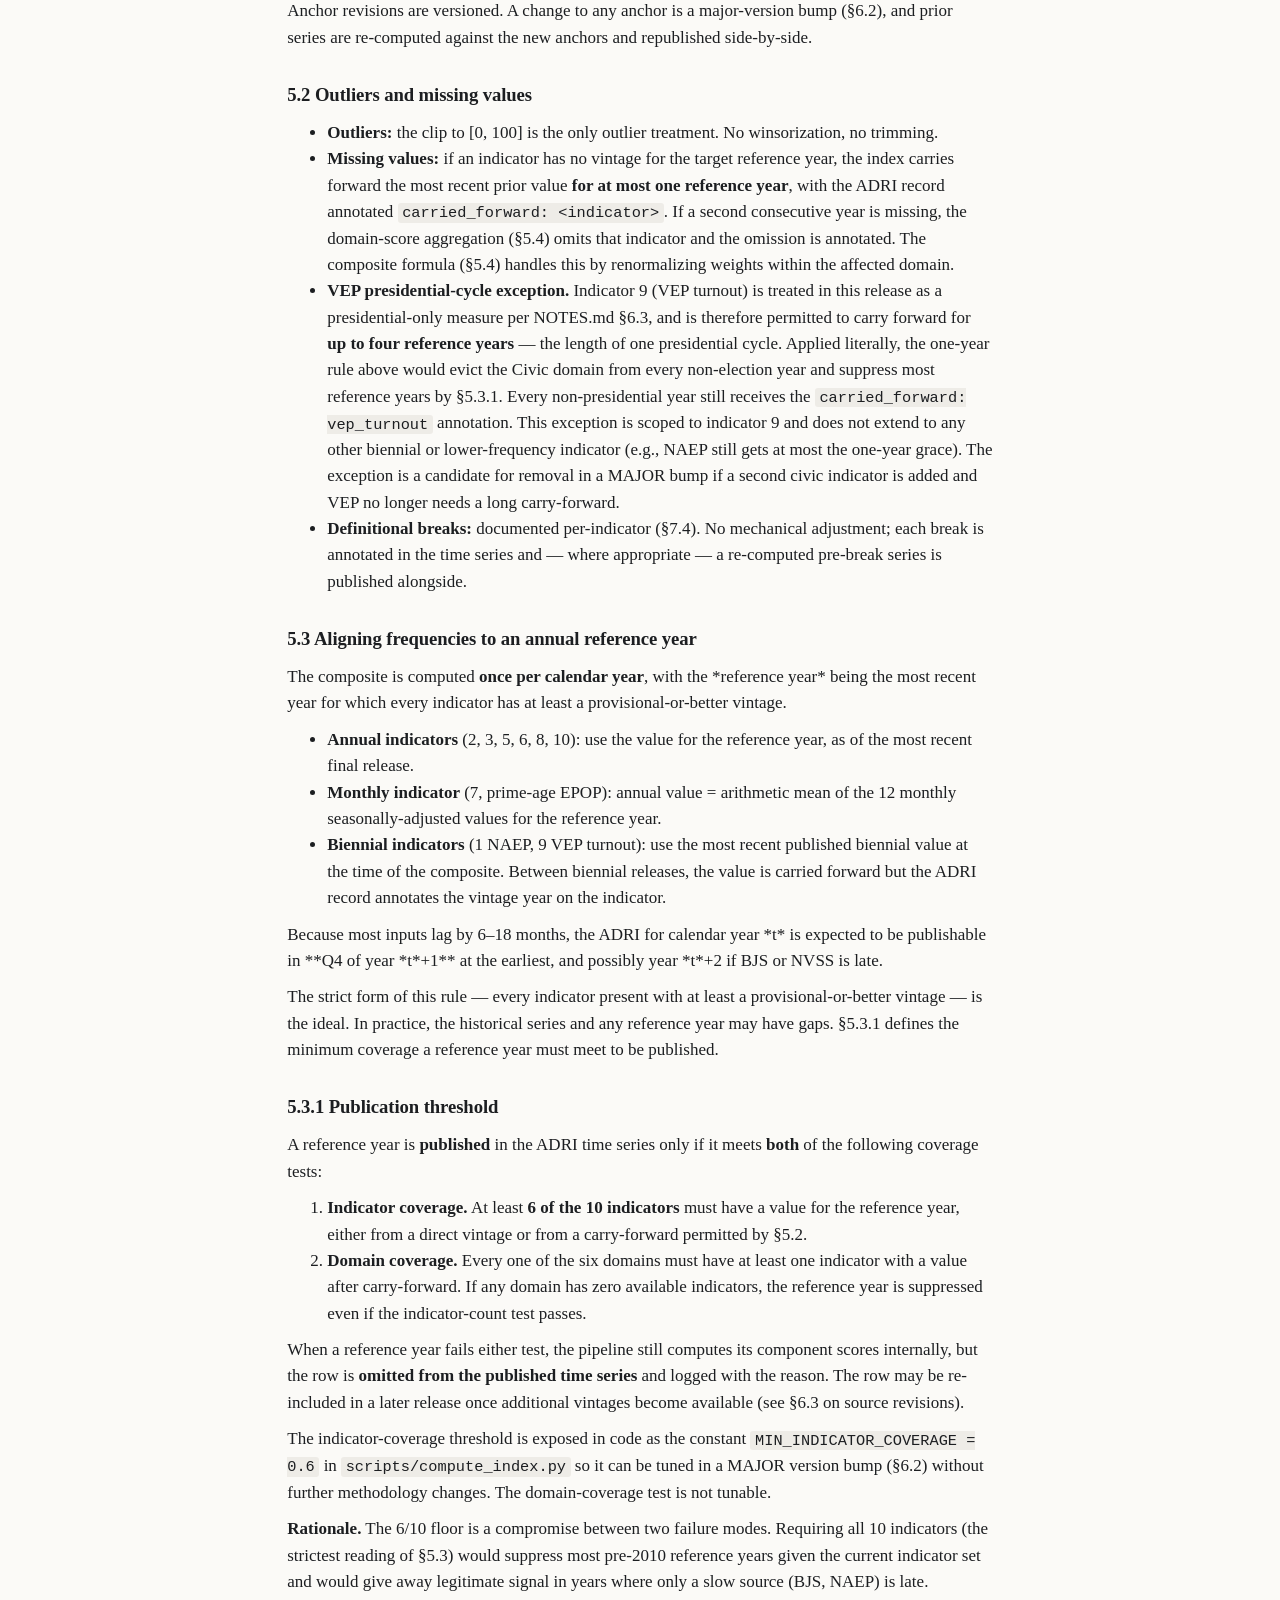
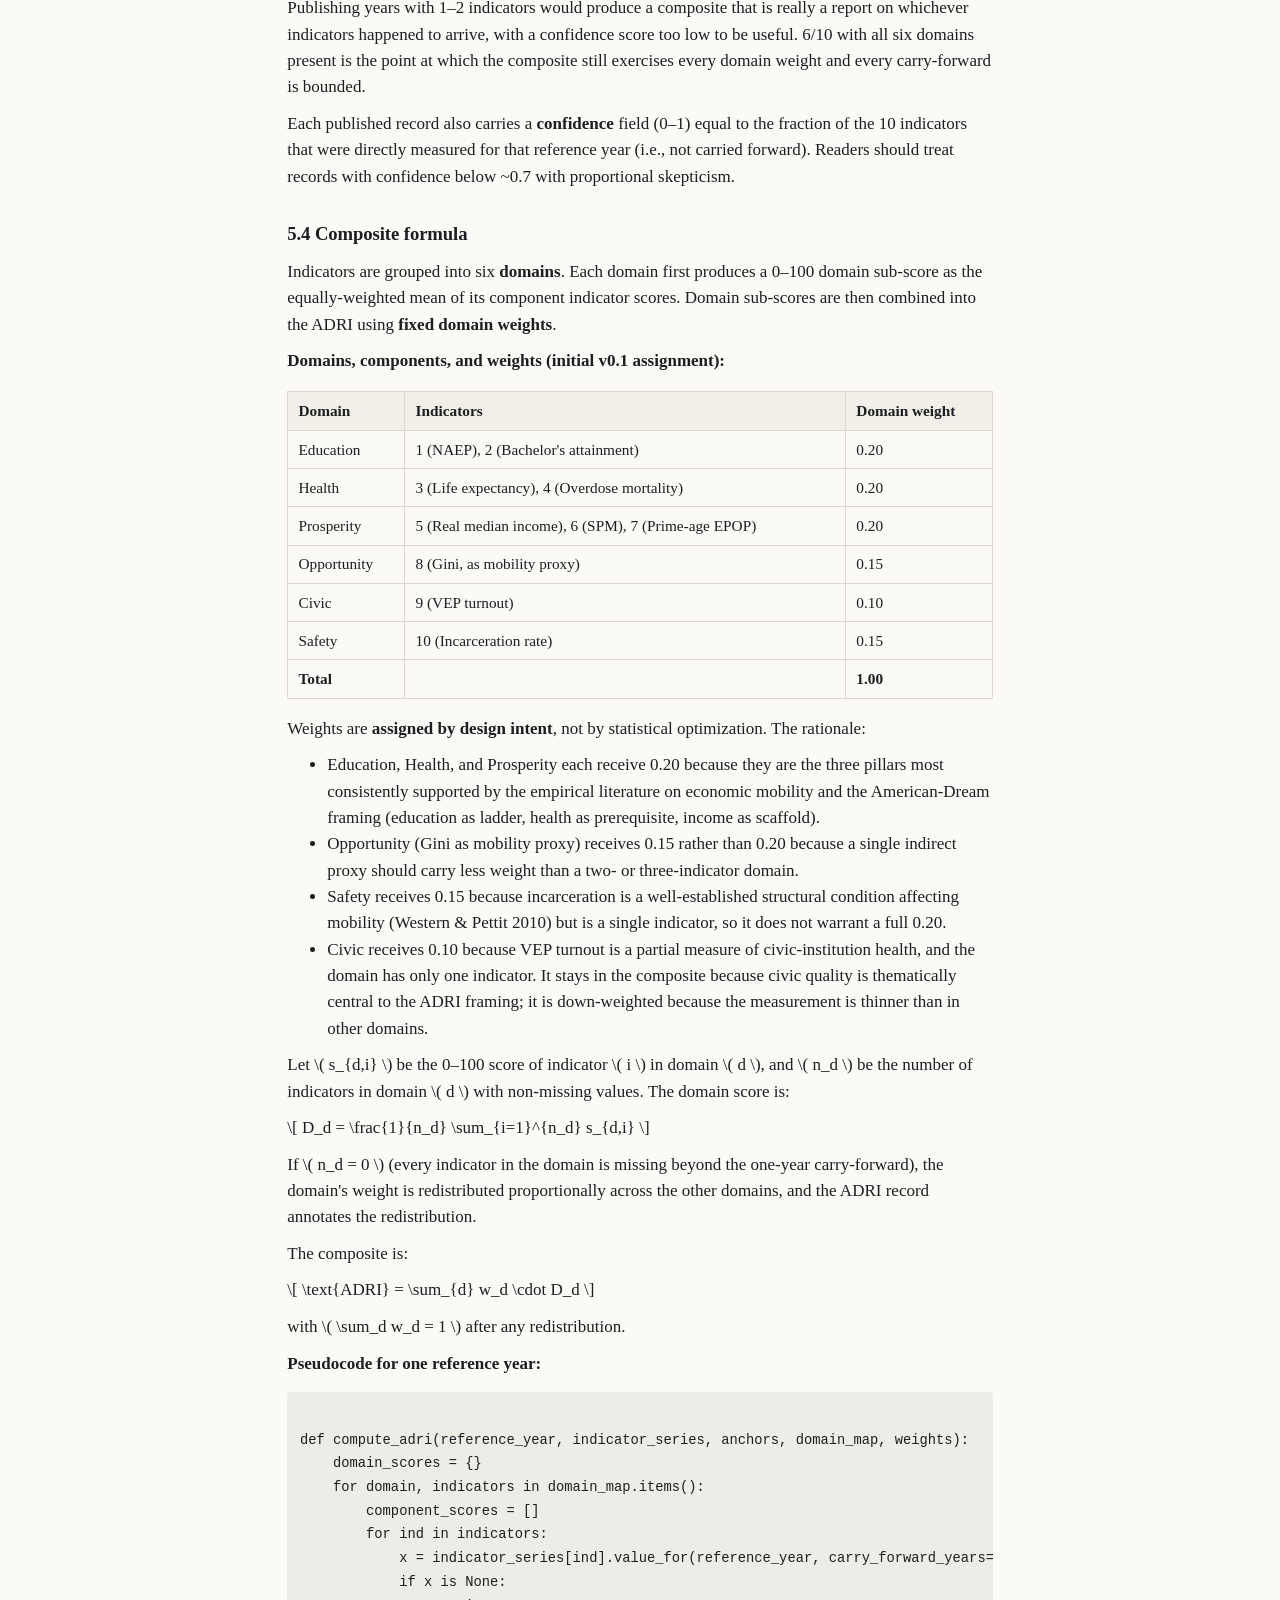
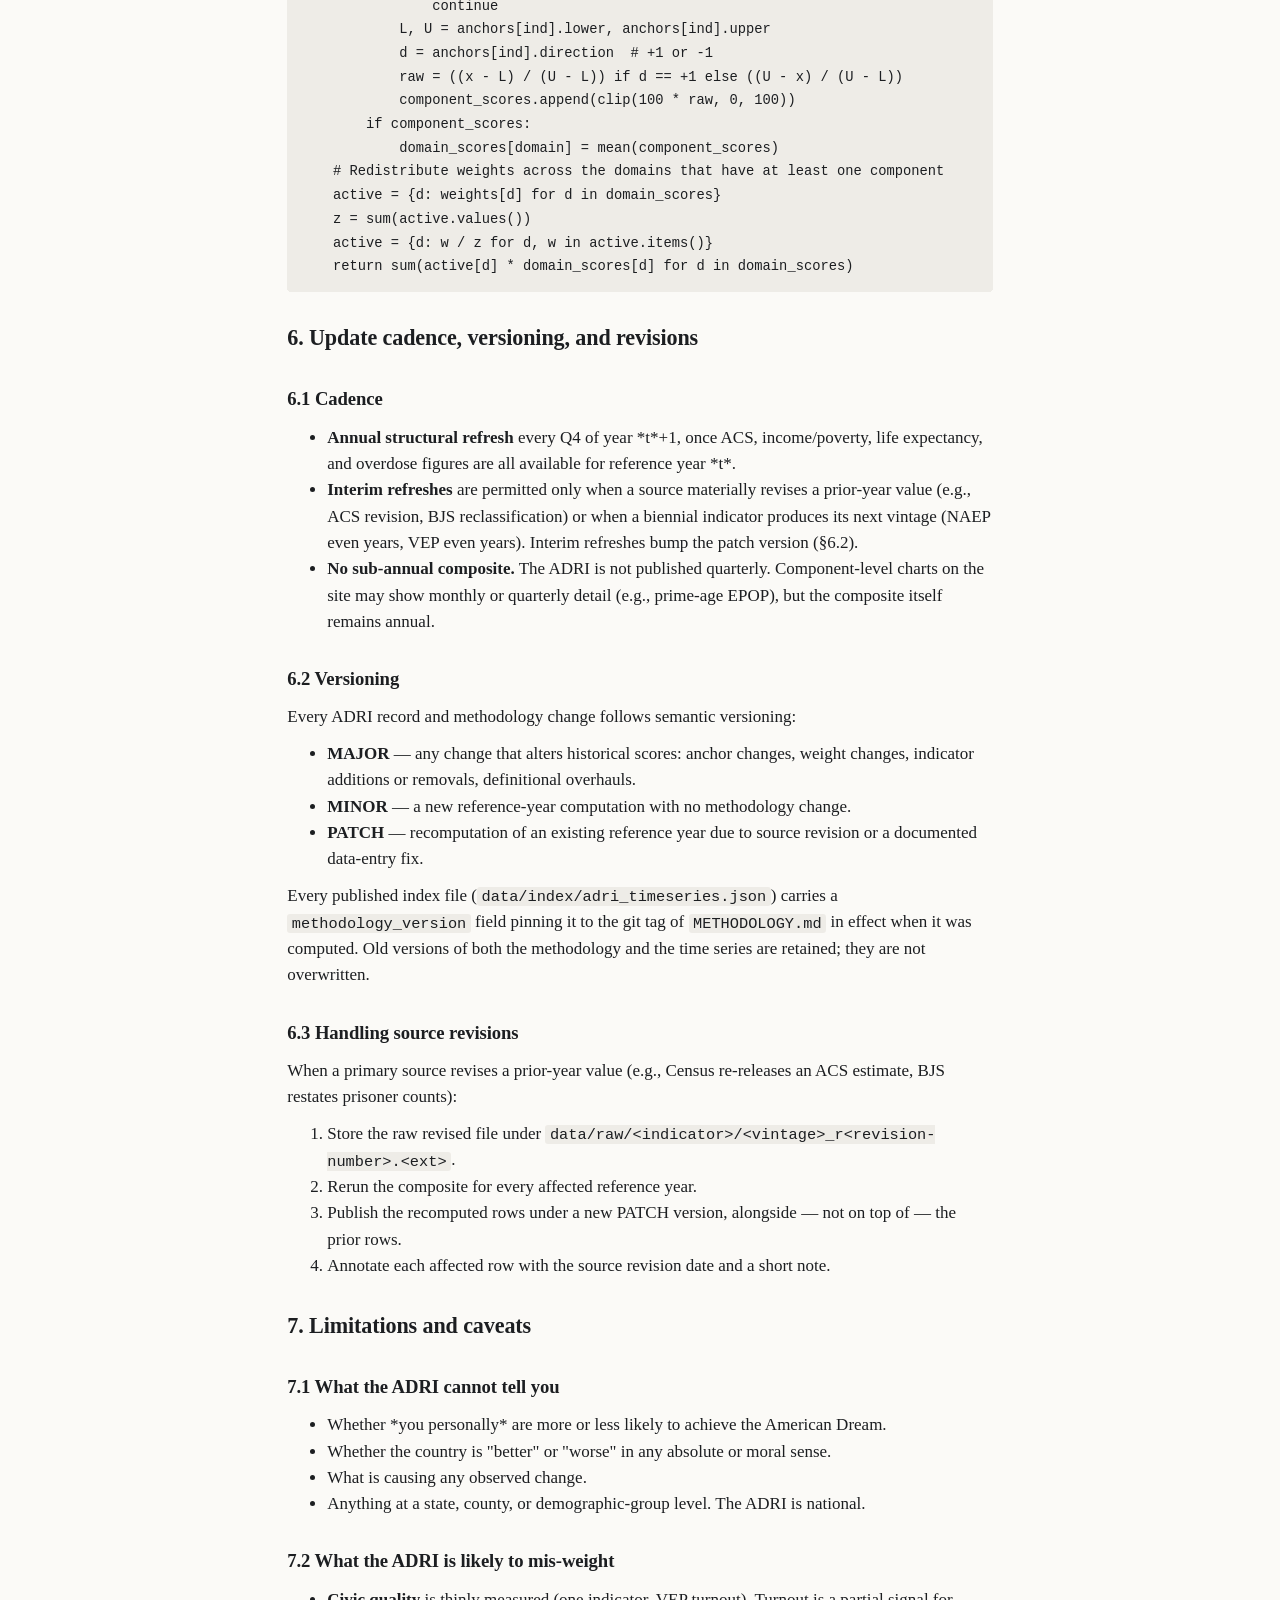
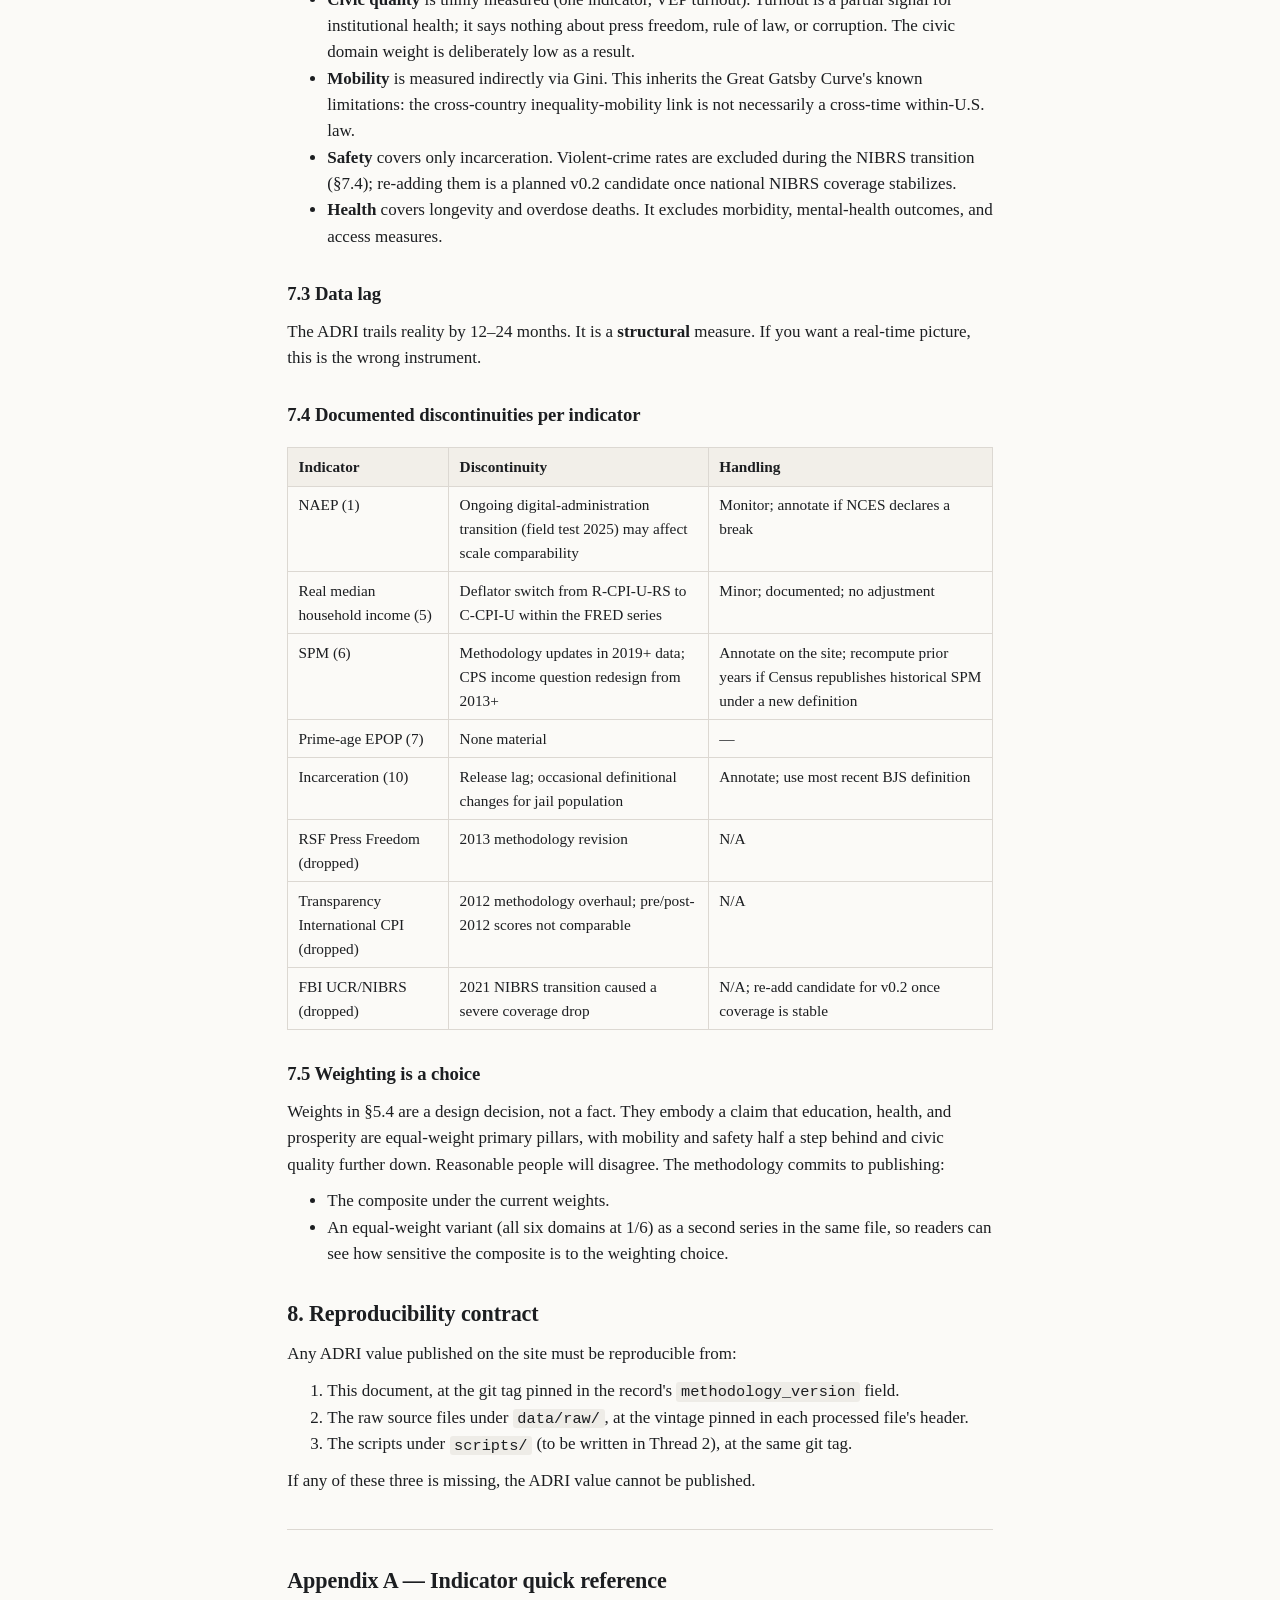
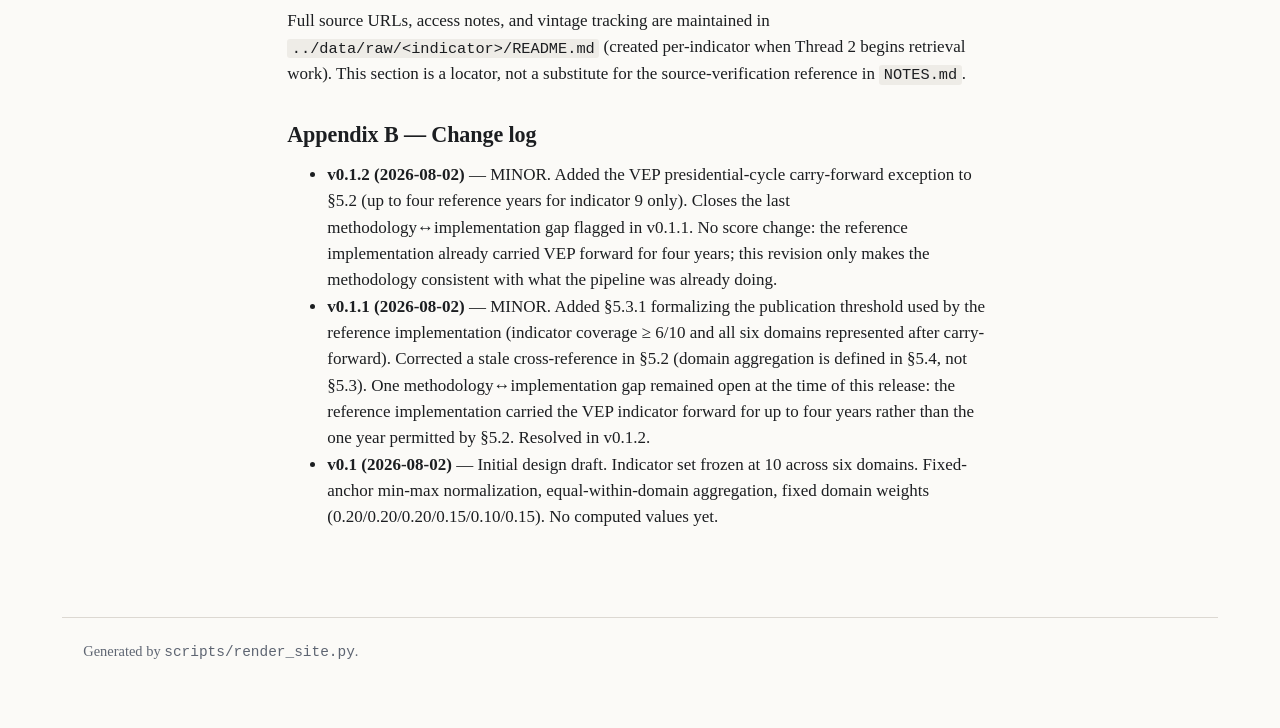
==== commit 8f9d860e: "METHODOLOGY v0.1.2: close VEP carry-forward gap; site sensitivity note - METHODOLOGY.md sec 5.2: add" ====
--- a/site/methodology.html
+++ b/site/methodology.html
@@ -18,7 +18,7 @@
   </header>
   <main class="prose">
     <h1>American Dream Reality Index — Methodology</h1>
-<p><strong>Version:</strong> 0.1.1 <strong>Status:</strong> Design finalized; pipeline and static site implemented. <strong>Last updated:</strong> 2026-08-02</p>
+<p><strong>Version:</strong> 0.1.2 <strong>Status:</strong> Design finalized; pipeline and static site implemented. <strong>Last updated:</strong> 2026-08-02</p>
 <hr/>
 <h2>1. Purpose and scope</h2>
 <p>The American Dream Reality Index (ADRI) is a small, transparent composite of <strong>U.S. structural conditions</strong> that affect how plausible the American Dream — durable prosperity plus intergenerational mobility — is in practice for the median resident.</p>
@@ -55,7 +55,7 @@
 <p>Fixed anchors preserve <strong>inter-year comparability</strong>: a 5-point ADRI change means the same thing in 2028 as in 2015. This is the main reason we do <strong>not</strong> use rolling percentile or z-score normalization.</p>
 <p>Anchor revisions are versioned. A change to any anchor is a major-version bump (§6.2), and prior series are re-computed against the new anchors and republished side-by-side.</p>
 <h3>5.2 Outliers and missing values</h3>
-<ul><li><strong>Outliers:</strong> the clip to [0, 100] is the only outlier treatment. No winsorization, no trimming.</li><li><strong>Missing values:</strong> if an indicator has no vintage for the target reference year, the index carries forward the most recent prior value <strong>for at most one reference year</strong>, with the ADRI record annotated <code>carried_forward: &lt;indicator&gt;</code>. If a second consecutive year is missing, the domain-score aggregation (§5.4) omits that indicator and the omission is annotated. The composite formula (§5.4) handles this by renormalizing weights within the affected domain.</li><li><strong>Definitional breaks:</strong> documented per-indicator (§7.4). No mechanical adjustment; each break is annotated in the time series and — where appropriate — a re-computed pre-break series is published alongside.</li></ul>
+<ul><li><strong>Outliers:</strong> the clip to [0, 100] is the only outlier treatment. No winsorization, no trimming.</li><li><strong>Missing values:</strong> if an indicator has no vintage for the target reference year, the index carries forward the most recent prior value <strong>for at most one reference year</strong>, with the ADRI record annotated <code>carried_forward: &lt;indicator&gt;</code>. If a second consecutive year is missing, the domain-score aggregation (§5.4) omits that indicator and the omission is annotated. The composite formula (§5.4) handles this by renormalizing weights within the affected domain.</li><li><strong>VEP presidential-cycle exception.</strong> Indicator 9 (VEP turnout) is treated in this release as a presidential-only measure per NOTES.md §6.3, and is therefore permitted to carry forward for <strong>up to four reference years</strong> — the length of one presidential cycle. Applied literally, the one-year rule above would evict the Civic domain from every non-election year and suppress most reference years by §5.3.1. Every non-presidential year still receives the <code>carried_forward: vep_turnout</code> annotation. This exception is scoped to indicator 9 and does not extend to any other biennial or lower-frequency indicator (e.g., NAEP still gets at most the one-year grace). The exception is a candidate for removal in a MAJOR bump if a second civic indicator is added and VEP no longer needs a long carry-forward.</li><li><strong>Definitional breaks:</strong> documented per-indicator (§7.4). No mechanical adjustment; each break is annotated in the time series and — where appropriate — a re-computed pre-break series is published alongside.</li></ul>
 <h3>5.3 Aligning frequencies to an annual reference year</h3>
 <p>The composite is computed <strong>once per calendar year</strong>, with the *reference year* being the most recent year for which every indicator has at least a provisional-or-better vintage.</p>
 <ul><li><strong>Annual indicators</strong> (2, 3, 5, 6, 8, 10): use the value for the reference year, as of the most recent final release.</li><li><strong>Monthly indicator</strong> (7, prime-age EPOP): annual value = arithmetic mean of the 12 monthly seasonally-adjusted values for the reference year.</li><li><strong>Biennial indicators</strong> (1 NAEP, 9 VEP turnout): use the most recent published biennial value at the time of the composite. Between biennial releases, the value is carried forward but the ADRI record annotates the vintage year on the indicator.</li></ul>
@@ -132,7 +132,7 @@
 <h2>Appendix A — Indicator quick reference</h2>
 <p>Full source URLs, access notes, and vintage tracking are maintained in <code>../data/raw/&lt;indicator&gt;/README.md</code> (created per-indicator when Thread 2 begins retrieval work). This section is a locator, not a substitute for the source-verification reference in <code>NOTES.md</code>.</p>
 <h2>Appendix B — Change log</h2>
-<ul><li><strong>v0.1.1 (2026-08-02)</strong> — MINOR. Added §5.3.1 formalizing the publication threshold used by the reference implementation (indicator coverage ≥ 6/10 and all six domains represented after carry-forward). Corrected a stale cross-reference in §5.2 (domain aggregation is defined in §5.4, not §5.3). One methodology↔implementation gap remains open and is not resolved in this revision: the reference implementation carries the VEP indicator forward for up to four years (a presidential cycle) rather than the one year permitted by §5.2. This will be reconciled in a later revision, either by adding an explicit exception here (MINOR) or by adding a second civic indicator so VEP no longer needs a long carry-forward (MAJOR).</li><li><strong>v0.1 (2026-08-02)</strong> — Initial design draft. Indicator set frozen at 10 across six domains. Fixed-anchor min-max normalization, equal-within-domain aggregation, fixed domain weights (0.20/0.20/0.20/0.15/0.10/0.15). No computed values yet.</li></ul>
+<ul><li><strong>v0.1.2 (2026-08-02)</strong> — MINOR. Added the VEP presidential-cycle carry-forward exception to §5.2 (up to four reference years for indicator 9 only). Closes the last methodology↔implementation gap flagged in v0.1.1. No score change: the reference implementation already carried VEP forward for four years; this revision only makes the methodology consistent with what the pipeline was already doing.</li><li><strong>v0.1.1 (2026-08-02)</strong> — MINOR. Added §5.3.1 formalizing the publication threshold used by the reference implementation (indicator coverage ≥ 6/10 and all six domains represented after carry-forward). Corrected a stale cross-reference in §5.2 (domain aggregation is defined in §5.4, not §5.3). One methodology↔implementation gap remained open at the time of this release: the reference implementation carried the VEP indicator forward for up to four years rather than the one year permitted by §5.2. Resolved in v0.1.2.</li><li><strong>v0.1 (2026-08-02)</strong> — Initial design draft. Indicator set frozen at 10 across six domains. Fixed-anchor min-max normalization, equal-within-domain aggregation, fixed domain weights (0.20/0.20/0.20/0.15/0.10/0.15). No computed values yet.</li></ul>
   </main>
   <footer class="site-footer">
     <p>Generated by <code>scripts/render_site.py</code>.</p>
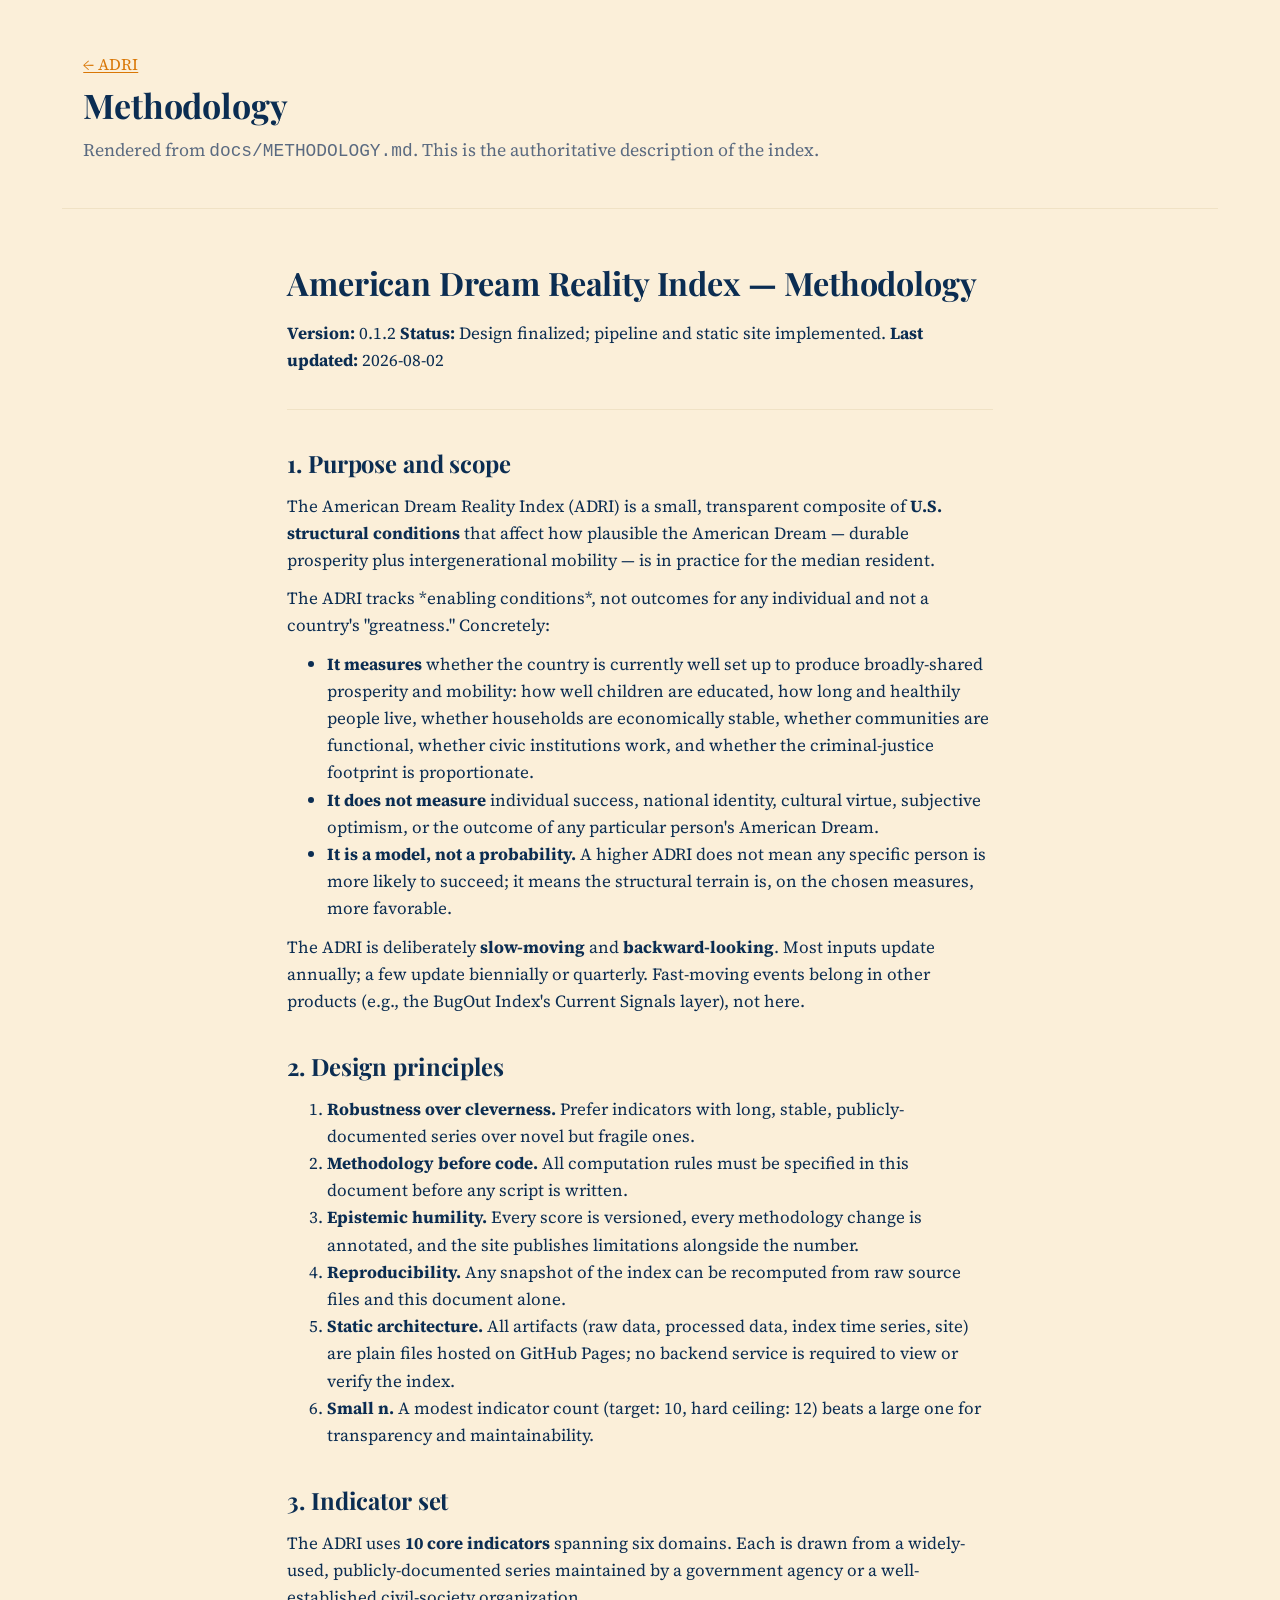
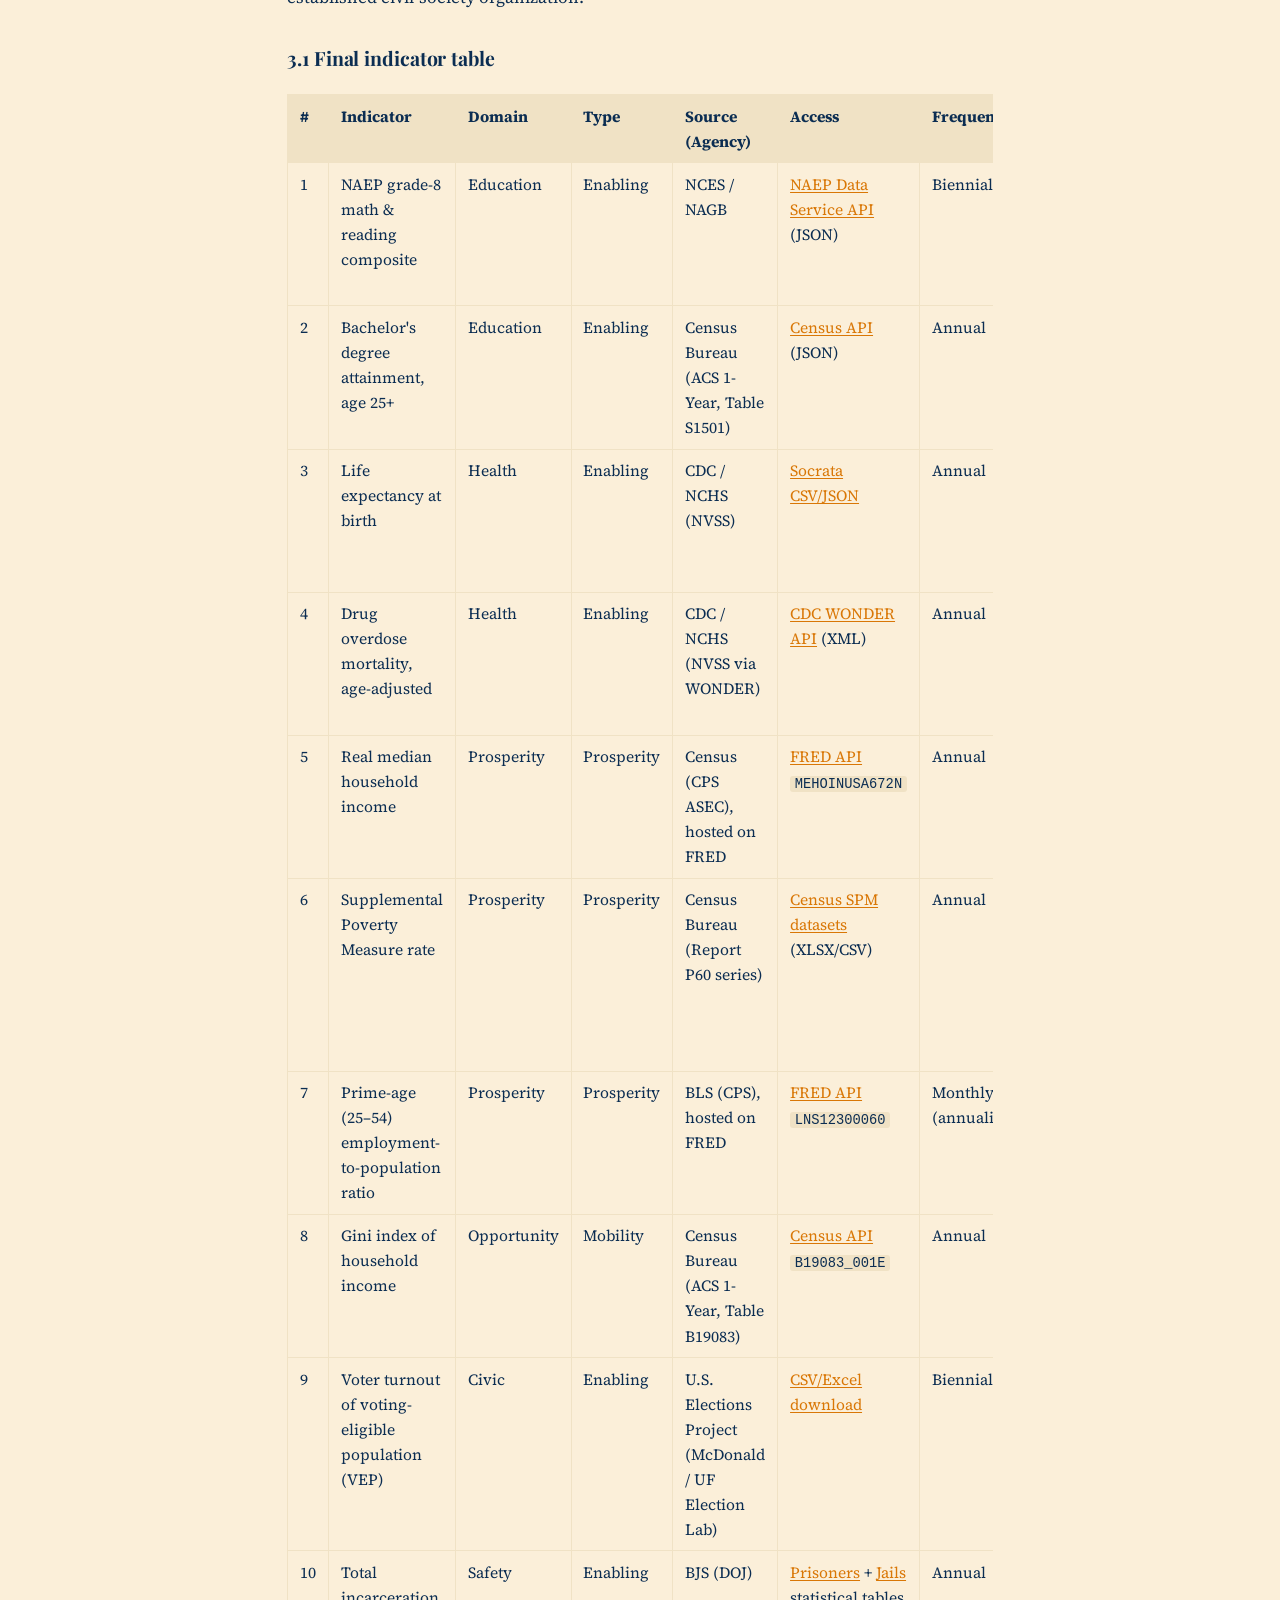
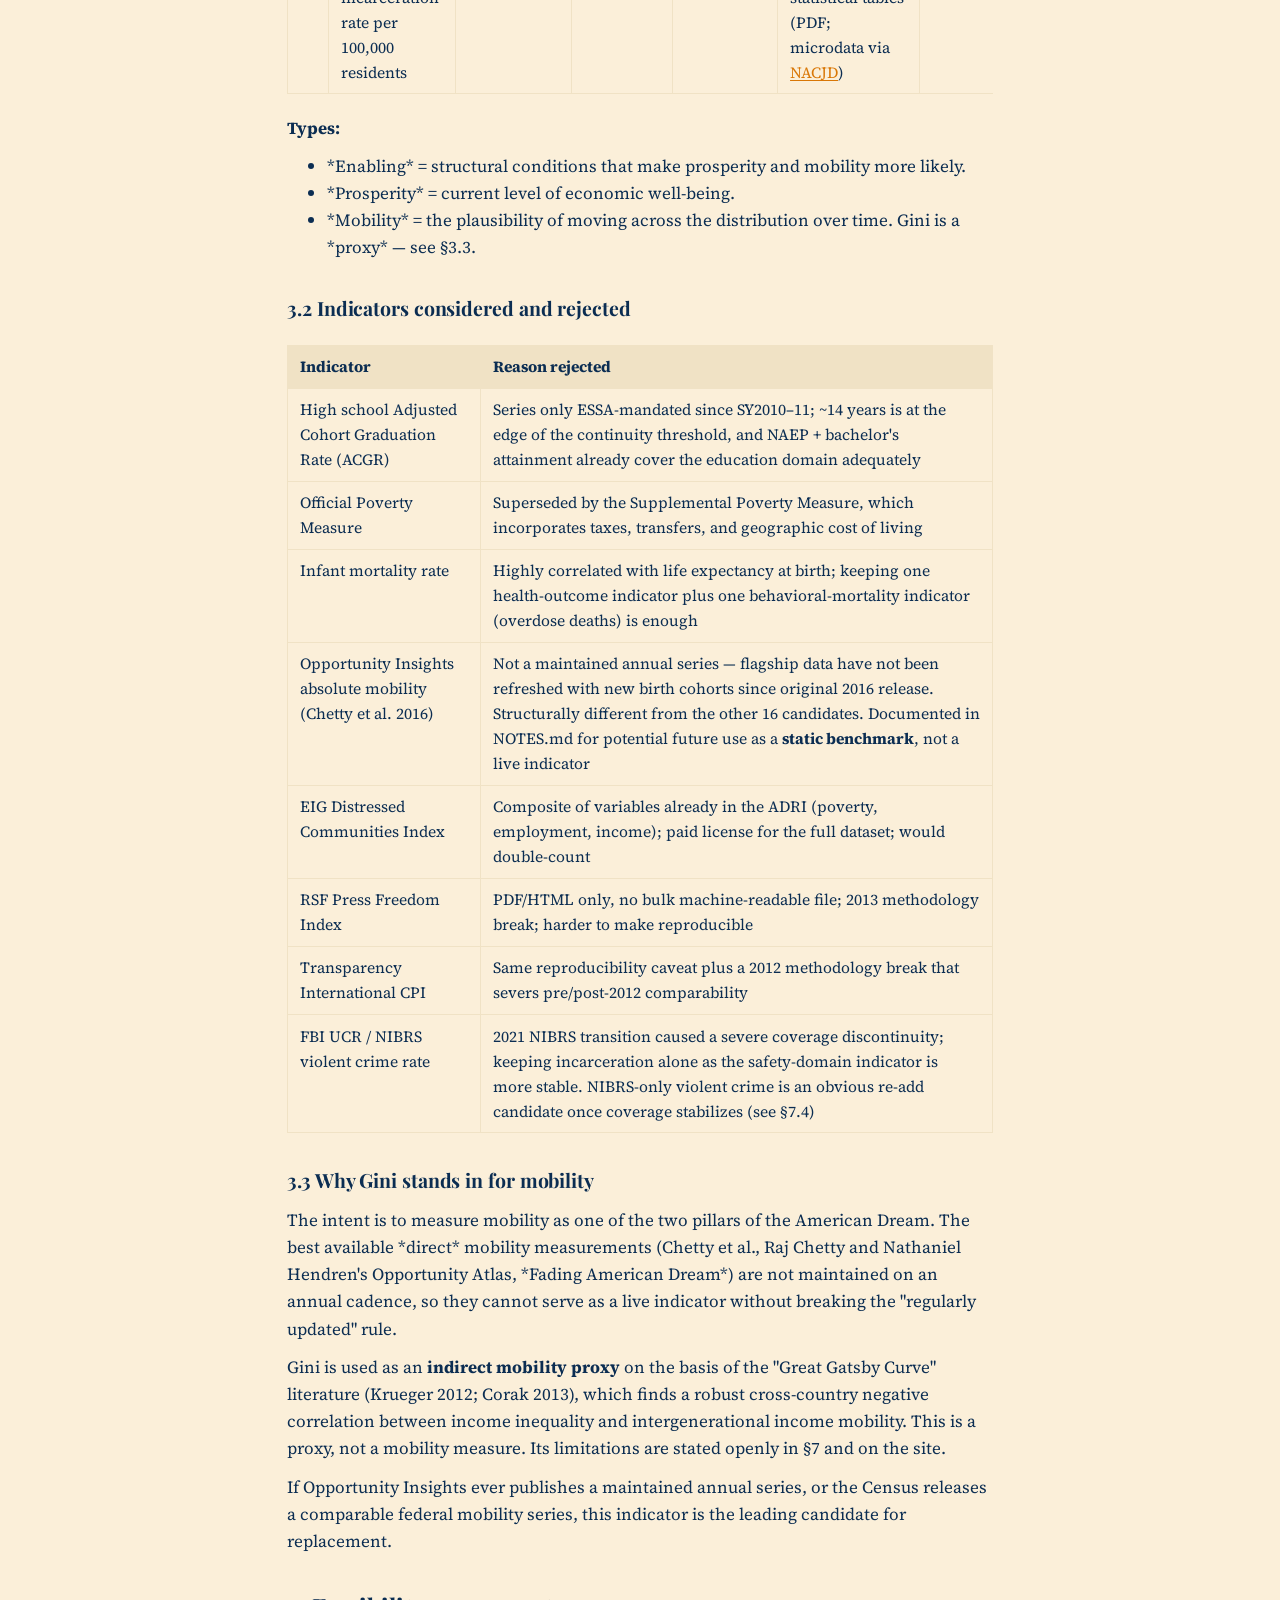
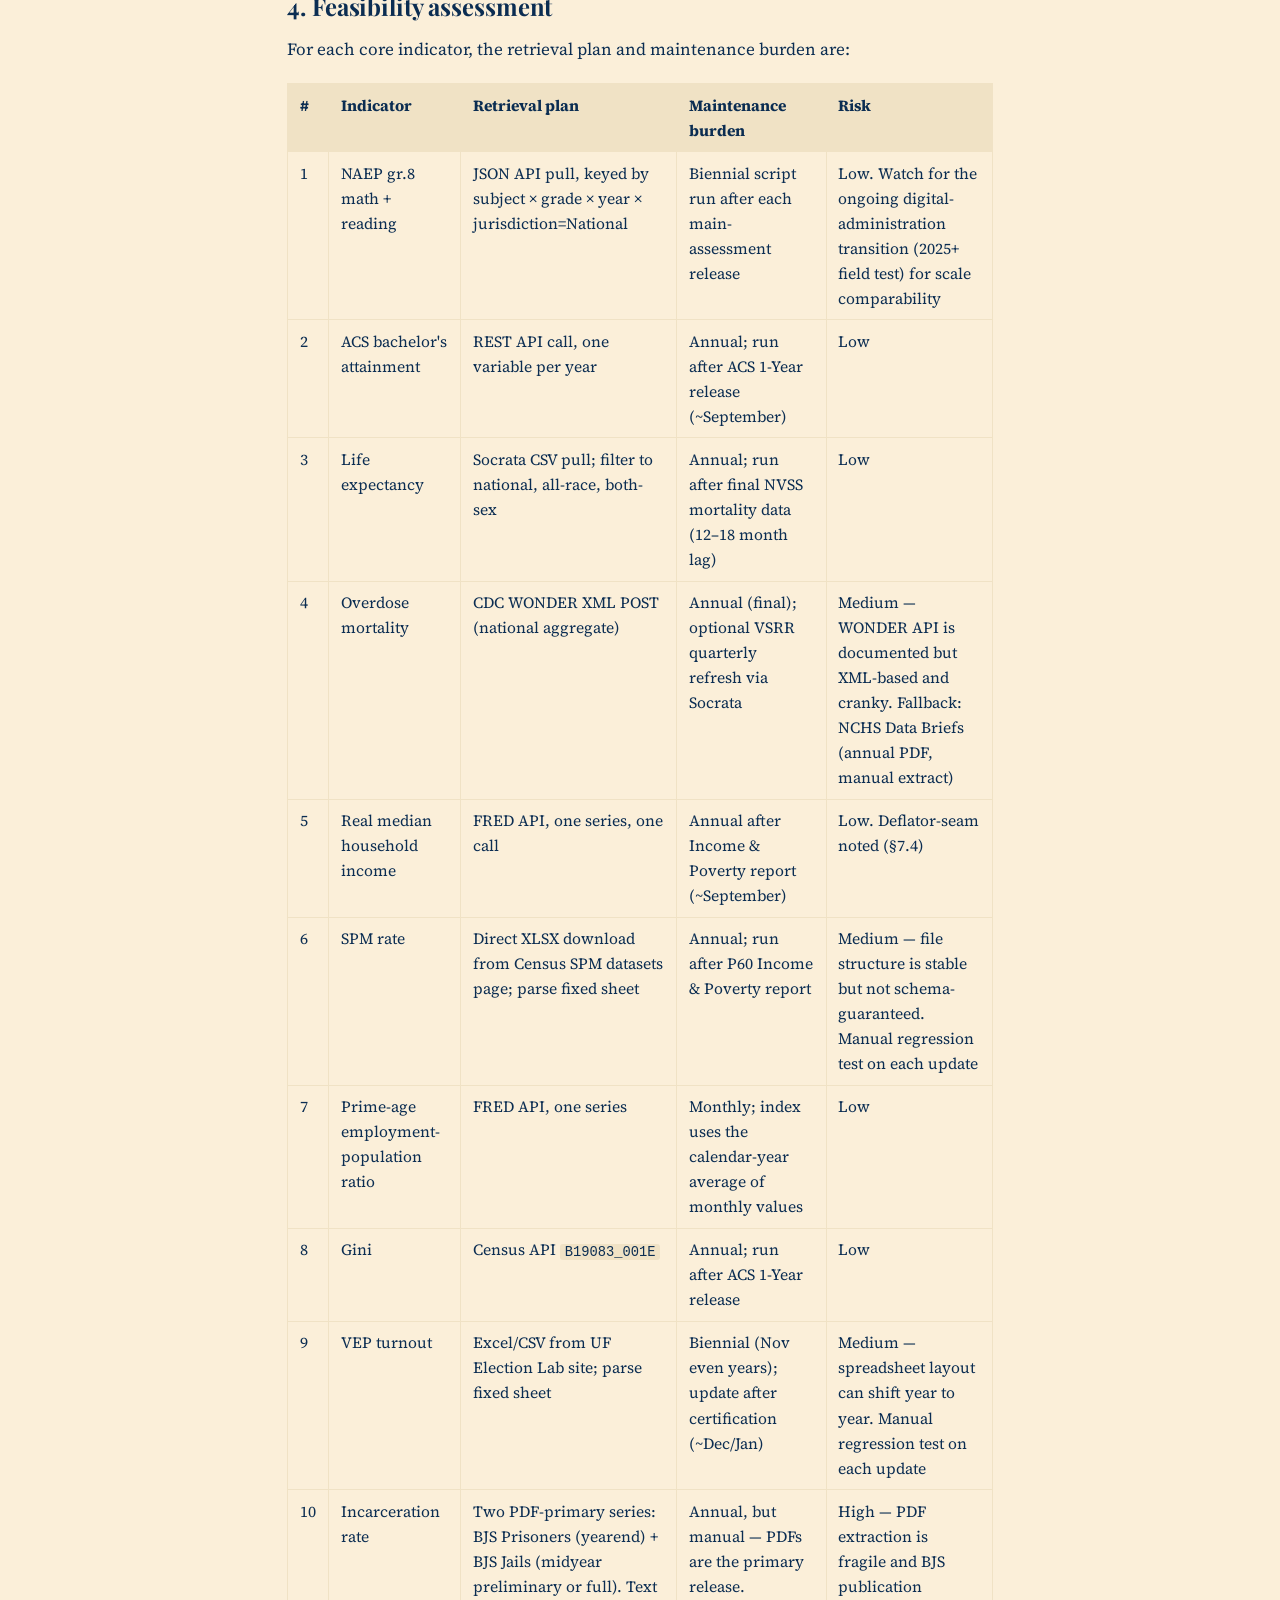
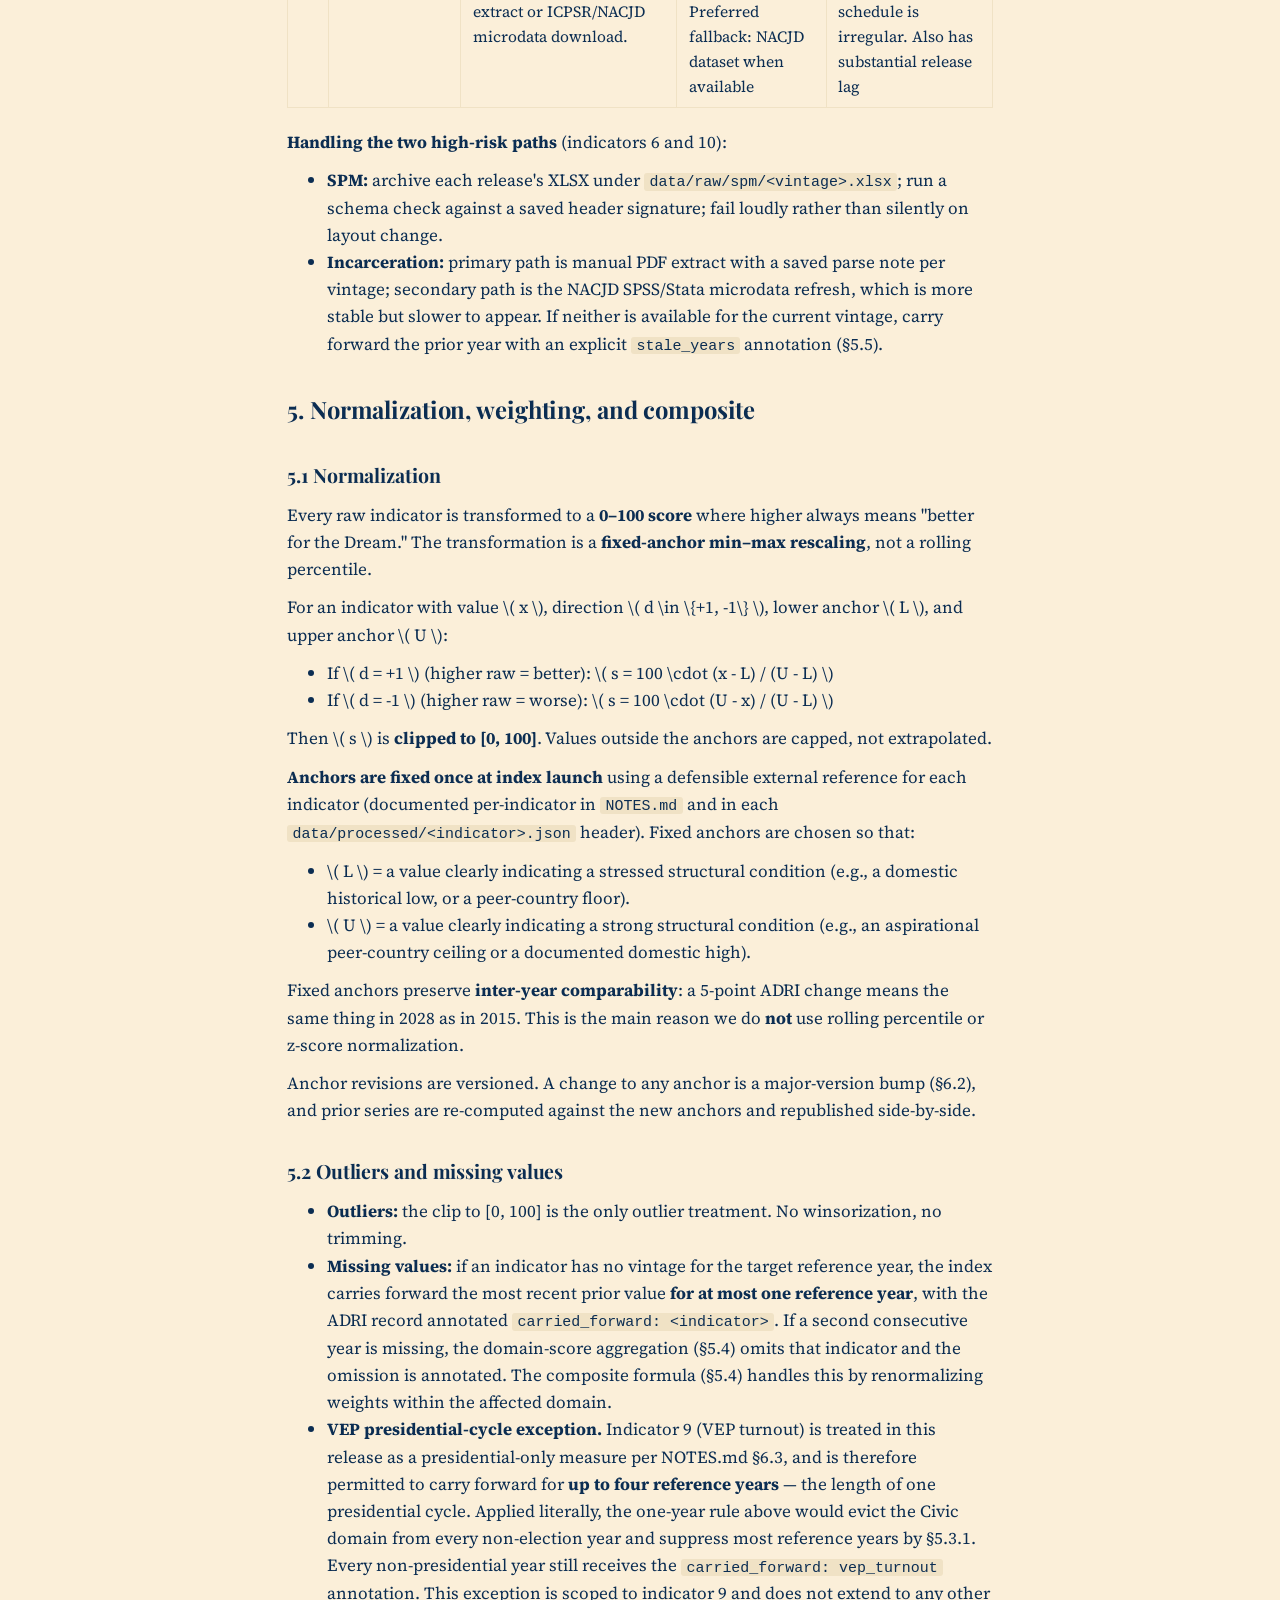
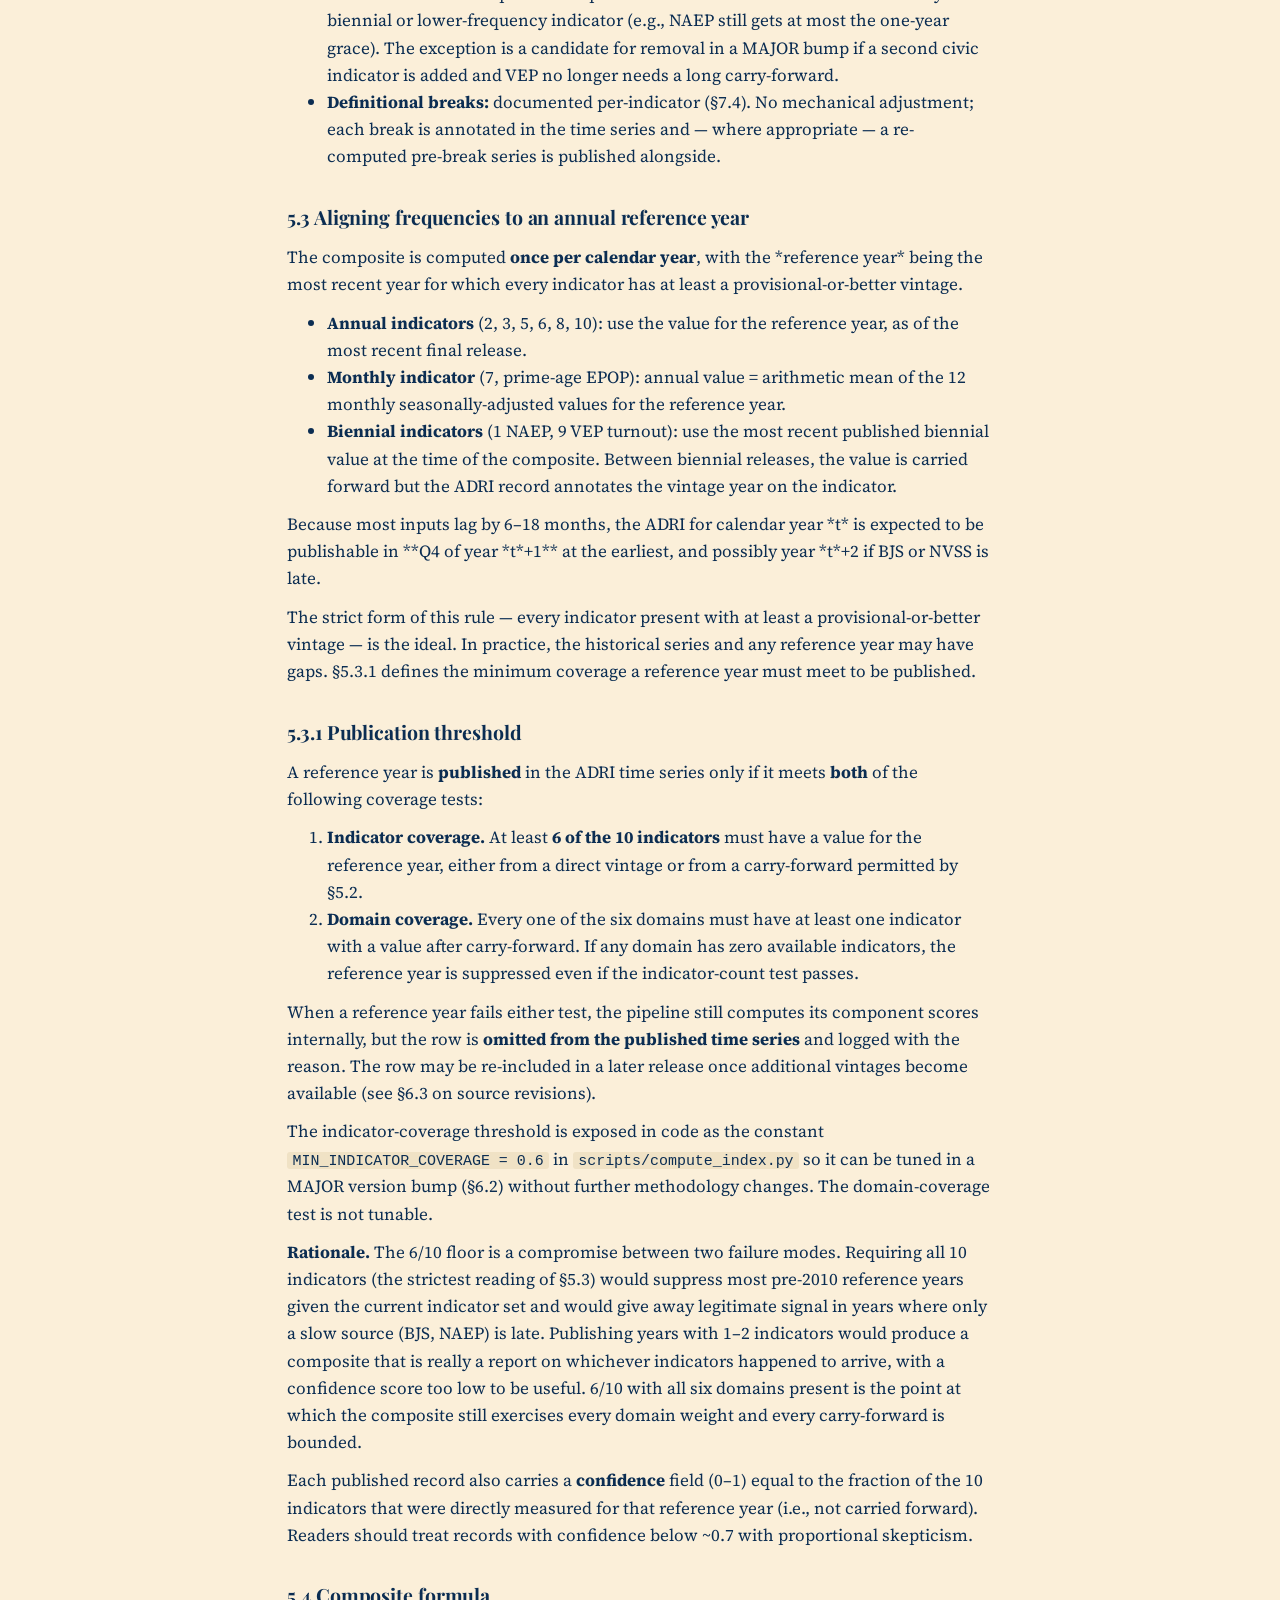
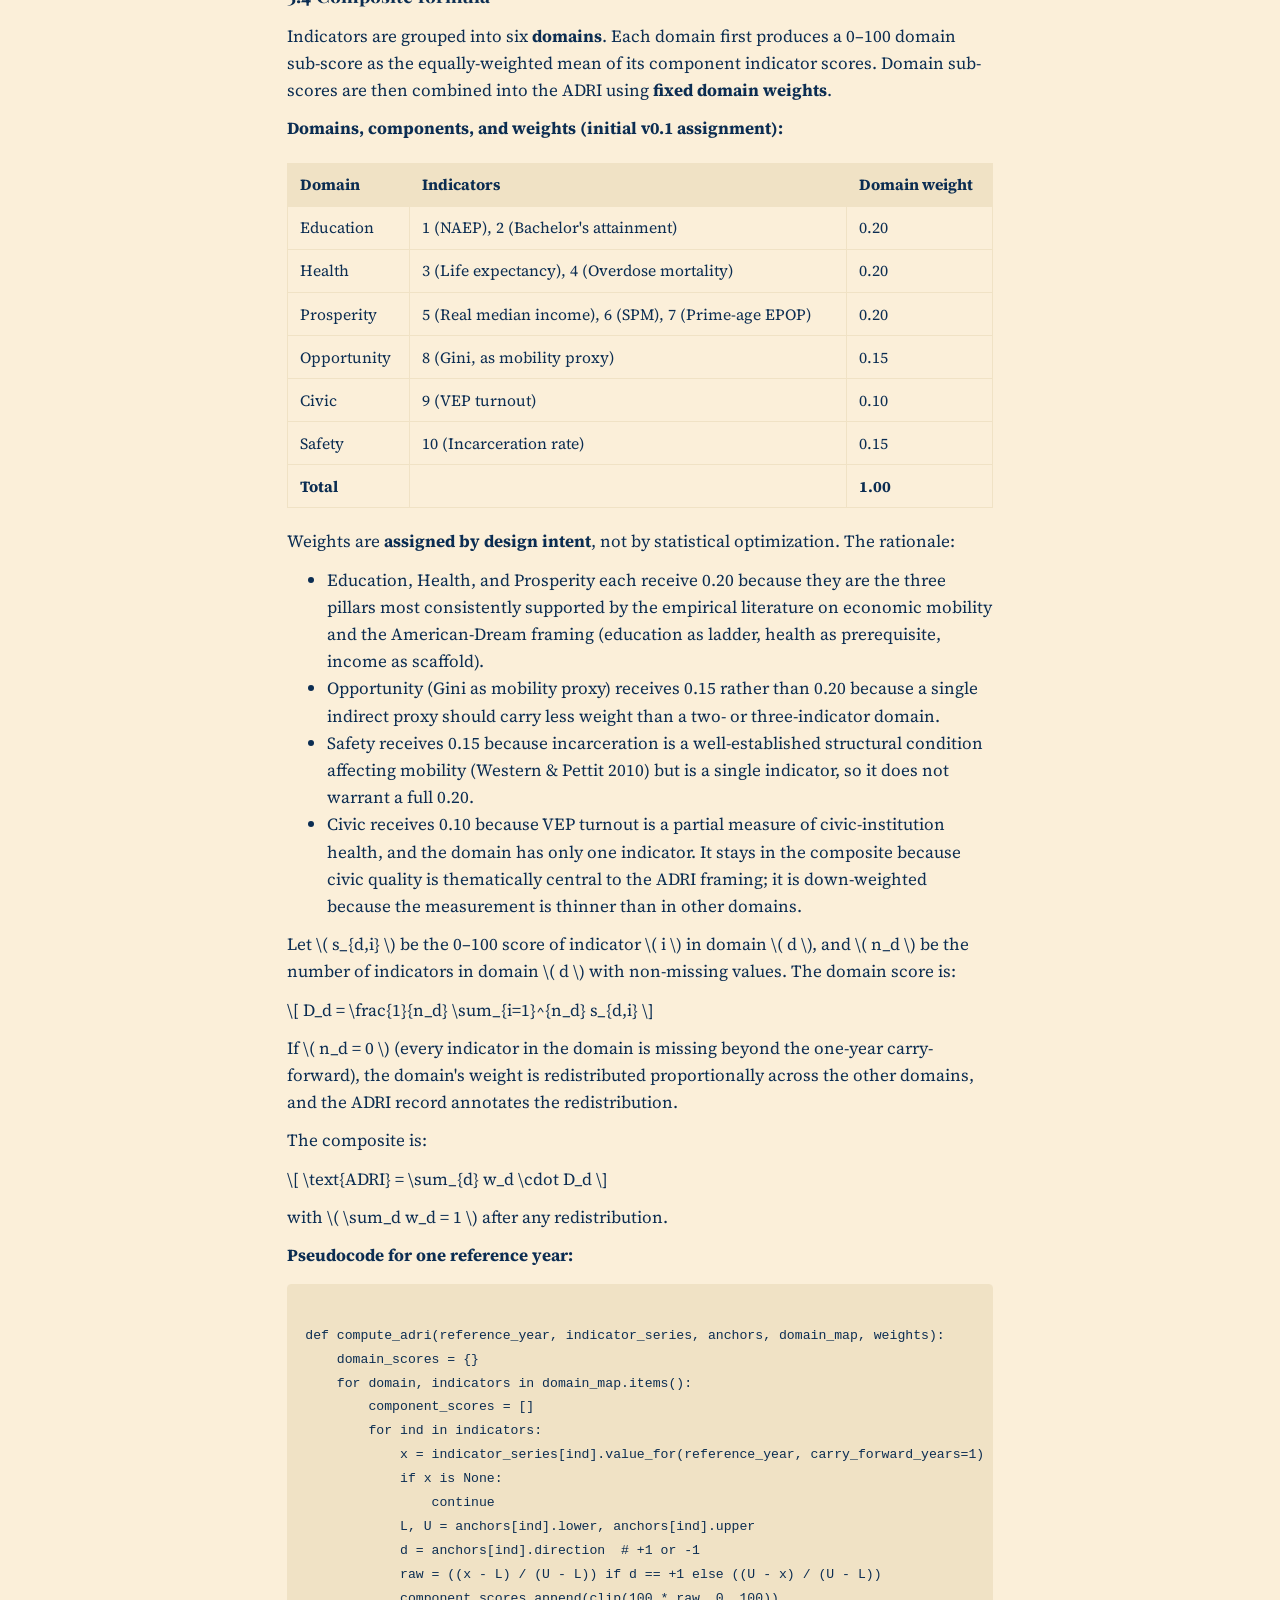
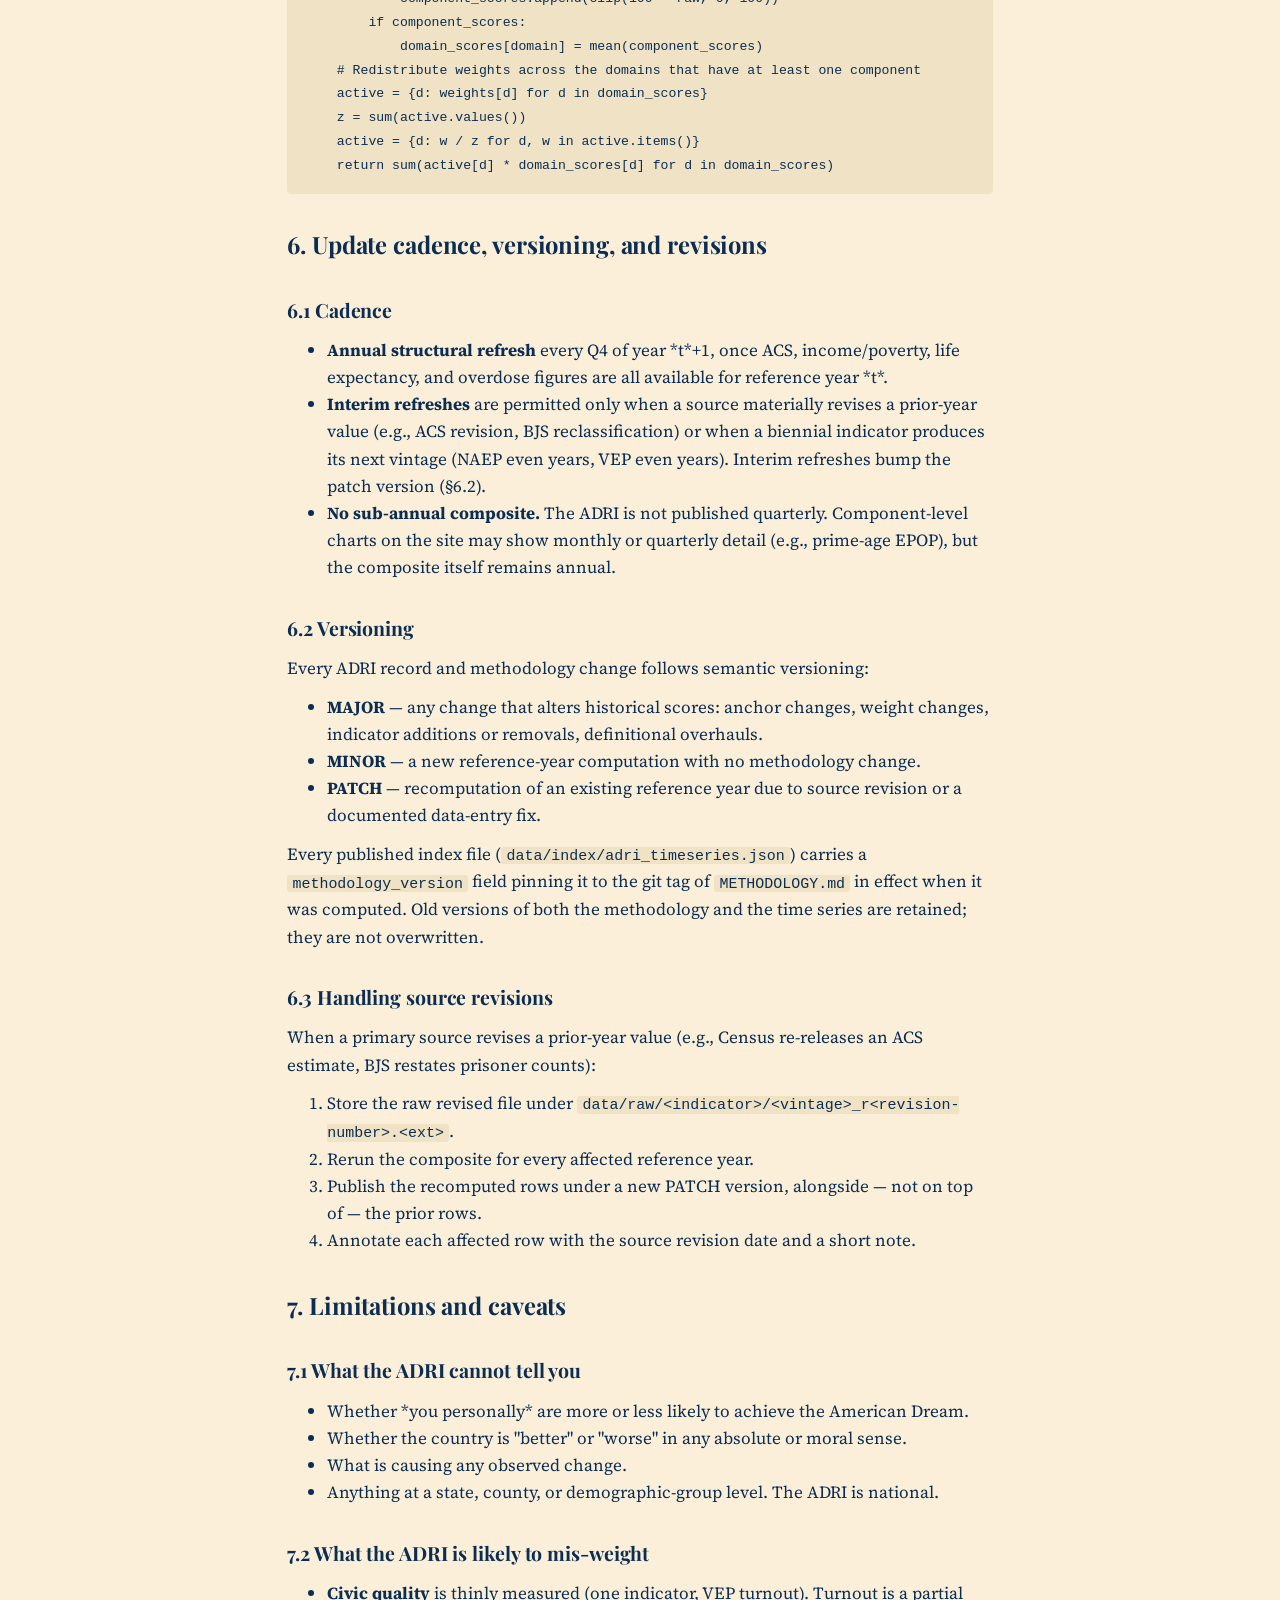
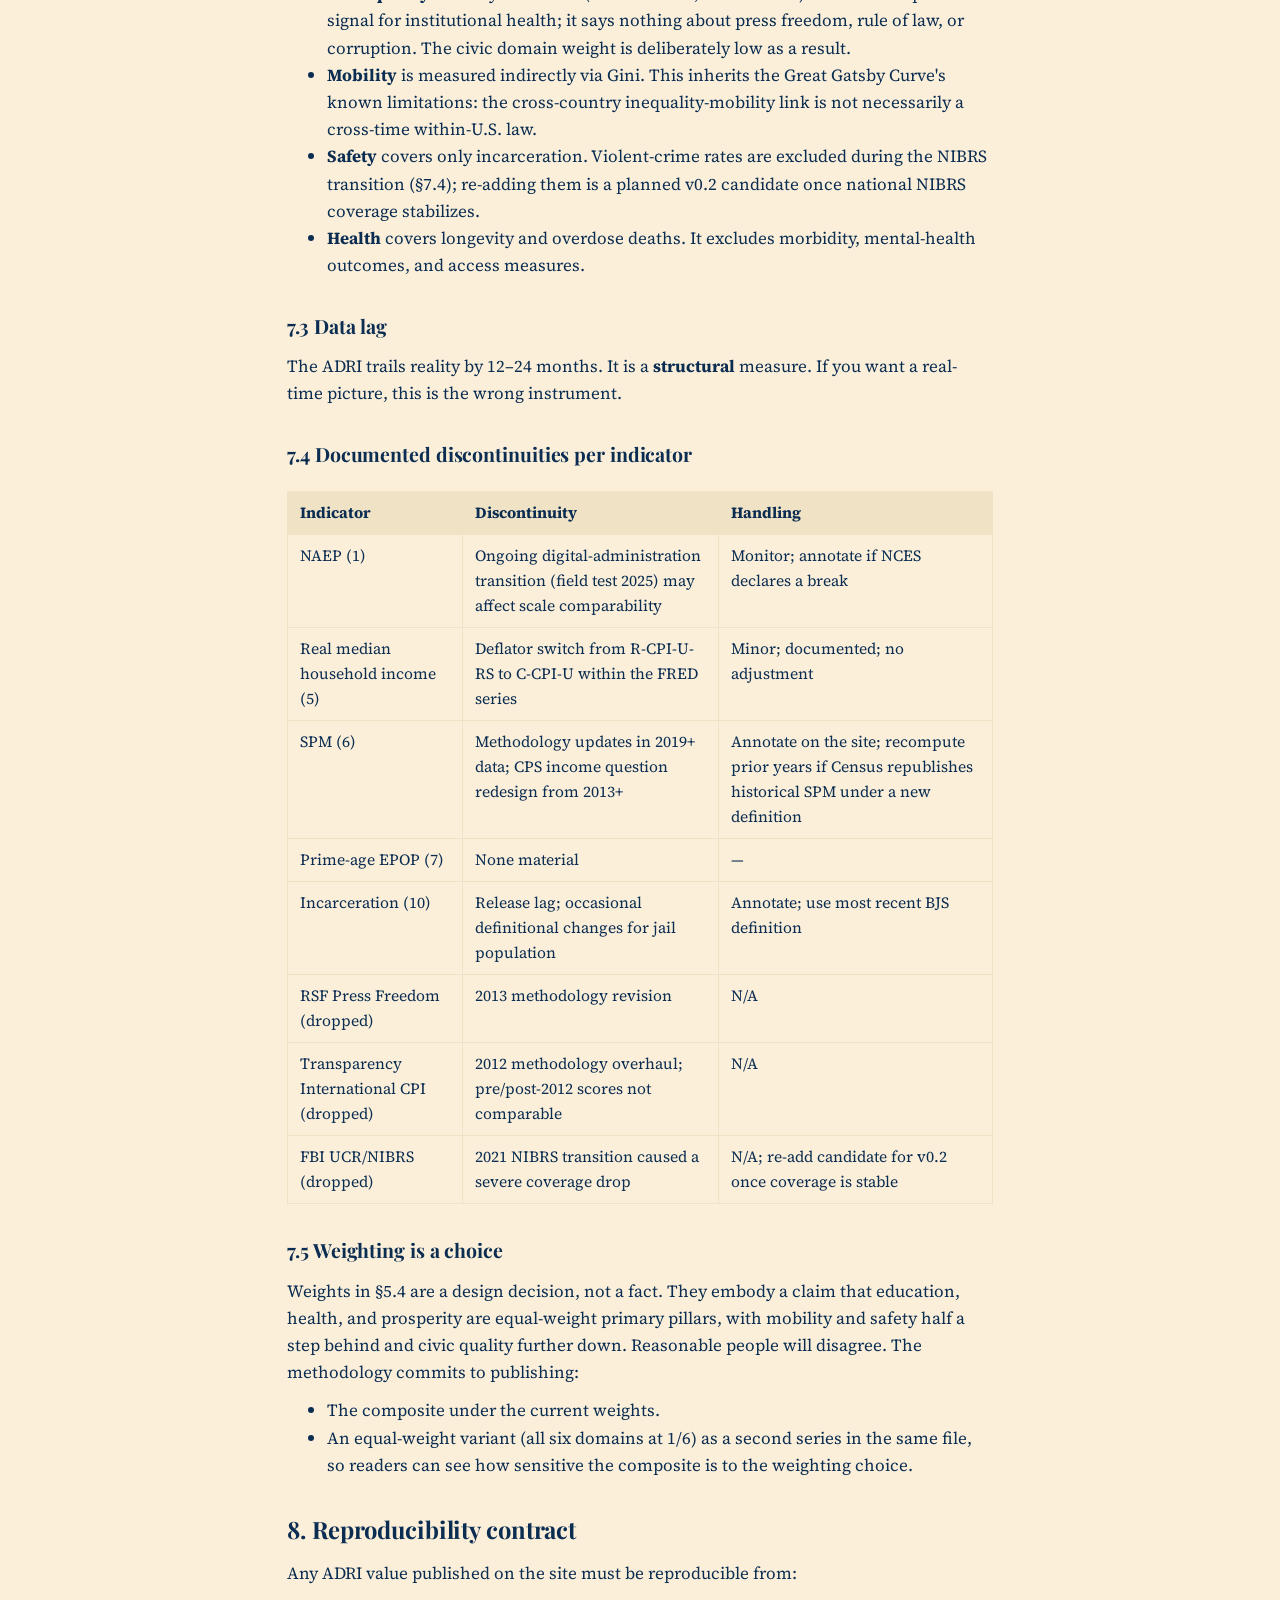
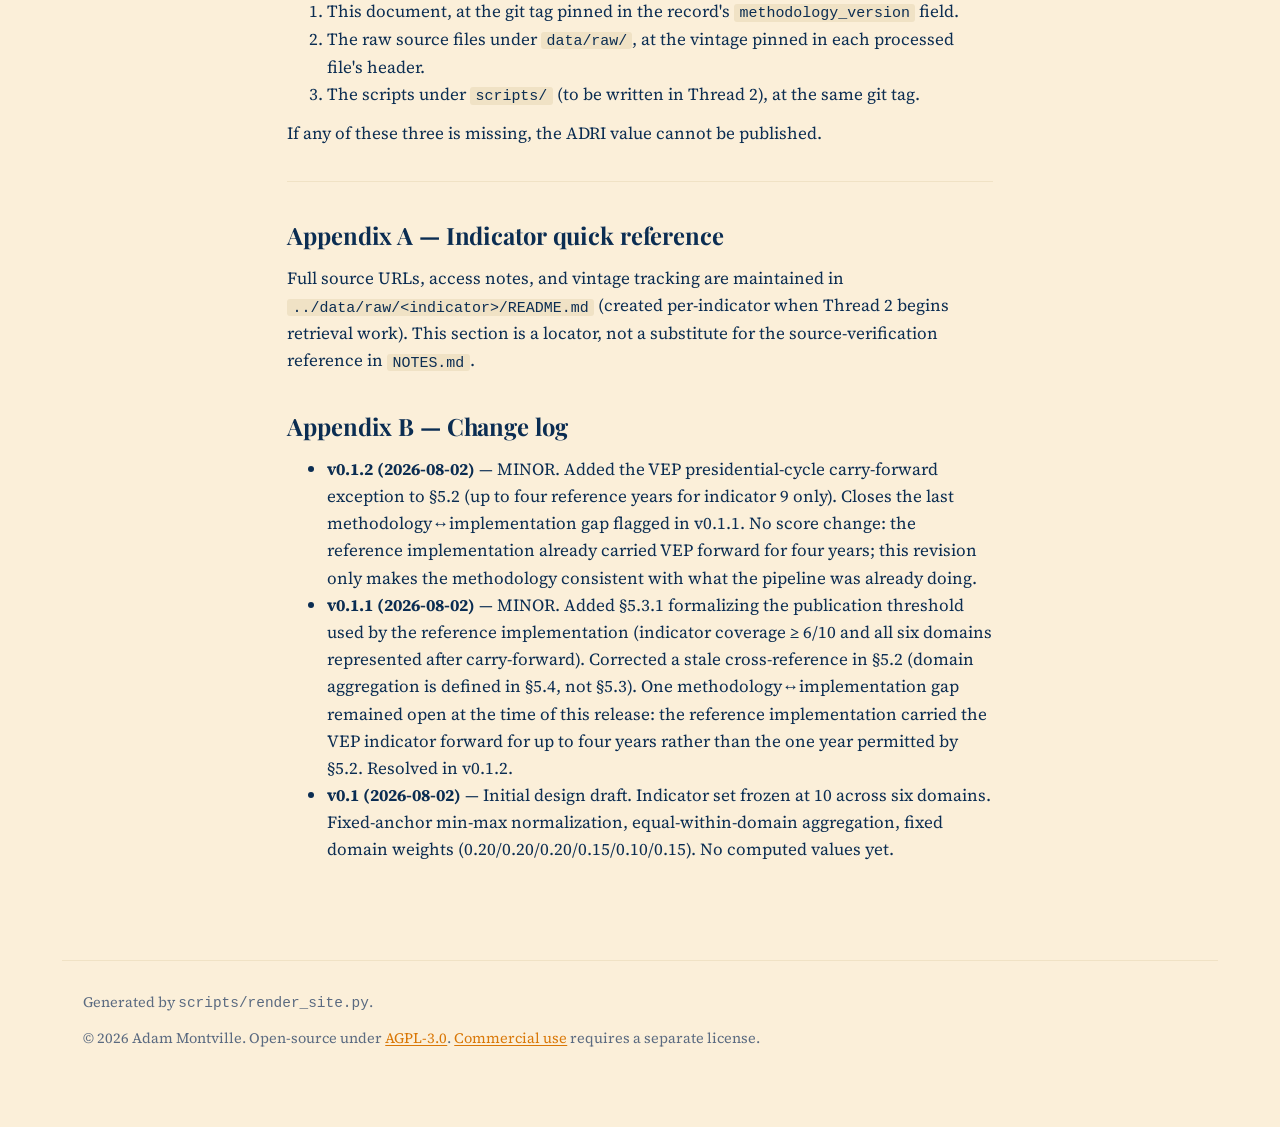
==== commit 5b7d7775: "Site restyle, quarterly refresh automation, and footer license line Site restyle ------------ Applie" ====
--- a/site/methodology.html
+++ b/site/methodology.html
@@ -4,6 +4,9 @@
   <meta charset="utf-8"/>
   <meta name="viewport" content="width=device-width, initial-scale=1"/>
   <title>American Dream Reality Index — Methodology</title>
+  <link rel="preconnect" href="https://fonts.googleapis.com"/>
+  <link rel="preconnect" href="https://fonts.gstatic.com" crossorigin/>
+  <link href="https://fonts.googleapis.com/css2?family=Playfair+Display:wght@400;700;900&family=Source+Serif+4:opsz,wght@8..60,400;8..60,600;8..60,700&display=swap" rel="stylesheet"/>
   <link rel="stylesheet" href="assets/style.css"/>
 </head>
 <body>
@@ -136,6 +139,13 @@
   </main>
   <footer class="site-footer">
     <p>Generated by <code>scripts/render_site.py</code>.</p>
+    <p class="footer-license">
+      © 2026 Adam Montville.
+      Open-source under
+      <a href="https://github.com/AdamMontville/american-dream-reality-index/blob/main/LICENSE.md">AGPL-3.0</a>.
+      <a href="https://github.com/AdamMontville/american-dream-reality-index/blob/main/COMMERCIAL_LICENSE.md">Commercial use</a>
+      requires a separate license.
+    </p>
   </footer>
 </body>
 </html>
--- a/site/assets/style.css
+++ b/site/assets/style.css
@@ -1,19 +1,44 @@
 /* American Dream Reality Index — site styles.
- * Deliberately plain: no CDN, no framework.
+ *
+ * Palette matches the author's Substack visual identity so the two sites
+ * read as a family:
+ *   navy   #0b2d52  (primary type, wordmark, chart line)
+ *   cream  #FBEFD9  (page background, card fills)
+ *   amber  #d97706  (single accent: links, focus, chart annotations)
+ *
+ * Type: Playfair Display for the display wordmark and page headings,
+ * Source Serif 4 for body copy. Both self-load from Google Fonts; the
+ * font-family stacks fall back to system serifs so the page remains
+ * readable if the fonts fail to load.
+ *
+ * No framework, no CDN beyond the font files.
  */
 
 :root {
-  --bg: #fbfaf7;
-  --fg: #1c1e21;
-  --muted: #5e6572;
-  --accent: #2d5a8a;
-  --accent-soft: #d8e4f2;
-  --line: #dcd8d2;
-  --card-bg: #ffffff;
+  --navy: #0b2d52;
+  --navy-soft: #234670;
+  --cream: #FBEFD9;
+  --cream-hi: #fff7e3;       /* card fill: 1 step lighter than the page */
+  --cream-lo: #f0e2c5;       /* muted rules and hairlines */
+  --amber: #d97706;
+  --amber-soft: #f2d19a;
+
+  --fg: var(--navy);
+  --bg: var(--cream);
+  --muted: #5a6a80;          /* navy shifted toward gray for secondary type */
+  --accent: var(--amber);
+  --line: var(--cream-lo);
+  --card-bg: var(--cream-hi);
+
   --up: #2f7a4d;
   --down: #a3452c;
-  --flat: #5e6572;
+  --flat: #5a6a80;
+
   --max-width: 68rem;
+
+  --font-display: "Playfair Display", "Bodoni Moda", Georgia, "Times New Roman", serif;
+  --font-body: "Source Serif 4", "Source Serif Pro", Georgia, "Times New Roman", serif;
+  --font-mono: "JetBrains Mono", "Menlo", "Consolas", monospace;
 }
 
 * { box-sizing: border-box; }
@@ -23,52 +48,79 @@
   padding: 0;
   background: var(--bg);
   color: var(--fg);
-  font-family: "Georgia", "Times New Roman", serif;
+  font-family: var(--font-body);
   font-size: 17px;
-  line-height: 1.55;
+  line-height: 1.6;
+  -webkit-font-smoothing: antialiased;
 }
 
 body { padding-bottom: 3rem; }
 
-a { color: var(--accent); text-decoration: underline; }
+a { color: var(--accent); text-decoration: underline; text-underline-offset: 2px; }
 a:hover { text-decoration: none; }
+
+/* --- Header / wordmark ---------------------------------------------------- */
 
 .site-header {
   max-width: var(--max-width);
   margin: 0 auto;
-  padding: 2.5rem 1.25rem 1.5rem;
+  padding: 3rem 1.25rem 1.5rem;
   border-bottom: 1px solid var(--line);
 }
+
+.wordmark {
+  font-family: var(--font-display);
+  font-weight: 700;
+  font-size: clamp(2.4rem, 5.5vw, 3.6rem);
+  letter-spacing: 0.02em;
+  line-height: 1.05;
+  margin: 0 0 0.5rem;
+  color: var(--navy);
+}
+.wordmark .wordmark-mono {
+  /* First word gets a bolder weight; second gets lighter — mirrors the
+     "ADAM MONTVILLE" masthead treatment on the Substack. */
+  font-weight: 900;
+}
+.wordmark .wordmark-thin { font-weight: 400; }
+
 .site-header h1 {
+  font-family: var(--font-display);
+  font-weight: 700;
   font-size: 2rem;
   margin: 0 0 0.25rem;
-  letter-spacing: -0.01em;
+  letter-spacing: -0.005em;
 }
 .site-header .tagline {
   color: var(--muted);
   font-size: 1.05rem;
-  margin: 0 0 0.75rem;
-  max-width: 42rem;
+  margin: 0 0 1rem;
+  max-width: 44rem;
+  line-height: 1.55;
 }
 .site-header nav a {
-  margin-right: 1rem;
+  margin-right: 1.5rem;
   font-size: 0.95rem;
 }
 
 main {
   max-width: var(--max-width);
   margin: 0 auto;
-  padding: 1.5rem 1.25rem;
+  padding: 1.75rem 1.25rem;
 }
 
 section { margin-bottom: 2.75rem; }
 section h2 {
-  font-size: 1.25rem;
-  margin: 0 0 0.75rem;
-  letter-spacing: -0.005em;
-}
-
-/* Latest ADRI section */
+  font-family: var(--font-display);
+  font-weight: 700;
+  font-size: 1.35rem;
+  margin: 0 0 0.85rem;
+  letter-spacing: -0.005em;
+  color: var(--navy);
+}
+
+/* --- Latest ADRI card ---------------------------------------------------- */
+
 .latest {
   display: grid;
   grid-template-columns: 18rem 1fr;
@@ -79,141 +131,147 @@
   .latest { grid-template-columns: 1fr; }
 }
 
-.latest-card {
+.latest-card, .chart-wrap, .domain-card {
   background: var(--card-bg);
   border: 1px solid var(--line);
-  border-radius: 6px;
+  border-radius: 4px;
   padding: 1.25rem;
 }
 .latest-label {
   color: var(--muted);
   text-transform: uppercase;
-  letter-spacing: 0.06em;
-  font-size: 0.78rem;
-  margin: 0 0 0.25rem;
+  letter-spacing: 0.08em;
+  font-size: 0.75rem;
+  margin: 0 0 0.35rem;
+  font-family: var(--font-body);
 }
 .latest-value {
-  font-size: 3rem;
+  font-family: var(--font-display);
+  font-size: 3.4rem;
   font-weight: 700;
   margin: 0;
-  line-height: 1.05;
-  color: var(--accent);
-  font-family: "Helvetica Neue", "Arial", sans-serif;
-}
-.latest-year { color: var(--muted); font-size: 0.95rem; margin: 0.15rem 0 0.75rem; }
+  line-height: 1.0;
+  color: var(--navy);
+  letter-spacing: -0.01em;
+}
+.latest-year { color: var(--muted); font-size: 0.95rem; margin: 0.35rem 0 0.85rem; }
 .latest-trend { margin: 0.35rem 0; font-size: 0.95rem; }
 .latest-trend.up { color: var(--up); }
 .latest-trend.down { color: var(--down); }
 .latest-trend.flat { color: var(--flat); }
 .latest-equal, .latest-confidence {
-  margin: 0.15rem 0; color: var(--muted); font-size: 0.9rem;
-}
-
-.chart-wrap {
-  background: var(--card-bg);
-  border: 1px solid var(--line);
-  border-radius: 6px;
-  padding: 1rem 1rem 0.75rem;
-}
+  margin: 0.2rem 0; color: var(--muted); font-size: 0.9rem;
+}
+
+.chart-wrap { padding: 1rem 1rem 0.75rem; }
 #chart-container { width: 100%; }
 #chart-container svg { width: 100%; height: auto; display: block; }
-.chart-caption { color: var(--muted); font-size: 0.85rem; margin: 0.35rem 0 0; }
-
-/* Domain grid */
+.chart-caption { color: var(--muted); font-size: 0.85rem; margin: 0.4rem 0 0; }
+
+/* --- Domain grid --------------------------------------------------------- */
+
 .domain-grid {
   display: grid;
   grid-template-columns: repeat(auto-fit, minmax(11rem, 1fr));
   gap: 0.75rem;
 }
-.domain-card {
-  background: var(--card-bg);
-  border: 1px solid var(--line);
-  border-radius: 6px;
-  padding: 0.75rem 0.9rem;
-}
+.domain-card { padding: 0.85rem 1rem; }
 .domain-name {
-  font-size: 0.78rem;
+  font-size: 0.75rem;
   text-transform: uppercase;
-  letter-spacing: 0.06em;
-  color: var(--muted);
-  margin: 0 0 0.2rem;
+  letter-spacing: 0.08em;
+  color: var(--muted);
+  margin: 0 0 0.25rem;
 }
 .domain-score {
-  font-size: 1.6rem;
+  font-family: var(--font-display);
+  font-size: 1.75rem;
   font-weight: 700;
   margin: 0;
-  color: var(--accent);
-  font-family: "Helvetica Neue", "Arial", sans-serif;
+  color: var(--navy);
+  letter-spacing: -0.005em;
 }
 .domain-weight {
   color: var(--muted);
   font-size: 0.8rem;
-  margin: 0.15rem 0 0;
-}
-
-/* Caveats */
+  margin: 0.2rem 0 0;
+}
+
+/* --- Caveats ------------------------------------------------------------- */
+
 .caveats ul { padding-left: 1.25rem; }
-.caveats li { margin-bottom: 0.4rem; }
-
-/* Methodology page */
+.caveats li { margin-bottom: 0.5rem; }
+
+/* --- Methodology page --------------------------------------------------- */
+
 .prose {
   max-width: 44rem;
   margin: 0 auto;
   padding: 1rem 1.25rem 2rem;
 }
 .prose h1, .prose h2, .prose h3, .prose h4 {
-  letter-spacing: -0.005em;
-  margin-top: 1.75rem;
-  margin-bottom: 0.5rem;
-}
-.prose h1 { font-size: 1.75rem; }
-.prose h2 { font-size: 1.3rem; }
-.prose h3 { font-size: 1.1rem; }
-.prose p, .prose ul, .prose ol, .prose blockquote { margin: 0.6rem 0; }
+  font-family: var(--font-display);
+  font-weight: 700;
+  letter-spacing: -0.005em;
+  margin-top: 1.85rem;
+  margin-bottom: 0.55rem;
+  color: var(--navy);
+}
+.prose h1 { font-size: 1.9rem; }
+.prose h2 { font-size: 1.4rem; }
+.prose h3 { font-size: 1.15rem; }
+.prose p, .prose ul, .prose ol, .prose blockquote { margin: 0.65rem 0; }
 .prose blockquote {
-  border-left: 3px solid var(--accent-soft);
-  padding: 0.25rem 0.75rem;
-  color: var(--muted);
-  margin: 0.75rem 0;
+  border-left: 3px solid var(--amber);
+  padding: 0.35rem 0.9rem;
+  color: var(--muted);
+  margin: 0.9rem 0;
+  background: rgba(217, 119, 6, 0.05);
 }
 .prose code {
-  font-family: "Menlo", "Consolas", monospace;
-  font-size: 0.9em;
-  background: #eeece7;
-  padding: 0.05em 0.3em;
+  font-family: var(--font-mono);
+  font-size: 0.88em;
+  background: var(--cream-lo);
+  padding: 0.05em 0.35em;
   border-radius: 3px;
+  color: var(--navy);
 }
 .prose pre {
-  background: #eeece7;
-  padding: 0.75rem;
+  background: var(--cream-lo);
+  padding: 0.85rem 1rem;
   overflow-x: auto;
   border-radius: 4px;
-  font-size: 0.9rem;
+  font-size: 0.88rem;
+  border: 1px solid var(--line);
 }
 .prose pre code { background: transparent; padding: 0; }
 .prose hr { border: none; border-top: 1px solid var(--line); margin: 2rem 0; }
 
-.table-wrap { overflow-x: auto; margin: 1rem 0; }
+.table-wrap { overflow-x: auto; margin: 1.2rem 0; }
 .prose table {
   border-collapse: collapse;
   width: 100%;
-  font-size: 0.9rem;
+  font-size: 0.92rem;
+  font-family: var(--font-body);
 }
 .prose th, .prose td {
   border: 1px solid var(--line);
-  padding: 0.4rem 0.6rem;
+  padding: 0.5rem 0.7rem;
   text-align: left;
   vertical-align: top;
 }
-.prose th { background: #f2efe9; }
-
-/* Footer */
+.prose th { background: var(--cream-lo); font-weight: 700; }
+
+/* --- Footer -------------------------------------------------------------- */
+
 .site-footer {
   max-width: var(--max-width);
-  margin: 2.5rem auto 0;
-  padding: 1rem 1.25rem;
+  margin: 3rem auto 0;
+  padding: 1.5rem 1.25rem 2rem;
   border-top: 1px solid var(--line);
   color: var(--muted);
   font-size: 0.85rem;
-}
-.site-footer p { margin: 0.25rem 0; }
+  line-height: 1.55;
+}
+.site-footer p { margin: 0.3rem 0; }
+.site-footer .footer-license { margin-top: 0.75rem; }
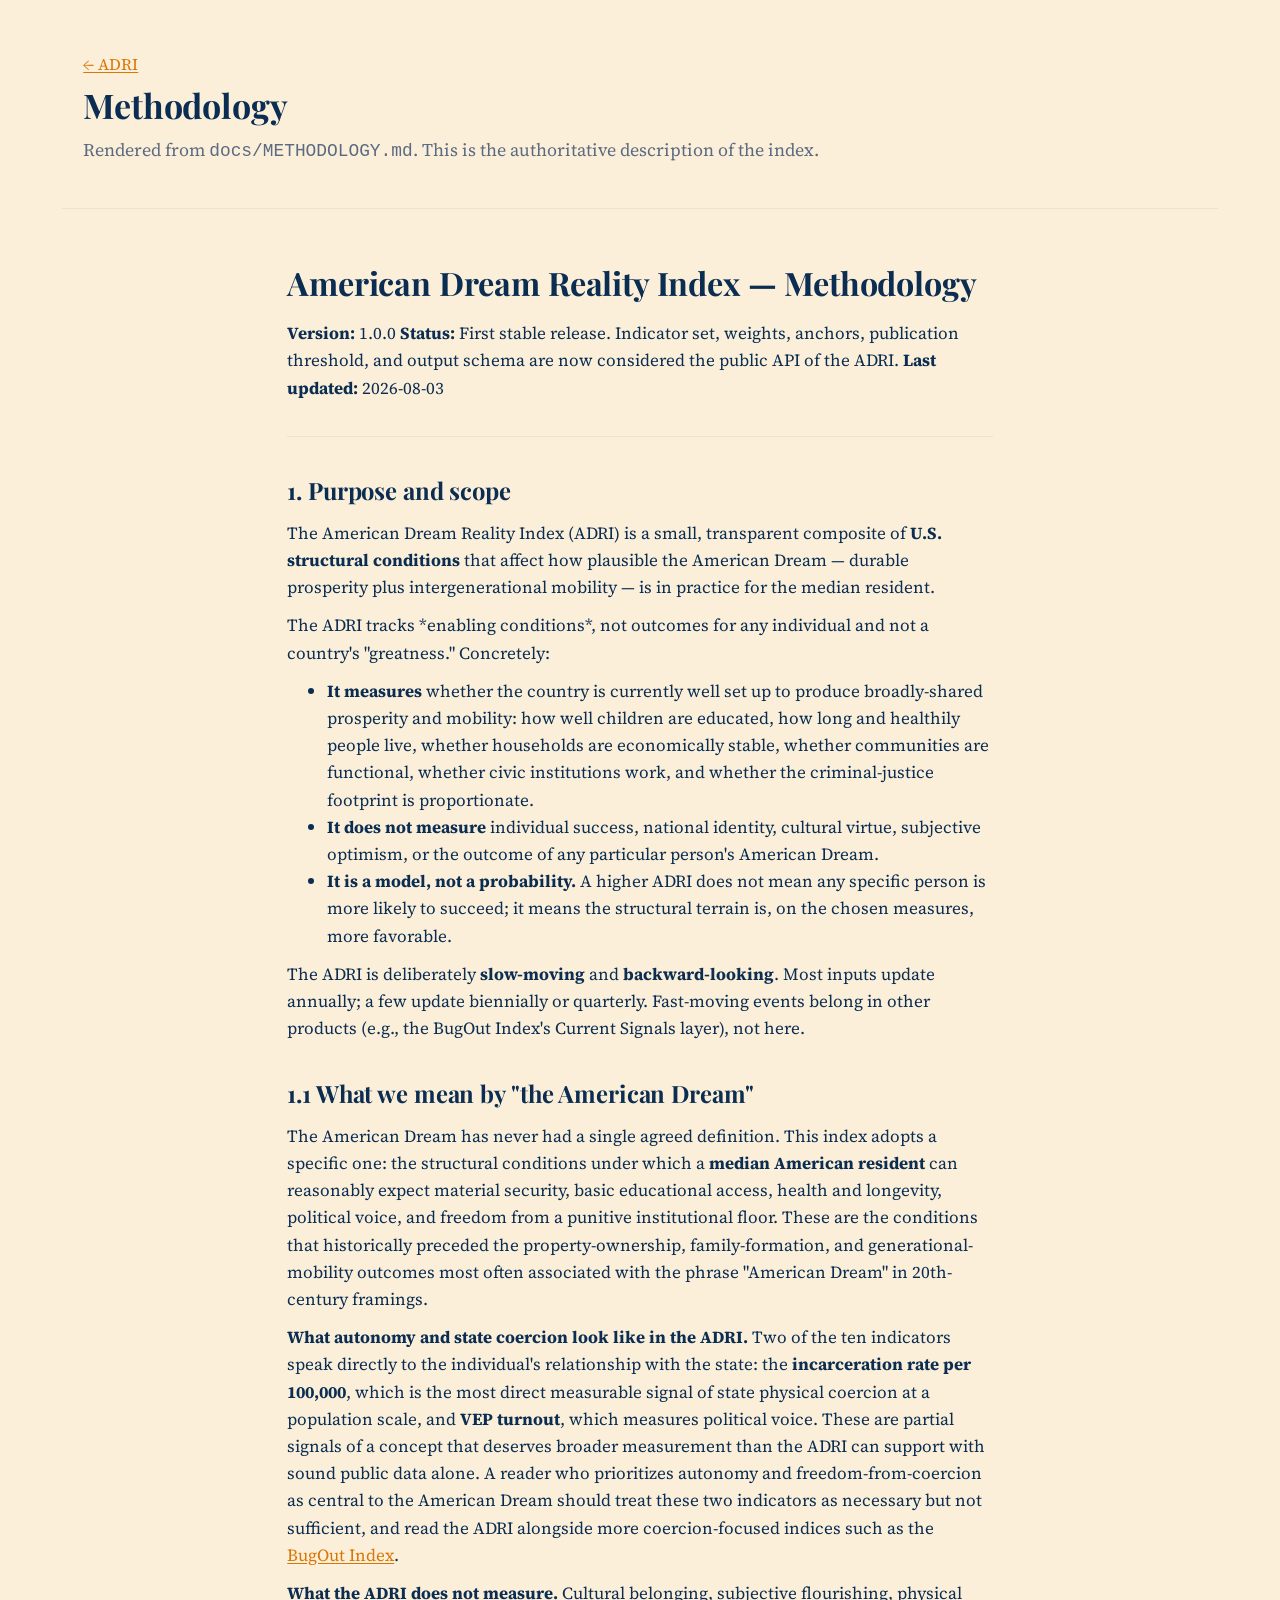
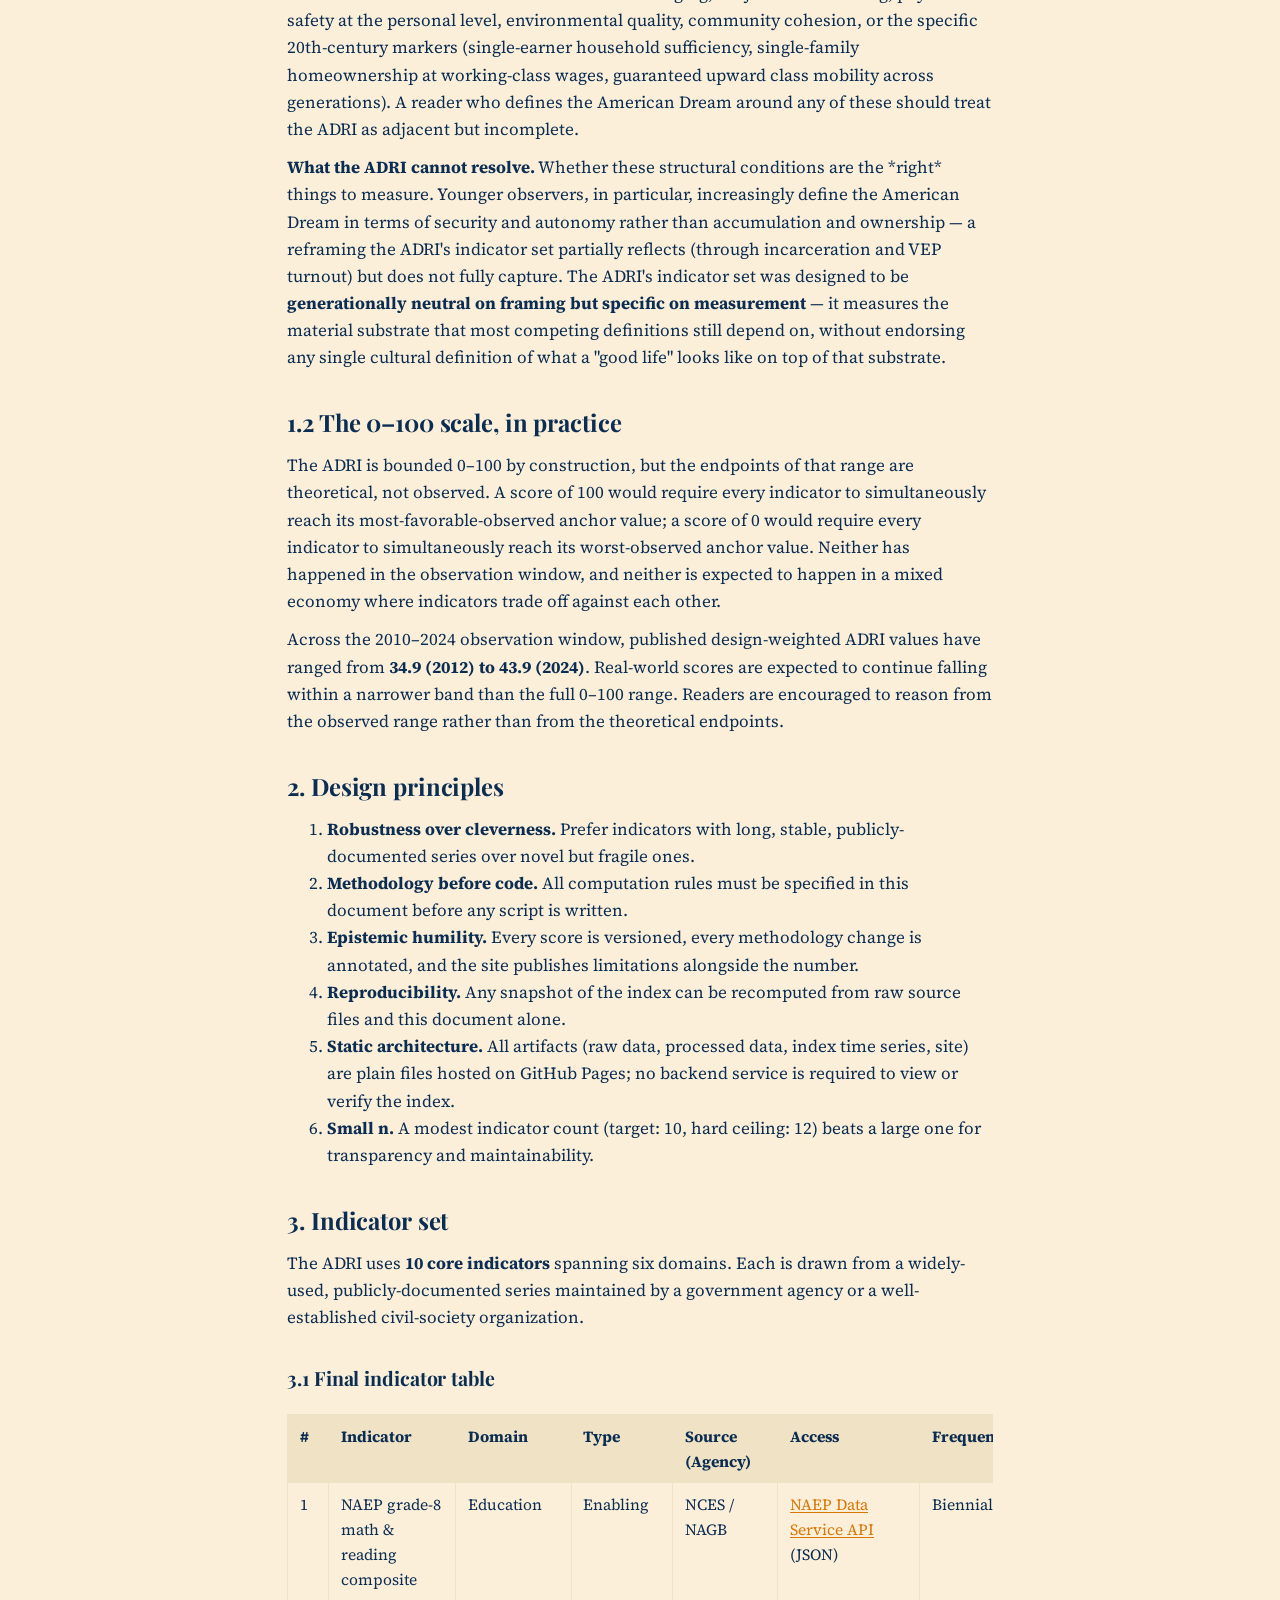
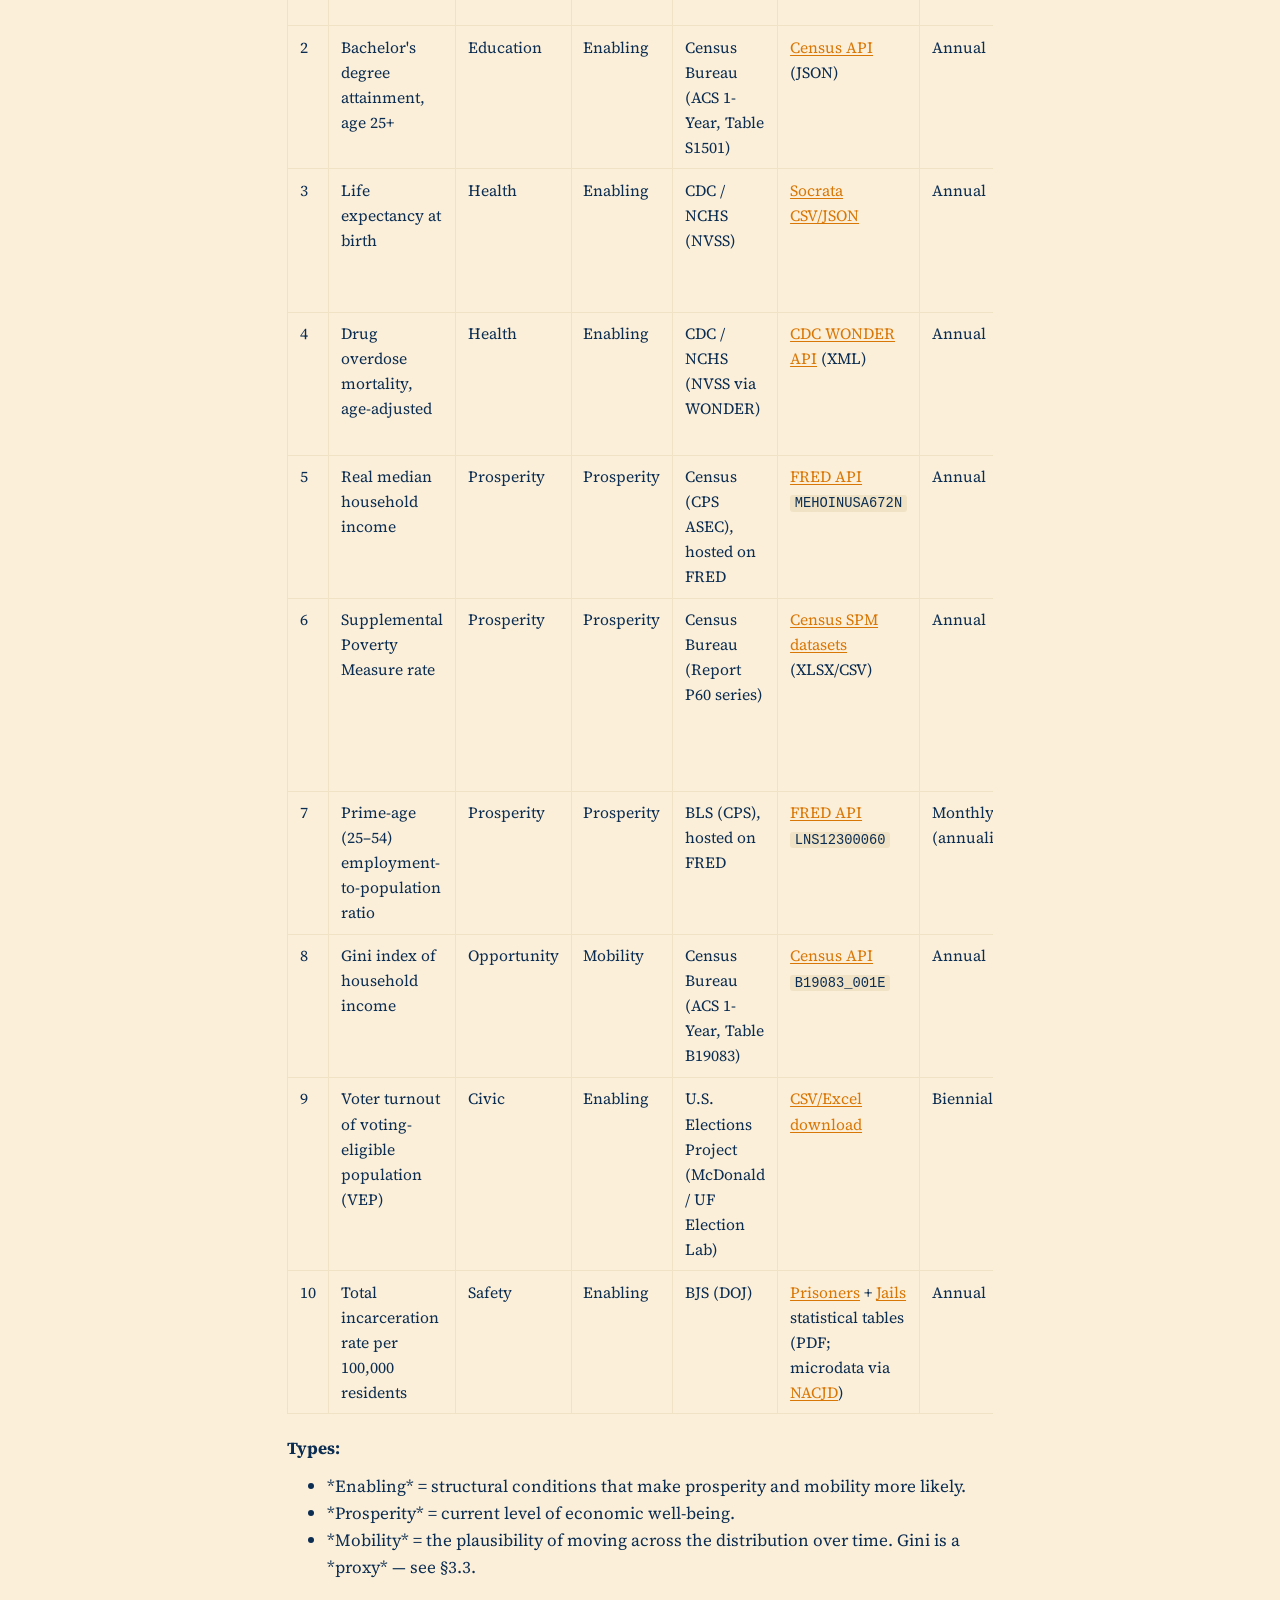
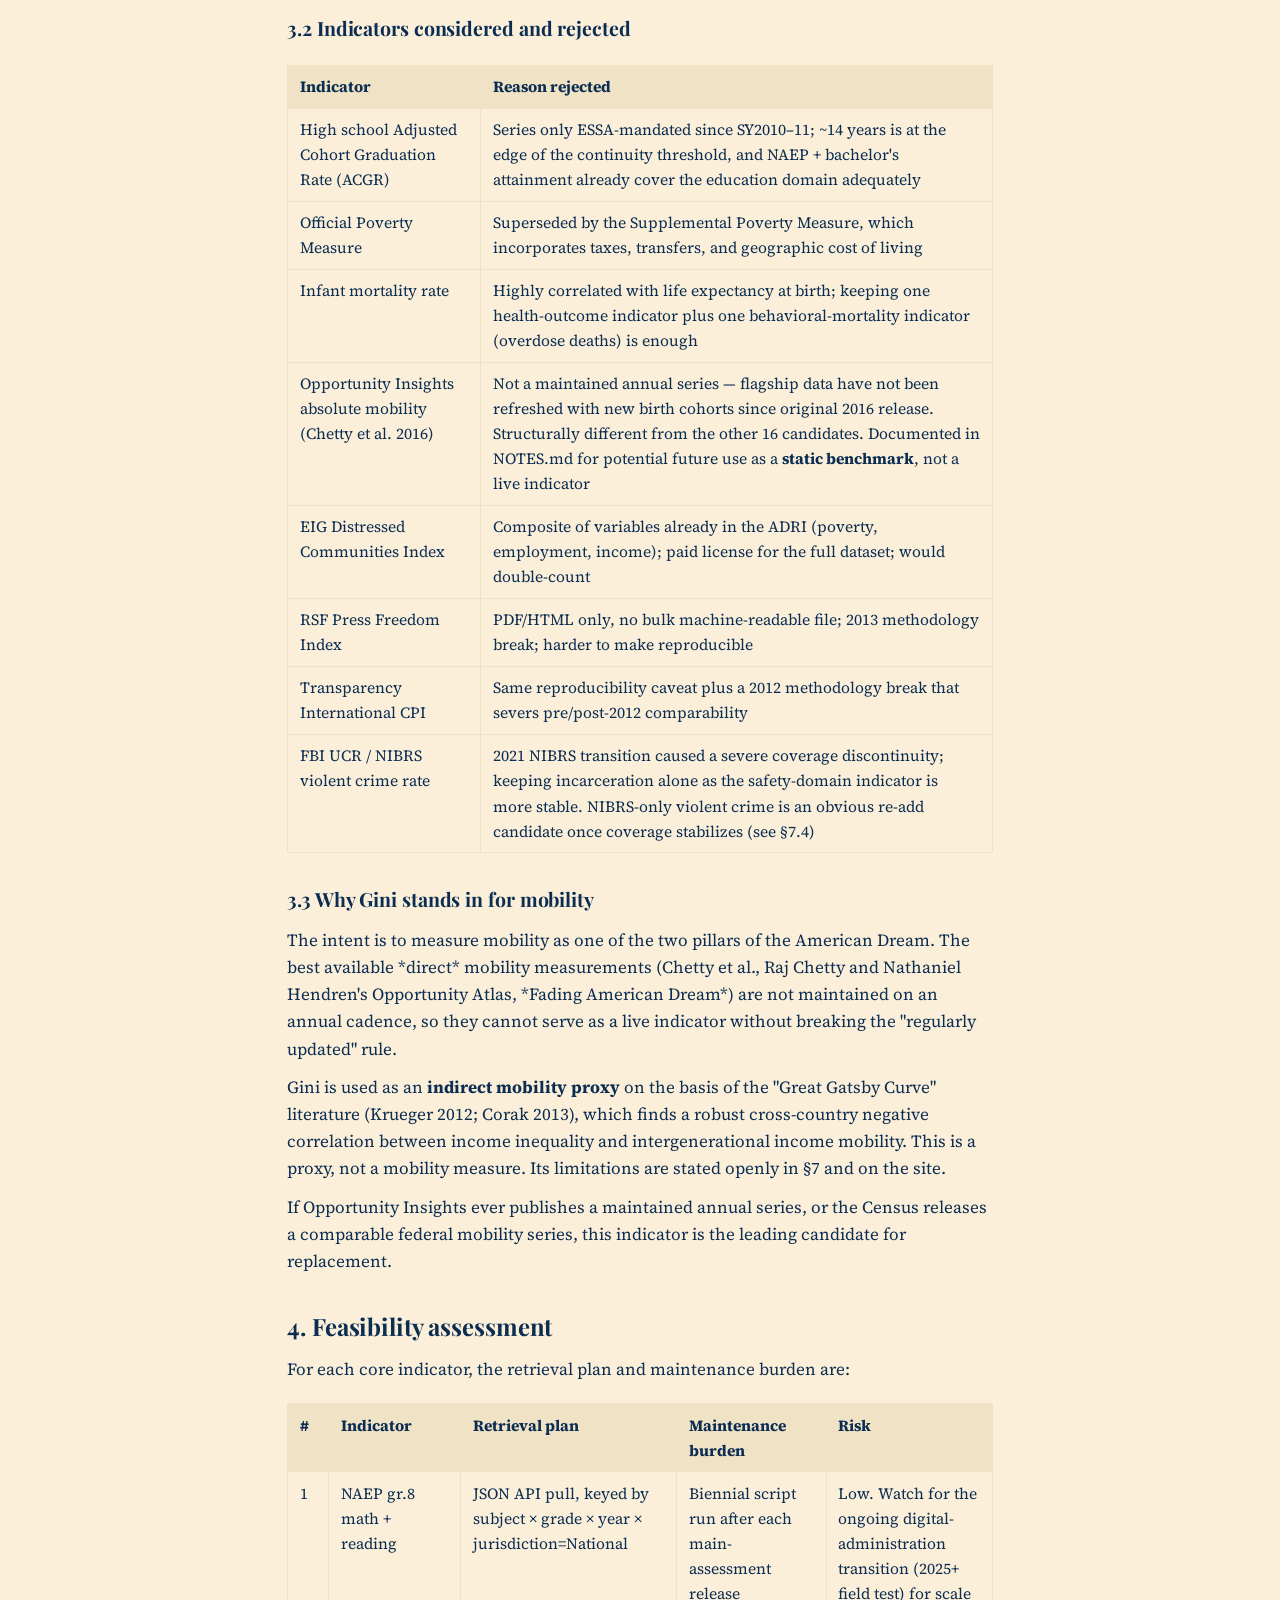
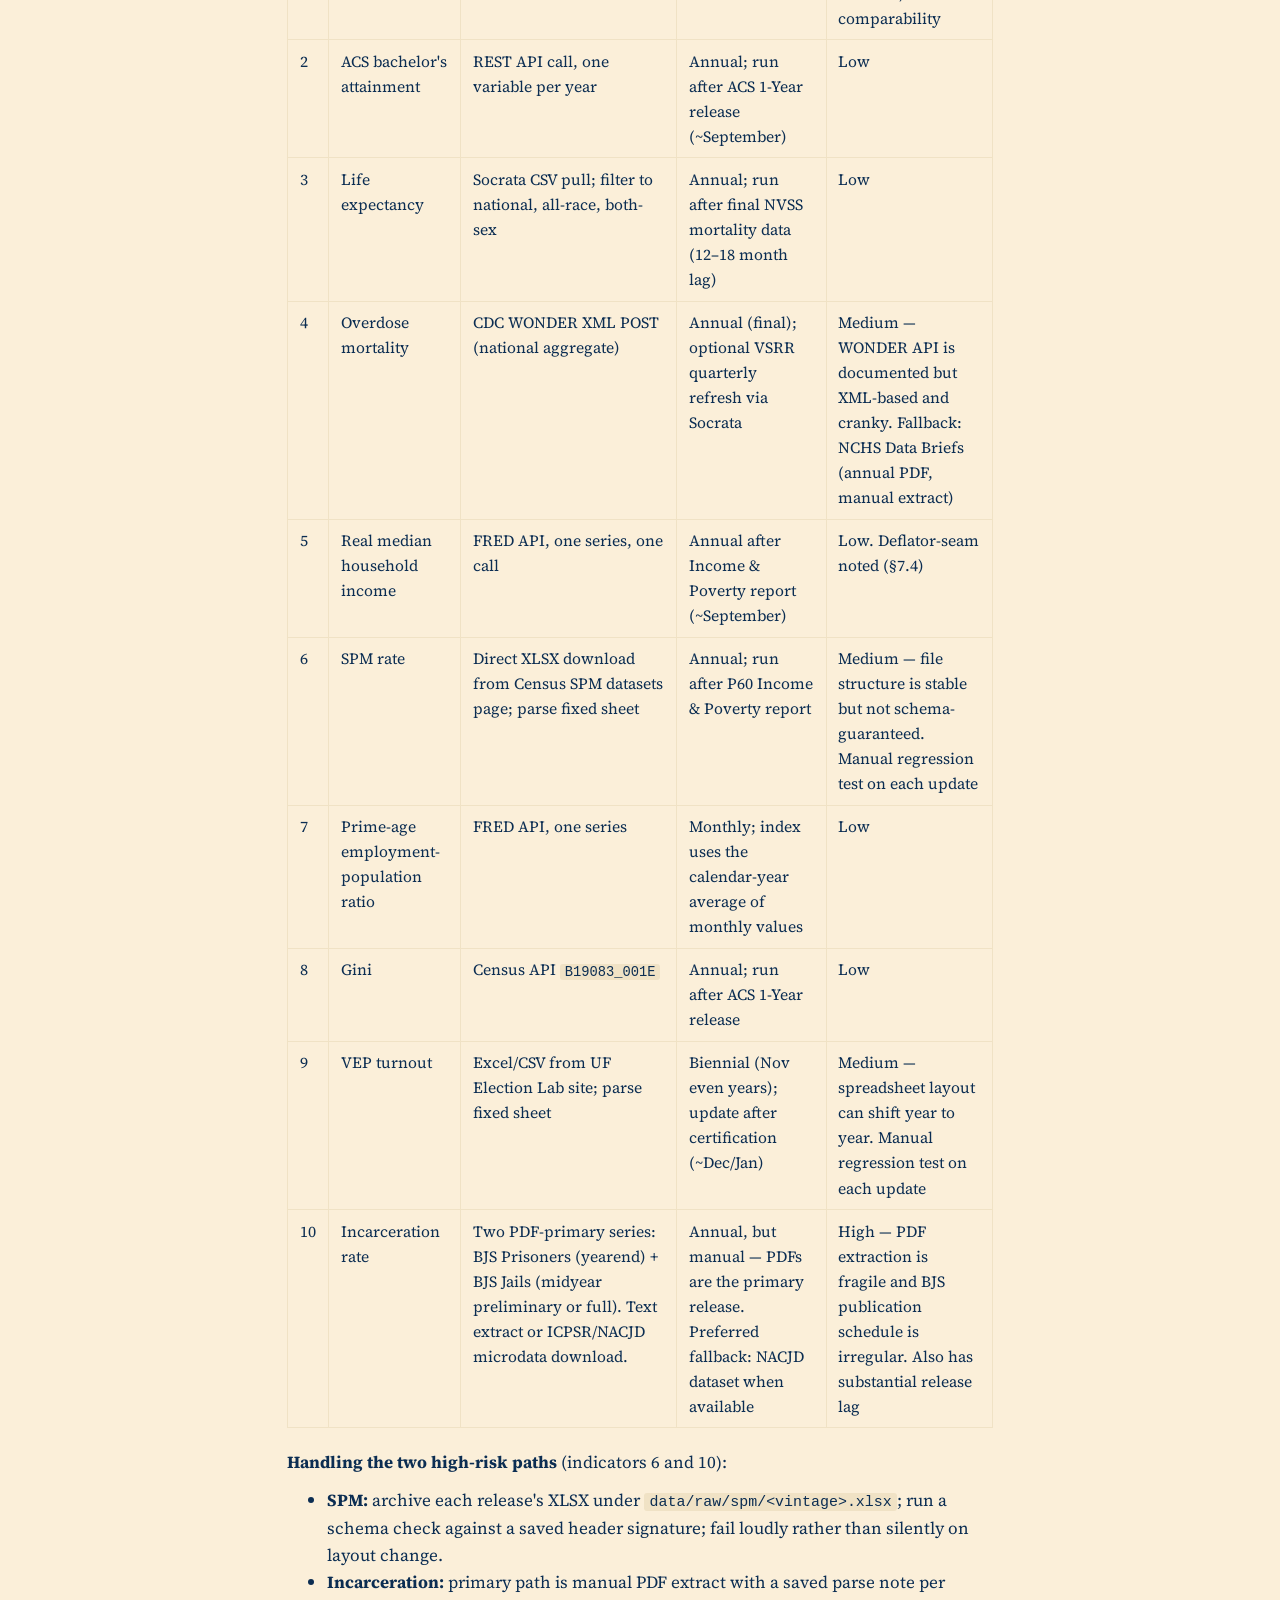
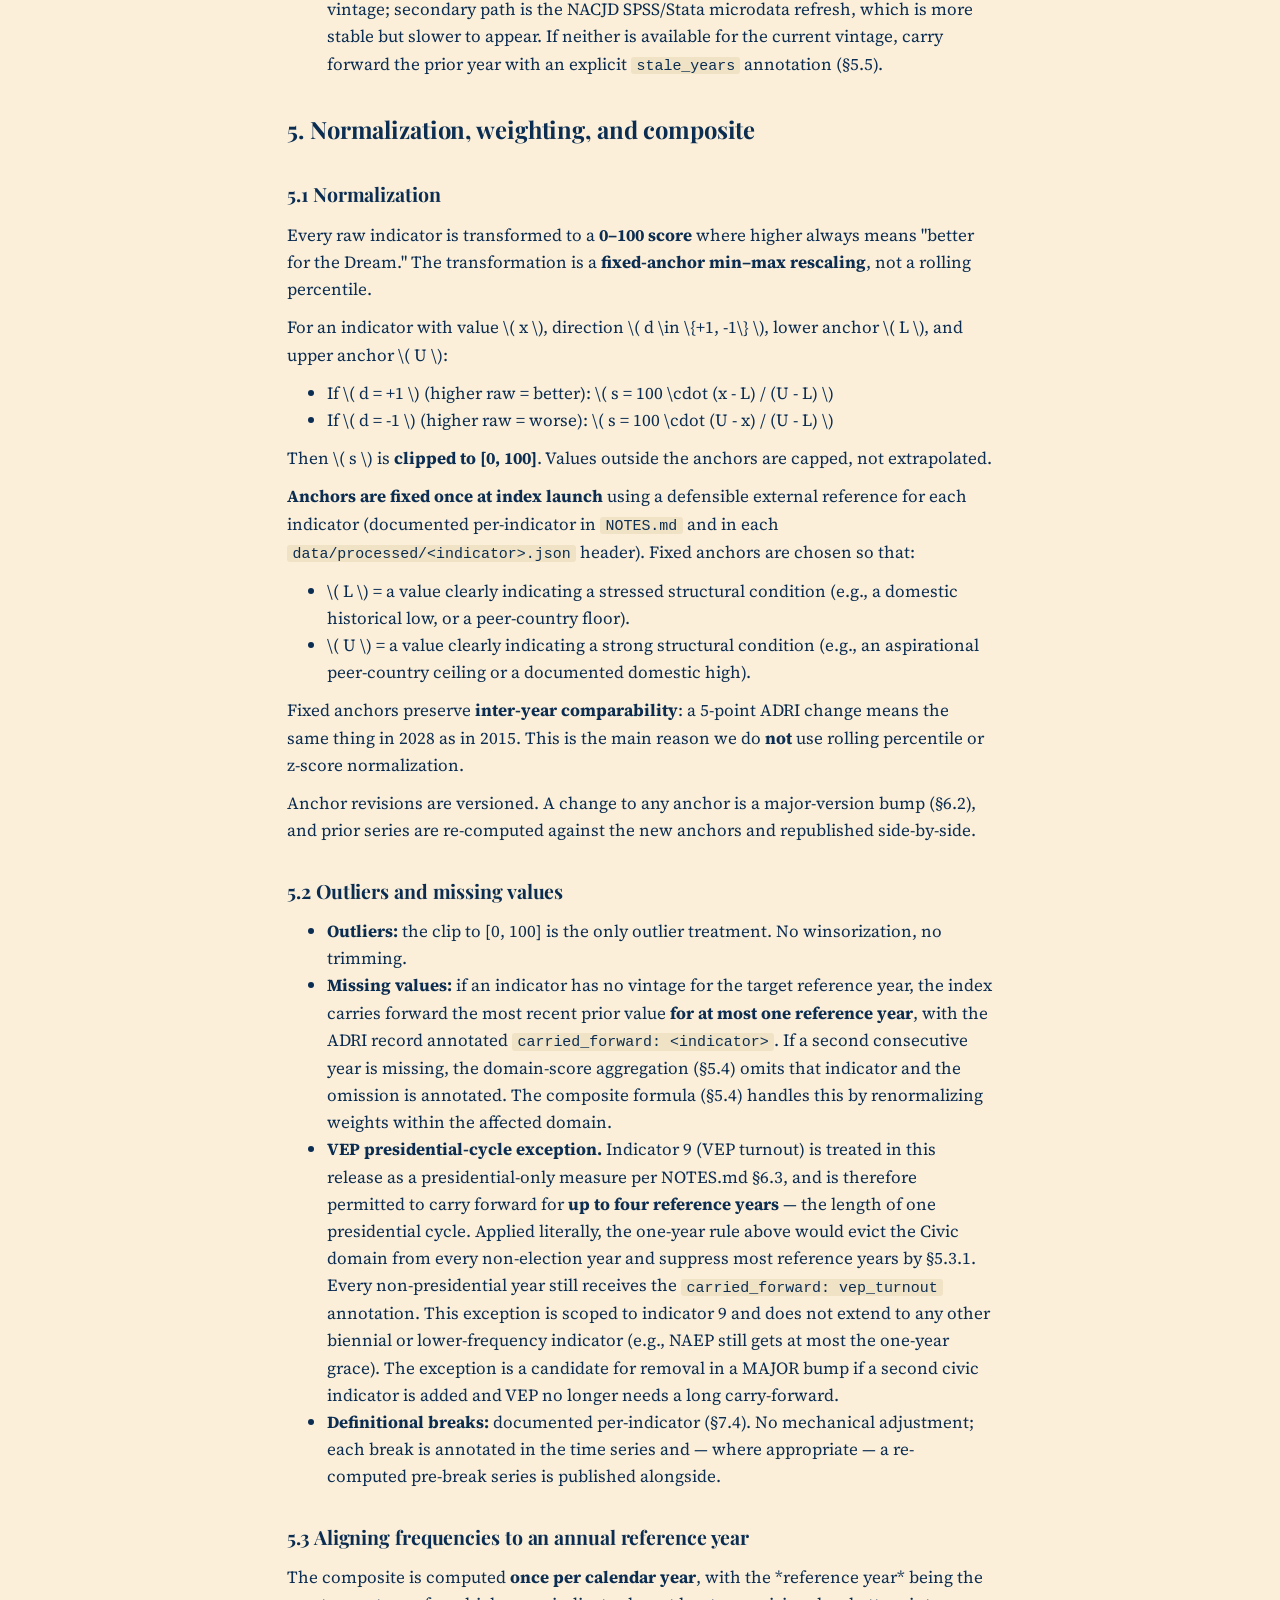
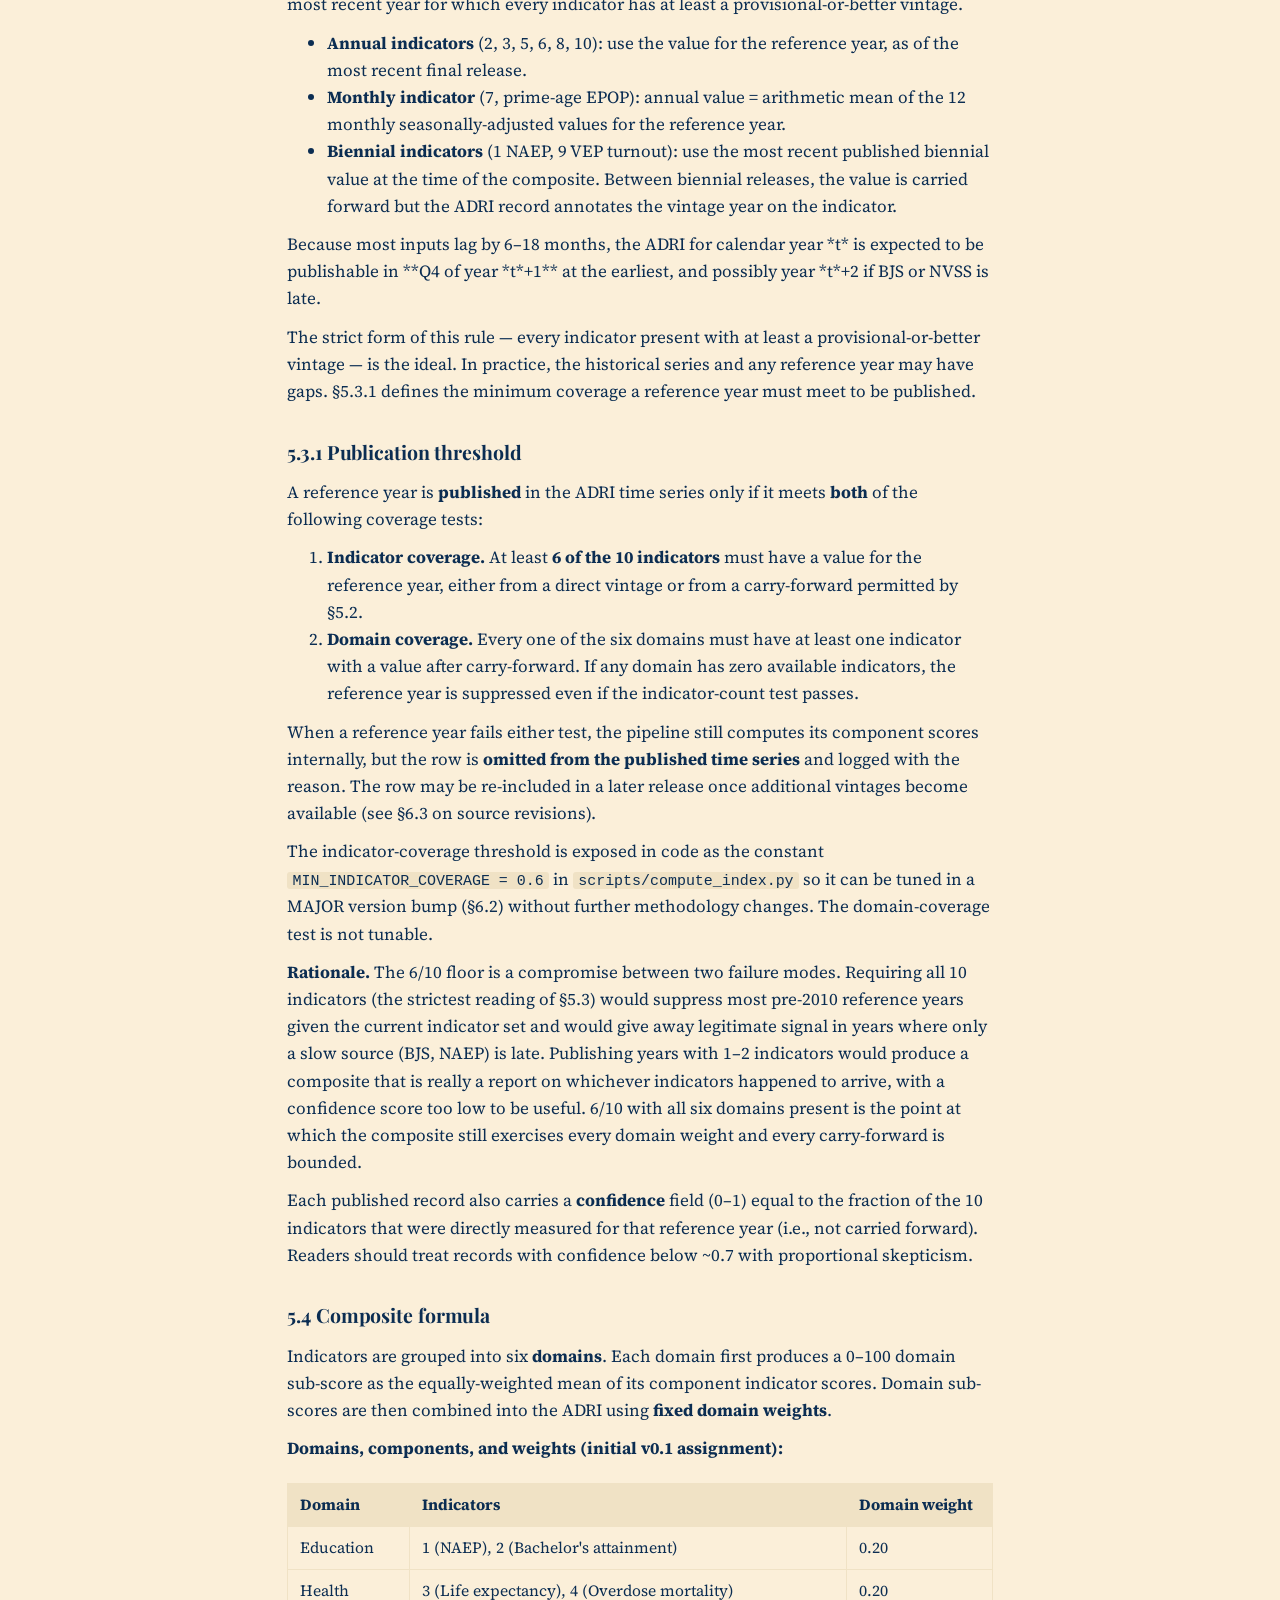
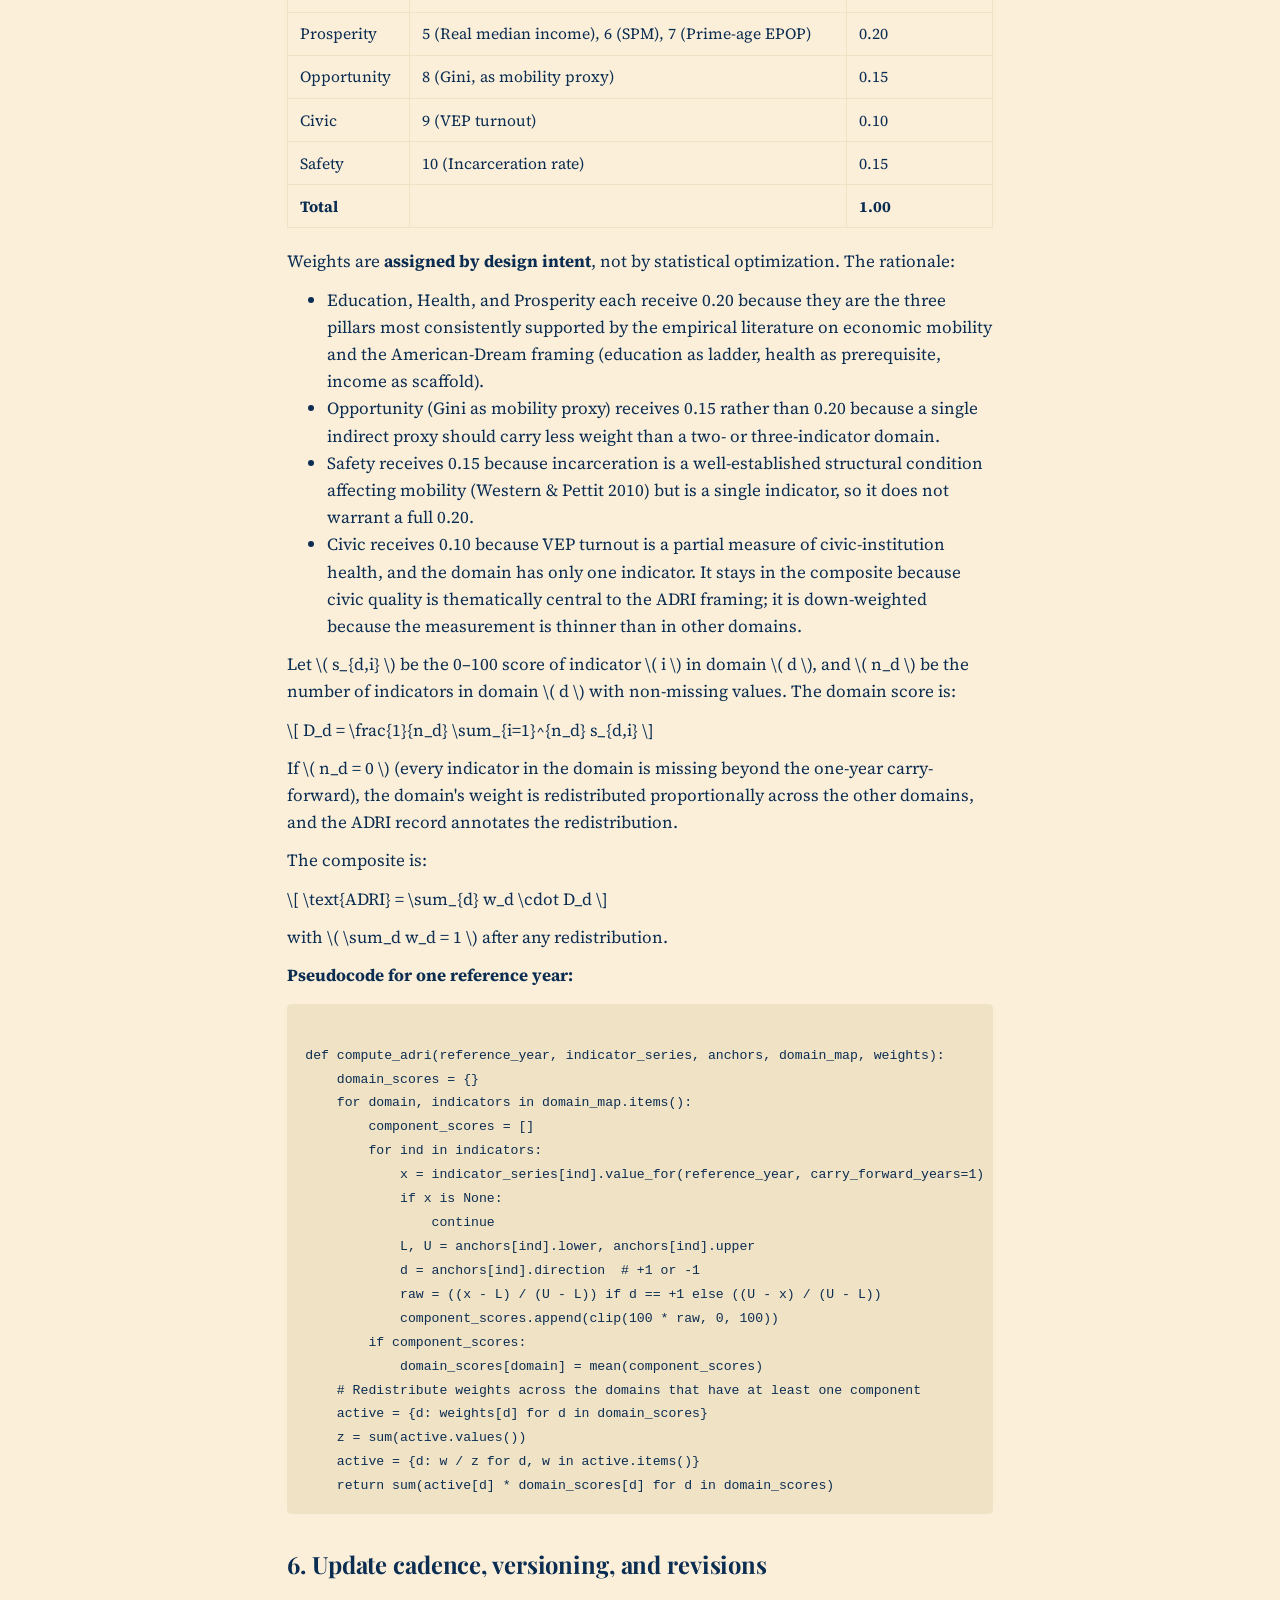
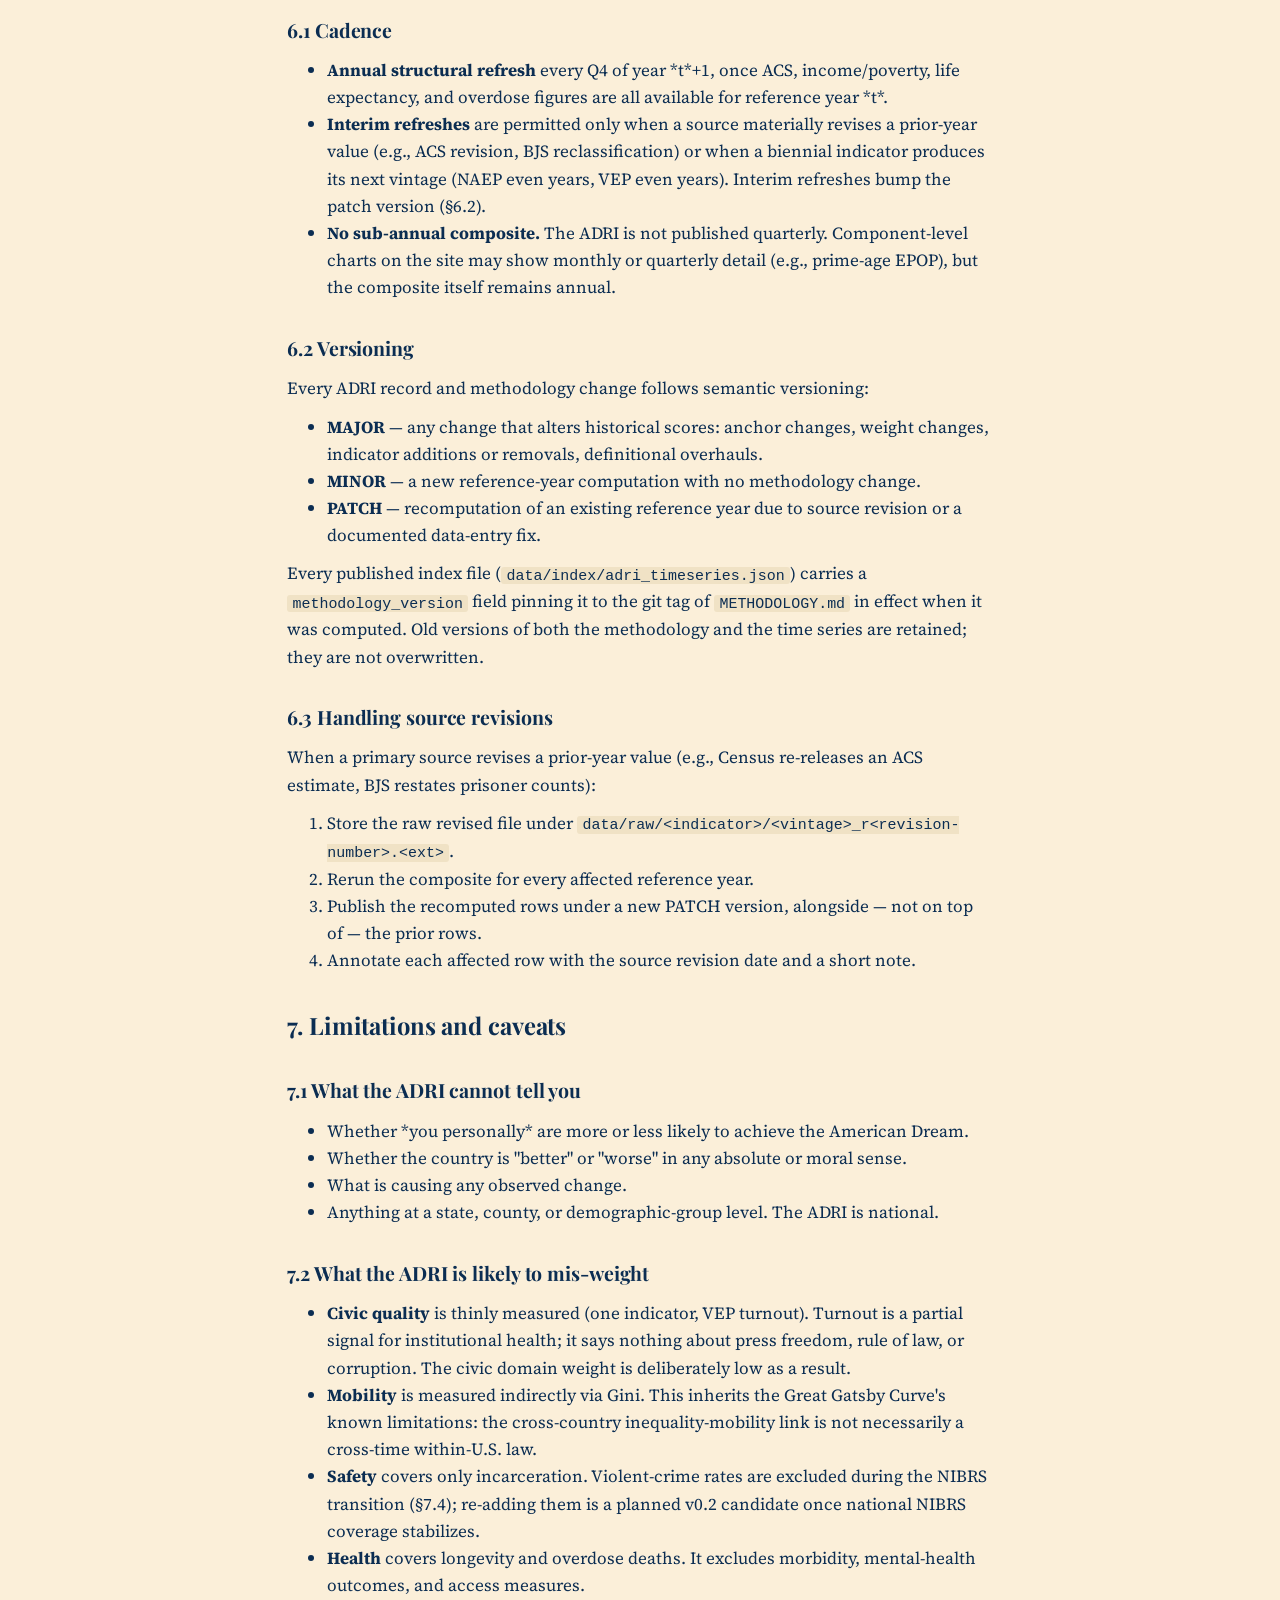
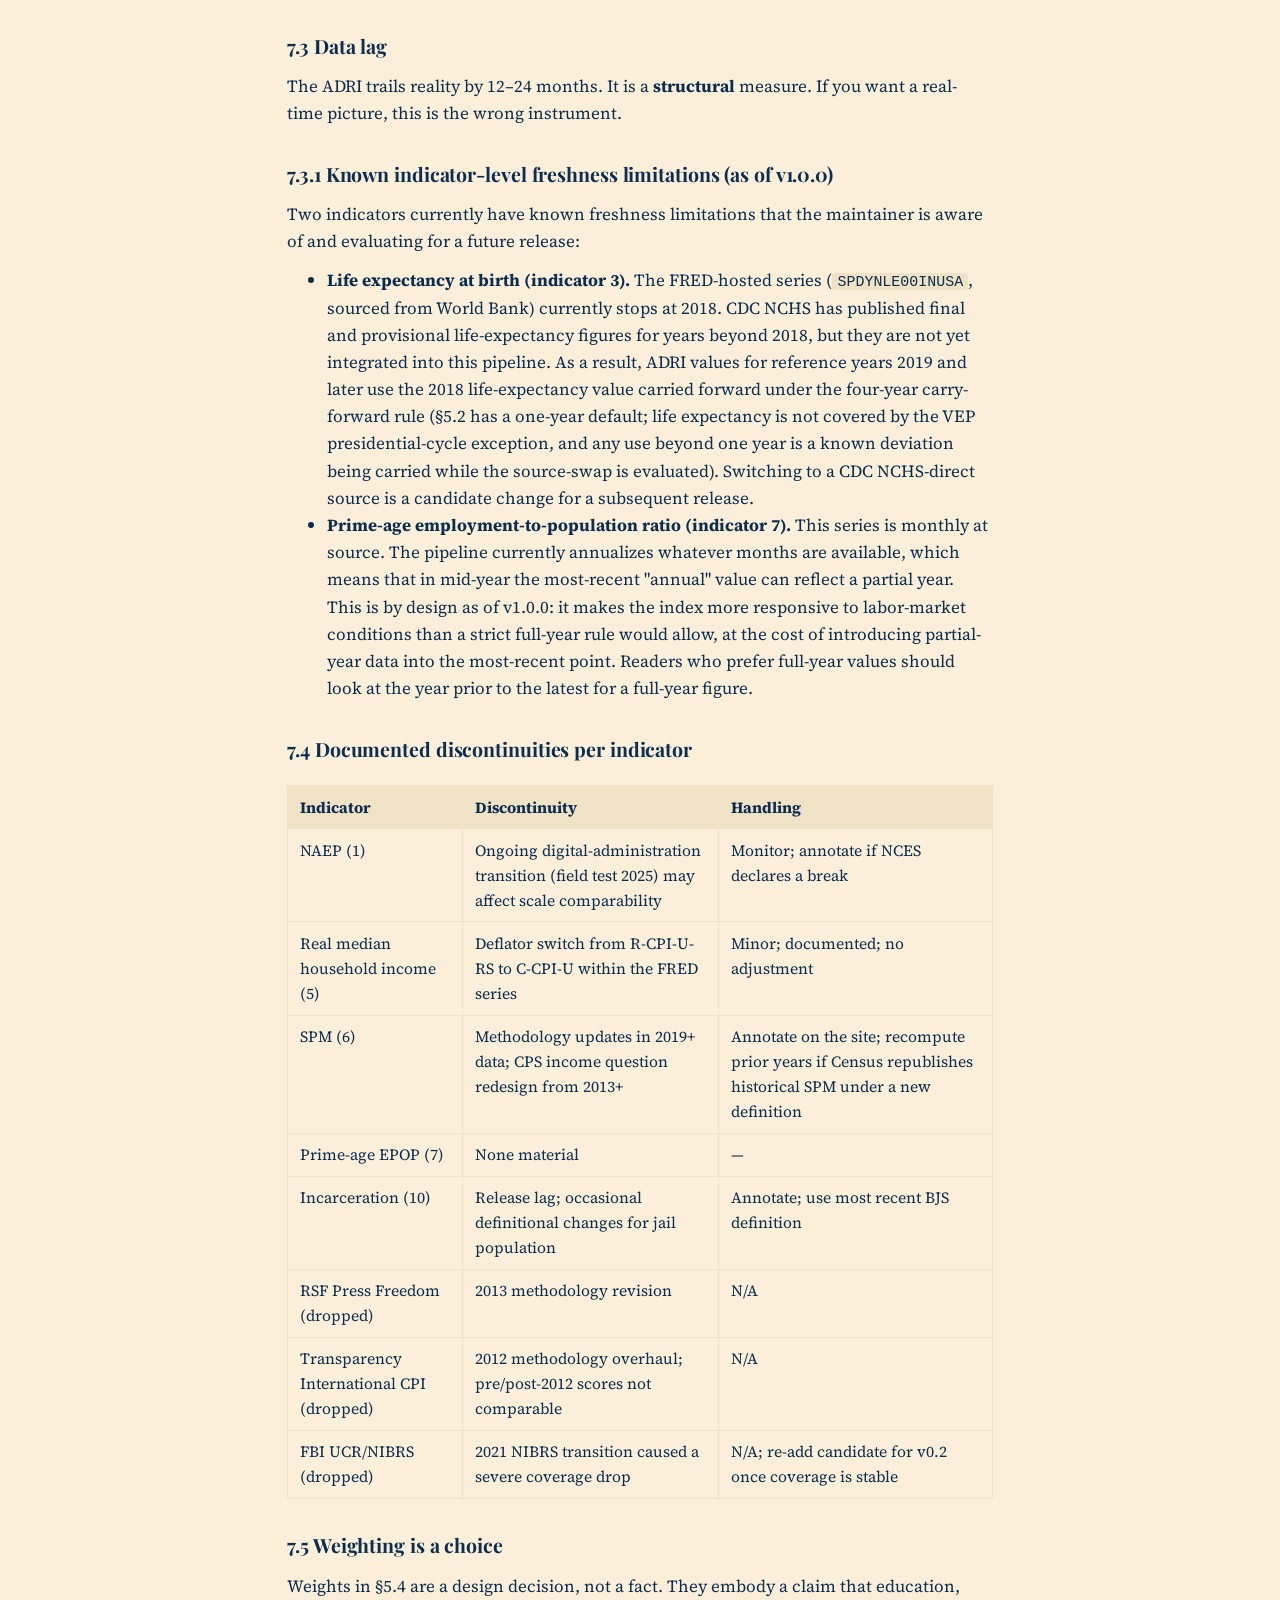
==== commit 430423c9: "v1.0.0: first stable release Methodology (docs/METHODOLOGY.md): - Bump version 0.1.2 -> 1.0.0 - Add " ====
--- a/site/methodology.html
+++ b/site/methodology.html
@@ -20,35 +20,43 @@
     </p>
   </header>
   <main class="prose">
-    <h1>American Dream Reality Index — Methodology</h1>
-<p><strong>Version:</strong> 0.1.2 <strong>Status:</strong> Design finalized; pipeline and static site implemented. <strong>Last updated:</strong> 2026-08-02</p>
+    <h1 id="american-dream-reality-index-methodology">American Dream Reality Index — Methodology</h1>
+<p><strong>Version:</strong> 1.0.0 <strong>Status:</strong> First stable release. Indicator set, weights, anchors, publication threshold, and output schema are now considered the public API of the ADRI. <strong>Last updated:</strong> 2026-08-03</p>
 <hr/>
-<h2>1. Purpose and scope</h2>
+<h2 id="1-purpose-and-scope">1. Purpose and scope</h2>
 <p>The American Dream Reality Index (ADRI) is a small, transparent composite of <strong>U.S. structural conditions</strong> that affect how plausible the American Dream — durable prosperity plus intergenerational mobility — is in practice for the median resident.</p>
 <p>The ADRI tracks *enabling conditions*, not outcomes for any individual and not a country's "greatness." Concretely:</p>
 <ul><li><strong>It measures</strong> whether the country is currently well set up to produce broadly-shared prosperity and mobility: how well children are educated, how long and healthily people live, whether households are economically stable, whether communities are functional, whether civic institutions work, and whether the criminal-justice footprint is proportionate.</li><li><strong>It does not measure</strong> individual success, national identity, cultural virtue, subjective optimism, or the outcome of any particular person's American Dream.</li><li><strong>It is a model, not a probability.</strong> A higher ADRI does not mean any specific person is more likely to succeed; it means the structural terrain is, on the chosen measures, more favorable.</li></ul>
 <p>The ADRI is deliberately <strong>slow-moving</strong> and <strong>backward-looking</strong>. Most inputs update annually; a few update biennially or quarterly. Fast-moving events belong in other products (e.g., the BugOut Index's Current Signals layer), not here.</p>
-<h2>2. Design principles</h2>
+<h2 id="1-1-what-we-mean-by-the-american-dream">1.1 What we mean by "the American Dream"</h2>
+<p>The American Dream has never had a single agreed definition. This index adopts a specific one: the structural conditions under which a <strong>median American resident</strong> can reasonably expect material security, basic educational access, health and longevity, political voice, and freedom from a punitive institutional floor. These are the conditions that historically preceded the property-ownership, family-formation, and generational-mobility outcomes most often associated with the phrase "American Dream" in 20th-century framings.</p>
+<p><strong>What autonomy and state coercion look like in the ADRI.</strong> Two of the ten indicators speak directly to the individual's relationship with the state: the <strong>incarceration rate per 100,000</strong>, which is the most direct measurable signal of state physical coercion at a population scale, and <strong>VEP turnout</strong>, which measures political voice. These are partial signals of a concept that deserves broader measurement than the ADRI can support with sound public data alone. A reader who prioritizes autonomy and freedom-from-coercion as central to the American Dream should treat these two indicators as necessary but not sufficient, and read the ADRI alongside more coercion-focused indices such as the <a href="https://adammontville.github.io/bugout-index/">BugOut Index</a>.</p>
+<p><strong>What the ADRI does not measure.</strong> Cultural belonging, subjective flourishing, physical safety at the personal level, environmental quality, community cohesion, or the specific 20th-century markers (single-earner household sufficiency, single-family homeownership at working-class wages, guaranteed upward class mobility across generations). A reader who defines the American Dream around any of these should treat the ADRI as adjacent but incomplete.</p>
+<p><strong>What the ADRI cannot resolve.</strong> Whether these structural conditions are the *right* things to measure. Younger observers, in particular, increasingly define the American Dream in terms of security and autonomy rather than accumulation and ownership — a reframing the ADRI's indicator set partially reflects (through incarceration and VEP turnout) but does not fully capture. The ADRI's indicator set was designed to be <strong>generationally neutral on framing but specific on measurement</strong> — it measures the material substrate that most competing definitions still depend on, without endorsing any single cultural definition of what a "good life" looks like on top of that substrate.</p>
+<h2 id="1-2-the-0-100-scale-in-practice">1.2 The 0–100 scale, in practice</h2>
+<p>The ADRI is bounded 0–100 by construction, but the endpoints of that range are theoretical, not observed. A score of 100 would require every indicator to simultaneously reach its most-favorable-observed anchor value; a score of 0 would require every indicator to simultaneously reach its worst-observed anchor value. Neither has happened in the observation window, and neither is expected to happen in a mixed economy where indicators trade off against each other.</p>
+<p>Across the 2010–2024 observation window, published design-weighted ADRI values have ranged from <strong>34.9 (2012) to 43.9 (2024)</strong>. Real-world scores are expected to continue falling within a narrower band than the full 0–100 range. Readers are encouraged to reason from the observed range rather than from the theoretical endpoints.</p>
+<h2 id="2-design-principles">2. Design principles</h2>
 <ol><li><strong>Robustness over cleverness.</strong> Prefer indicators with long, stable, publicly-documented series over novel but fragile ones.</li><li><strong>Methodology before code.</strong> All computation rules must be specified in this document before any script is written.</li><li><strong>Epistemic humility.</strong> Every score is versioned, every methodology change is annotated, and the site publishes limitations alongside the number.</li><li><strong>Reproducibility.</strong> Any snapshot of the index can be recomputed from raw source files and this document alone.</li><li><strong>Static architecture.</strong> All artifacts (raw data, processed data, index time series, site) are plain files hosted on GitHub Pages; no backend service is required to view or verify the index.</li><li><strong>Small n.</strong> A modest indicator count (target: 10, hard ceiling: 12) beats a large one for transparency and maintainability.</li></ol>
-<h2>3. Indicator set</h2>
+<h2 id="3-indicator-set">3. Indicator set</h2>
 <p>The ADRI uses <strong>10 core indicators</strong> spanning six domains. Each is drawn from a widely-used, publicly-documented series maintained by a government agency or a well-established civil-society organization.</p>
-<h3>3.1 Final indicator table</h3>
+<h3 id="3-1-final-indicator-table">3.1 Final indicator table</h3>
 <div class="table-wrap"><table><thead><tr><th>#</th><th>Indicator</th><th>Domain</th><th>Type</th><th>Source (Agency)</th><th>Access</th><th>Frequency</th><th>Direction</th><th>Notes</th></tr></thead><tbody><tr><td>1</td><td>NAEP grade-8 math &amp; reading composite</td><td>Education</td><td>Enabling</td><td>NCES / NAGB</td><td><a href="https://www.nationsreportcard.gov/DataService/GetAdhocData.aspx">NAEP Data Service API</a> (JSON)</td><td>Biennial</td><td>Higher = better</td><td>Average of gr.8 math + reading scale scores; stable scale since 1990/1992</td></tr><tr><td>2</td><td>Bachelor's degree attainment, age 25+</td><td>Education</td><td>Enabling</td><td>Census Bureau (ACS 1-Year, Table S1501)</td><td><a href="https://api.census.gov/data/2024/acs/acs1/subject">Census API</a> (JSON)</td><td>Annual</td><td>Higher = better</td><td>Adult educational stock; percent with bachelor's degree or higher</td></tr><tr><td>3</td><td>Life expectancy at birth</td><td>Health</td><td>Enabling</td><td>CDC / NCHS (NVSS)</td><td><a href="https://data.cdc.gov/api/views/w9j2-ggv5/rows.csv">Socrata CSV/JSON</a></td><td>Annual</td><td>Higher = better</td><td>Final NVSS series; provisional data ignored for the index</td></tr><tr><td>4</td><td>Drug overdose mortality, age-adjusted</td><td>Health</td><td>Enabling</td><td>CDC / NCHS (NVSS via WONDER)</td><td><a href="https://wonder.cdc.gov/wonder/help/wonder-api.html">CDC WONDER API</a> (XML)</td><td>Annual</td><td>Lower = better</td><td>ICD-10 drug-induced deaths; consistent coding since 1999</td></tr><tr><td>5</td><td>Real median household income</td><td>Prosperity</td><td>Prosperity</td><td>Census (CPS ASEC), hosted on FRED</td><td><a href="https://fred.stlouisfed.org/docs/api/fred/">FRED API</a> <code>MEHOINUSA672N</code></td><td>Annual</td><td>Higher = better</td><td>Real dollars; deflator-seam noted (§7.4)</td></tr><tr><td>6</td><td>Supplemental Poverty Measure rate</td><td>Prosperity</td><td>Prosperity</td><td>Census Bureau (Report P60 series)</td><td><a href="https://www2.census.gov/programs-surveys/supplemental-poverty-measure/datasets/spm/">Census SPM datasets</a> (XLSX/CSV)</td><td>Annual</td><td>Lower = better</td><td>Preferred over the Official Poverty Measure; reflects taxes, transfers, and geographic cost</td></tr><tr><td>7</td><td>Prime-age (25–54) employment-to-population ratio</td><td>Prosperity</td><td>Prosperity</td><td>BLS (CPS), hosted on FRED</td><td><a href="https://fred.stlouisfed.org/docs/api/fred/">FRED API</a> <code>LNS12300060</code></td><td>Monthly (annualized)</td><td>Higher = better</td><td>Annualized to a single yearly value (see §5.3)</td></tr><tr><td>8</td><td>Gini index of household income</td><td>Opportunity</td><td>Mobility</td><td>Census Bureau (ACS 1-Year, Table B19083)</td><td><a href="https://api.census.gov/data/2024/acs/acs1">Census API</a> <code>B19083_001E</code></td><td>Annual</td><td>Lower = better</td><td>Inequality serves as an indirect mobility proxy; see §3.3</td></tr><tr><td>9</td><td>Voter turnout of voting-eligible population (VEP)</td><td>Civic</td><td>Enabling</td><td>U.S. Elections Project (McDonald / UF Election Lab)</td><td><a href="https://election.lab.ufl.edu/data-downloads/turnoutdata/">CSV/Excel download</a></td><td>Biennial</td><td>Higher = better</td><td>General-election years only; midterms and presidentials tracked separately (see §5.4)</td></tr><tr><td>10</td><td>Total incarceration rate per 100,000 residents</td><td>Safety</td><td>Enabling</td><td>BJS (DOJ)</td><td><a href="https://bjs.ojp.gov/library/publications/prisoners-2023-statistical-tables">Prisoners</a> + <a href="https://bjs.ojp.gov/library/publications/jails-report-series-2024-preliminary-data-release">Jails</a> statistical tables (PDF; microdata via <a href="https://www.icpsr.umich.edu/web/NACJD/series/9">NACJD</a>)</td><td>Annual</td><td>Lower = better</td><td>Prisons + jails combined; excludes probation/parole</td></tr></tbody></table></div>
 <p><strong>Types:</strong></p>
 <ul><li>*Enabling* = structural conditions that make prosperity and mobility more likely.</li><li>*Prosperity* = current level of economic well-being.</li><li>*Mobility* = the plausibility of moving across the distribution over time. Gini is a *proxy* — see §3.3.</li></ul>
-<h3>3.2 Indicators considered and rejected</h3>
+<h3 id="3-2-indicators-considered-and-rejected">3.2 Indicators considered and rejected</h3>
 <div class="table-wrap"><table><thead><tr><th>Indicator</th><th>Reason rejected</th></tr></thead><tbody><tr><td>High school Adjusted Cohort Graduation Rate (ACGR)</td><td>Series only ESSA-mandated since SY2010–11; ~14 years is at the edge of the continuity threshold, and NAEP + bachelor's attainment already cover the education domain adequately</td></tr><tr><td>Official Poverty Measure</td><td>Superseded by the Supplemental Poverty Measure, which incorporates taxes, transfers, and geographic cost of living</td></tr><tr><td>Infant mortality rate</td><td>Highly correlated with life expectancy at birth; keeping one health-outcome indicator plus one behavioral-mortality indicator (overdose deaths) is enough</td></tr><tr><td>Opportunity Insights absolute mobility (Chetty et al. 2016)</td><td>Not a maintained annual series — flagship data have not been refreshed with new birth cohorts since original 2016 release. Structurally different from the other 16 candidates. Documented in NOTES.md for potential future use as a <strong>static benchmark</strong>, not a live indicator</td></tr><tr><td>EIG Distressed Communities Index</td><td>Composite of variables already in the ADRI (poverty, employment, income); paid license for the full dataset; would double-count</td></tr><tr><td>RSF Press Freedom Index</td><td>PDF/HTML only, no bulk machine-readable file; 2013 methodology break; harder to make reproducible</td></tr><tr><td>Transparency International CPI</td><td>Same reproducibility caveat plus a 2012 methodology break that severs pre/post-2012 comparability</td></tr><tr><td>FBI UCR / NIBRS violent crime rate</td><td>2021 NIBRS transition caused a severe coverage discontinuity; keeping incarceration alone as the safety-domain indicator is more stable. NIBRS-only violent crime is an obvious re-add candidate once coverage stabilizes (see §7.4)</td></tr></tbody></table></div>
-<h3>3.3 Why Gini stands in for mobility</h3>
+<h3 id="3-3-why-gini-stands-in-for-mobility">3.3 Why Gini stands in for mobility</h3>
 <p>The intent is to measure mobility as one of the two pillars of the American Dream. The best available *direct* mobility measurements (Chetty et al., Raj Chetty and Nathaniel Hendren's Opportunity Atlas, *Fading American Dream*) are not maintained on an annual cadence, so they cannot serve as a live indicator without breaking the "regularly updated" rule.</p>
 <p>Gini is used as an <strong>indirect mobility proxy</strong> on the basis of the "Great Gatsby Curve" literature (Krueger 2012; Corak 2013), which finds a robust cross-country negative correlation between income inequality and intergenerational income mobility. This is a proxy, not a mobility measure. Its limitations are stated openly in §7 and on the site.</p>
 <p>If Opportunity Insights ever publishes a maintained annual series, or the Census releases a comparable federal mobility series, this indicator is the leading candidate for replacement.</p>
-<h2>4. Feasibility assessment</h2>
+<h2 id="4-feasibility-assessment">4. Feasibility assessment</h2>
 <p>For each core indicator, the retrieval plan and maintenance burden are:</p>
 <div class="table-wrap"><table><thead><tr><th>#</th><th>Indicator</th><th>Retrieval plan</th><th>Maintenance burden</th><th>Risk</th></tr></thead><tbody><tr><td>1</td><td>NAEP gr.8 math + reading</td><td>JSON API pull, keyed by subject × grade × year × jurisdiction=National</td><td>Biennial script run after each main-assessment release</td><td>Low. Watch for the ongoing digital-administration transition (2025+ field test) for scale comparability</td></tr><tr><td>2</td><td>ACS bachelor's attainment</td><td>REST API call, one variable per year</td><td>Annual; run after ACS 1-Year release (~September)</td><td>Low</td></tr><tr><td>3</td><td>Life expectancy</td><td>Socrata CSV pull; filter to national, all-race, both-sex</td><td>Annual; run after final NVSS mortality data (12–18 month lag)</td><td>Low</td></tr><tr><td>4</td><td>Overdose mortality</td><td>CDC WONDER XML POST (national aggregate)</td><td>Annual (final); optional VSRR quarterly refresh via Socrata</td><td>Medium — WONDER API is documented but XML-based and cranky. Fallback: NCHS Data Briefs (annual PDF, manual extract)</td></tr><tr><td>5</td><td>Real median household income</td><td>FRED API, one series, one call</td><td>Annual after Income &amp; Poverty report (~September)</td><td>Low. Deflator-seam noted (§7.4)</td></tr><tr><td>6</td><td>SPM rate</td><td>Direct XLSX download from Census SPM datasets page; parse fixed sheet</td><td>Annual; run after P60 Income &amp; Poverty report</td><td>Medium — file structure is stable but not schema-guaranteed. Manual regression test on each update</td></tr><tr><td>7</td><td>Prime-age employment-population ratio</td><td>FRED API, one series</td><td>Monthly; index uses the calendar-year average of monthly values</td><td>Low</td></tr><tr><td>8</td><td>Gini</td><td>Census API <code>B19083_001E</code></td><td>Annual; run after ACS 1-Year release</td><td>Low</td></tr><tr><td>9</td><td>VEP turnout</td><td>Excel/CSV from UF Election Lab site; parse fixed sheet</td><td>Biennial (Nov even years); update after certification (~Dec/Jan)</td><td>Medium — spreadsheet layout can shift year to year. Manual regression test on each update</td></tr><tr><td>10</td><td>Incarceration rate</td><td>Two PDF-primary series: BJS Prisoners (yearend) + BJS Jails (midyear preliminary or full). Text extract or ICPSR/NACJD microdata download.</td><td>Annual, but manual — PDFs are the primary release. Preferred fallback: NACJD dataset when available</td><td>High — PDF extraction is fragile and BJS publication schedule is irregular. Also has substantial release lag</td></tr></tbody></table></div>
 <p><strong>Handling the two high-risk paths</strong> (indicators 6 and 10):</p>
 <ul><li><strong>SPM:</strong> archive each release's XLSX under <code>data/raw/spm/&lt;vintage&gt;.xlsx</code>; run a schema check against a saved header signature; fail loudly rather than silently on layout change.</li><li><strong>Incarceration:</strong> primary path is manual PDF extract with a saved parse note per vintage; secondary path is the NACJD SPSS/Stata microdata refresh, which is more stable but slower to appear. If neither is available for the current vintage, carry forward the prior year with an explicit <code>stale_years</code> annotation (§5.5).</li></ul>
-<h2>5. Normalization, weighting, and composite</h2>
-<h3>5.1 Normalization</h3>
+<h2 id="5-normalization-weighting-and-composite">5. Normalization, weighting, and composite</h2>
+<h3 id="5-1-normalization">5.1 Normalization</h3>
 <p>Every raw indicator is transformed to a <strong>0–100 score</strong> where higher always means "better for the Dream." The transformation is a <strong>fixed-anchor min–max rescaling</strong>, not a rolling percentile.</p>
 <p>For an indicator with value \( x \), direction \( d \in \{+1, -1\} \), lower anchor \( L \), and upper anchor \( U \):</p>
 <ul><li>If \( d = +1 \) (higher raw = better): \( s = 100 \cdot (x - L) / (U - L) \)</li><li>If \( d = -1 \) (higher raw = worse): \( s = 100 \cdot (U - x) / (U - L) \)</li></ul>
@@ -57,21 +65,21 @@
 <ul><li>\( L \) = a value clearly indicating a stressed structural condition (e.g., a domestic historical low, or a peer-country floor).</li><li>\( U \) = a value clearly indicating a strong structural condition (e.g., an aspirational peer-country ceiling or a documented domestic high).</li></ul>
 <p>Fixed anchors preserve <strong>inter-year comparability</strong>: a 5-point ADRI change means the same thing in 2028 as in 2015. This is the main reason we do <strong>not</strong> use rolling percentile or z-score normalization.</p>
 <p>Anchor revisions are versioned. A change to any anchor is a major-version bump (§6.2), and prior series are re-computed against the new anchors and republished side-by-side.</p>
-<h3>5.2 Outliers and missing values</h3>
+<h3 id="5-2-outliers-and-missing-values">5.2 Outliers and missing values</h3>
 <ul><li><strong>Outliers:</strong> the clip to [0, 100] is the only outlier treatment. No winsorization, no trimming.</li><li><strong>Missing values:</strong> if an indicator has no vintage for the target reference year, the index carries forward the most recent prior value <strong>for at most one reference year</strong>, with the ADRI record annotated <code>carried_forward: &lt;indicator&gt;</code>. If a second consecutive year is missing, the domain-score aggregation (§5.4) omits that indicator and the omission is annotated. The composite formula (§5.4) handles this by renormalizing weights within the affected domain.</li><li><strong>VEP presidential-cycle exception.</strong> Indicator 9 (VEP turnout) is treated in this release as a presidential-only measure per NOTES.md §6.3, and is therefore permitted to carry forward for <strong>up to four reference years</strong> — the length of one presidential cycle. Applied literally, the one-year rule above would evict the Civic domain from every non-election year and suppress most reference years by §5.3.1. Every non-presidential year still receives the <code>carried_forward: vep_turnout</code> annotation. This exception is scoped to indicator 9 and does not extend to any other biennial or lower-frequency indicator (e.g., NAEP still gets at most the one-year grace). The exception is a candidate for removal in a MAJOR bump if a second civic indicator is added and VEP no longer needs a long carry-forward.</li><li><strong>Definitional breaks:</strong> documented per-indicator (§7.4). No mechanical adjustment; each break is annotated in the time series and — where appropriate — a re-computed pre-break series is published alongside.</li></ul>
-<h3>5.3 Aligning frequencies to an annual reference year</h3>
+<h3 id="5-3-aligning-frequencies-to-an-annual-reference-year">5.3 Aligning frequencies to an annual reference year</h3>
 <p>The composite is computed <strong>once per calendar year</strong>, with the *reference year* being the most recent year for which every indicator has at least a provisional-or-better vintage.</p>
 <ul><li><strong>Annual indicators</strong> (2, 3, 5, 6, 8, 10): use the value for the reference year, as of the most recent final release.</li><li><strong>Monthly indicator</strong> (7, prime-age EPOP): annual value = arithmetic mean of the 12 monthly seasonally-adjusted values for the reference year.</li><li><strong>Biennial indicators</strong> (1 NAEP, 9 VEP turnout): use the most recent published biennial value at the time of the composite. Between biennial releases, the value is carried forward but the ADRI record annotates the vintage year on the indicator.</li></ul>
 <p>Because most inputs lag by 6–18 months, the ADRI for calendar year *t* is expected to be publishable in **Q4 of year *t*+1** at the earliest, and possibly year *t*+2 if BJS or NVSS is late.</p>
 <p>The strict form of this rule — every indicator present with at least a provisional-or-better vintage — is the ideal. In practice, the historical series and any reference year may have gaps. §5.3.1 defines the minimum coverage a reference year must meet to be published.</p>
-<h3>5.3.1 Publication threshold</h3>
+<h3 id="5-3-1-publication-threshold">5.3.1 Publication threshold</h3>
 <p>A reference year is <strong>published</strong> in the ADRI time series only if it meets <strong>both</strong> of the following coverage tests:</p>
 <ol><li><strong>Indicator coverage.</strong> At least <strong>6 of the 10 indicators</strong> must have a value for the reference year, either from a direct vintage or from a carry-forward permitted by §5.2.</li><li><strong>Domain coverage.</strong> Every one of the six domains must have at least one indicator with a value after carry-forward. If any domain has zero available indicators, the reference year is suppressed even if the indicator-count test passes.</li></ol>
 <p>When a reference year fails either test, the pipeline still computes its component scores internally, but the row is <strong>omitted from the published time series</strong> and logged with the reason. The row may be re-included in a later release once additional vintages become available (see §6.3 on source revisions).</p>
 <p>The indicator-coverage threshold is exposed in code as the constant <code>MIN_INDICATOR_COVERAGE = 0.6</code> in <code>scripts/compute_index.py</code> so it can be tuned in a MAJOR version bump (§6.2) without further methodology changes. The domain-coverage test is not tunable.</p>
 <p><strong>Rationale.</strong> The 6/10 floor is a compromise between two failure modes. Requiring all 10 indicators (the strictest reading of §5.3) would suppress most pre-2010 reference years given the current indicator set and would give away legitimate signal in years where only a slow source (BJS, NAEP) is late. Publishing years with 1–2 indicators would produce a composite that is really a report on whichever indicators happened to arrive, with a confidence score too low to be useful. 6/10 with all six domains present is the point at which the composite still exercises every domain weight and every carry-forward is bounded.</p>
 <p>Each published record also carries a <strong>confidence</strong> field (0–1) equal to the fraction of the 10 indicators that were directly measured for that reference year (i.e., not carried forward). Readers should treat records with confidence below ~0.7 with proportional skepticism.</p>
-<h3>5.4 Composite formula</h3>
+<h3 id="5-4-composite-formula">5.4 Composite formula</h3>
 <p>Indicators are grouped into six <strong>domains</strong>. Each domain first produces a 0–100 domain sub-score as the equally-weighted mean of its component indicator scores. Domain sub-scores are then combined into the ADRI using <strong>fixed domain weights</strong>.</p>
 <p><strong>Domains, components, and weights (initial v0.1 assignment):</strong></p>
 <div class="table-wrap"><table><thead><tr><th>Domain</th><th>Indicators</th><th>Domain weight</th></tr></thead><tbody><tr><td>Education</td><td>1 (NAEP), 2 (Bachelor's attainment)</td><td>0.20</td></tr><tr><td>Health</td><td>3 (Life expectancy), 4 (Overdose mortality)</td><td>0.20</td></tr><tr><td>Prosperity</td><td>5 (Real median income), 6 (SPM), 7 (Prime-age EPOP)</td><td>0.20</td></tr><tr><td>Opportunity</td><td>8 (Gini, as mobility proxy)</td><td>0.15</td></tr><tr><td>Civic</td><td>9 (VEP turnout)</td><td>0.10</td></tr><tr><td>Safety</td><td>10 (Incarceration rate)</td><td>0.15</td></tr><tr><td><strong>Total</strong></td><td></td><td><strong>1.00</strong></td></tr></tbody></table></div>
@@ -105,36 +113,41 @@
     active = {d: w / z for d, w in active.items()}
     return sum(active[d] * domain_scores[d] for d in domain_scores)
 </code></pre>
-<h2>6. Update cadence, versioning, and revisions</h2>
-<h3>6.1 Cadence</h3>
+<h2 id="6-update-cadence-versioning-and-revisions">6. Update cadence, versioning, and revisions</h2>
+<h3 id="6-1-cadence">6.1 Cadence</h3>
 <ul><li><strong>Annual structural refresh</strong> every Q4 of year *t*+1, once ACS, income/poverty, life expectancy, and overdose figures are all available for reference year *t*.</li><li><strong>Interim refreshes</strong> are permitted only when a source materially revises a prior-year value (e.g., ACS revision, BJS reclassification) or when a biennial indicator produces its next vintage (NAEP even years, VEP even years). Interim refreshes bump the patch version (§6.2).</li><li><strong>No sub-annual composite.</strong> The ADRI is not published quarterly. Component-level charts on the site may show monthly or quarterly detail (e.g., prime-age EPOP), but the composite itself remains annual.</li></ul>
-<h3>6.2 Versioning</h3>
+<h3 id="6-2-versioning">6.2 Versioning</h3>
 <p>Every ADRI record and methodology change follows semantic versioning:</p>
 <ul><li><strong>MAJOR</strong> — any change that alters historical scores: anchor changes, weight changes, indicator additions or removals, definitional overhauls.</li><li><strong>MINOR</strong> — a new reference-year computation with no methodology change.</li><li><strong>PATCH</strong> — recomputation of an existing reference year due to source revision or a documented data-entry fix.</li></ul>
 <p>Every published index file (<code>data/index/adri_timeseries.json</code>) carries a <code>methodology_version</code> field pinning it to the git tag of <code>METHODOLOGY.md</code> in effect when it was computed. Old versions of both the methodology and the time series are retained; they are not overwritten.</p>
-<h3>6.3 Handling source revisions</h3>
+<h3 id="6-3-handling-source-revisions">6.3 Handling source revisions</h3>
 <p>When a primary source revises a prior-year value (e.g., Census re-releases an ACS estimate, BJS restates prisoner counts):</p>
 <ol><li>Store the raw revised file under <code>data/raw/&lt;indicator&gt;/&lt;vintage&gt;_r&lt;revision-number&gt;.&lt;ext&gt;</code>.</li><li>Rerun the composite for every affected reference year.</li><li>Publish the recomputed rows under a new PATCH version, alongside — not on top of — the prior rows.</li><li>Annotate each affected row with the source revision date and a short note.</li></ol>
-<h2>7. Limitations and caveats</h2>
-<h3>7.1 What the ADRI cannot tell you</h3>
+<h2 id="7-limitations-and-caveats">7. Limitations and caveats</h2>
+<h3 id="7-1-what-the-adri-cannot-tell-you">7.1 What the ADRI cannot tell you</h3>
 <ul><li>Whether *you personally* are more or less likely to achieve the American Dream.</li><li>Whether the country is "better" or "worse" in any absolute or moral sense.</li><li>What is causing any observed change.</li><li>Anything at a state, county, or demographic-group level. The ADRI is national.</li></ul>
-<h3>7.2 What the ADRI is likely to mis-weight</h3>
+<h3 id="7-2-what-the-adri-is-likely-to-mis-weight">7.2 What the ADRI is likely to mis-weight</h3>
 <ul><li><strong>Civic quality</strong> is thinly measured (one indicator, VEP turnout). Turnout is a partial signal for institutional health; it says nothing about press freedom, rule of law, or corruption. The civic domain weight is deliberately low as a result.</li><li><strong>Mobility</strong> is measured indirectly via Gini. This inherits the Great Gatsby Curve's known limitations: the cross-country inequality-mobility link is not necessarily a cross-time within-U.S. law.</li><li><strong>Safety</strong> covers only incarceration. Violent-crime rates are excluded during the NIBRS transition (§7.4); re-adding them is a planned v0.2 candidate once national NIBRS coverage stabilizes.</li><li><strong>Health</strong> covers longevity and overdose deaths. It excludes morbidity, mental-health outcomes, and access measures.</li></ul>
-<h3>7.3 Data lag</h3>
+<h3 id="7-3-data-lag">7.3 Data lag</h3>
 <p>The ADRI trails reality by 12–24 months. It is a <strong>structural</strong> measure. If you want a real-time picture, this is the wrong instrument.</p>
-<h3>7.4 Documented discontinuities per indicator</h3>
+<h3 id="7-3-1-known-indicator-level-freshness-limitations-as-of-v1-0-0">7.3.1 Known indicator-level freshness limitations (as of v1.0.0)</h3>
+<p>Two indicators currently have known freshness limitations that the maintainer is aware of and evaluating for a future release:</p>
+<ul><li><strong>Life expectancy at birth (indicator 3).</strong> The FRED-hosted series (<code>SPDYNLE00INUSA</code>, sourced from World Bank) currently stops at 2018. CDC NCHS has published final and provisional life-expectancy figures for years beyond 2018, but they are not yet integrated into this pipeline. As a result, ADRI values for reference years 2019 and later use the 2018 life-expectancy value carried forward under the four-year carry-forward rule (§5.2 has a one-year default; life expectancy is not covered by the VEP presidential-cycle exception, and any use beyond one year is a known deviation being carried while the source-swap is evaluated). Switching to a CDC NCHS-direct source is a candidate change for a subsequent release.</li><li><strong>Prime-age employment-to-population ratio (indicator 7).</strong> This series is monthly at source. The pipeline currently annualizes whatever months are available, which means that in mid-year the most-recent "annual" value can reflect a partial year. This is by design as of v1.0.0: it makes the index more responsive to labor-market conditions than a strict full-year rule would allow, at the cost of introducing partial-year data into the most-recent point. Readers who prefer full-year values should look at the year prior to the latest for a full-year figure.</li></ul>
+<h3 id="7-4-documented-discontinuities-per-indicator">7.4 Documented discontinuities per indicator</h3>
 <div class="table-wrap"><table><thead><tr><th>Indicator</th><th>Discontinuity</th><th>Handling</th></tr></thead><tbody><tr><td>NAEP (1)</td><td>Ongoing digital-administration transition (field test 2025) may affect scale comparability</td><td>Monitor; annotate if NCES declares a break</td></tr><tr><td>Real median household income (5)</td><td>Deflator switch from R-CPI-U-RS to C-CPI-U within the FRED series</td><td>Minor; documented; no adjustment</td></tr><tr><td>SPM (6)</td><td>Methodology updates in 2019+ data; CPS income question redesign from 2013+</td><td>Annotate on the site; recompute prior years if Census republishes historical SPM under a new definition</td></tr><tr><td>Prime-age EPOP (7)</td><td>None material</td><td>—</td></tr><tr><td>Incarceration (10)</td><td>Release lag; occasional definitional changes for jail population</td><td>Annotate; use most recent BJS definition</td></tr><tr><td>RSF Press Freedom (dropped)</td><td>2013 methodology revision</td><td>N/A</td></tr><tr><td>Transparency International CPI (dropped)</td><td>2012 methodology overhaul; pre/post-2012 scores not comparable</td><td>N/A</td></tr><tr><td>FBI UCR/NIBRS (dropped)</td><td>2021 NIBRS transition caused a severe coverage drop</td><td>N/A; re-add candidate for v0.2 once coverage is stable</td></tr></tbody></table></div>
-<h3>7.5 Weighting is a choice</h3>
+<h3 id="7-5-weighting-is-a-choice">7.5 Weighting is a choice</h3>
 <p>Weights in §5.4 are a design decision, not a fact. They embody a claim that education, health, and prosperity are equal-weight primary pillars, with mobility and safety half a step behind and civic quality further down. Reasonable people will disagree. The methodology commits to publishing:</p>
 <ul><li>The composite under the current weights.</li><li>An equal-weight variant (all six domains at 1/6) as a second series in the same file, so readers can see how sensitive the composite is to the weighting choice.</li></ul>
-<h2>8. Reproducibility contract</h2>
+<h2 id="8-reproducibility-contract">8. Reproducibility contract</h2>
 <p>Any ADRI value published on the site must be reproducible from:</p>
 <ol><li>This document, at the git tag pinned in the record's <code>methodology_version</code> field.</li><li>The raw source files under <code>data/raw/</code>, at the vintage pinned in each processed file's header.</li><li>The scripts under <code>scripts/</code> (to be written in Thread 2), at the same git tag.</li></ol>
 <p>If any of these three is missing, the ADRI value cannot be published.</p>
 <hr/>
-<h2>Appendix A — Indicator quick reference</h2>
+<h2 id="appendix-a-indicator-quick-reference">Appendix A — Indicator quick reference</h2>
 <p>Full source URLs, access notes, and vintage tracking are maintained in <code>../data/raw/&lt;indicator&gt;/README.md</code> (created per-indicator when Thread 2 begins retrieval work). This section is a locator, not a substitute for the source-verification reference in <code>NOTES.md</code>.</p>
-<h2>Appendix B — Change log</h2>
+<h2 id="appendix-b-change-log">Appendix B — Change log</h2>
+<ul><li><strong>v1.0.0 (2026-08-03)</strong> — MAJOR. First stable release. The indicator set, domain weights, anchor values, publication threshold, and output schema are now considered the <strong>public API</strong> of the ADRI; future changes to these elements will require a major version bump with a documented rationale. This release adds:</li><li>A new §1.1 ("What we mean by the American Dream") that names the specific definition of the American Dream this index adopts, acknowledges the concepts it does not measure, and cross-references the BugOut Index as a complementary coercion-focused signal.</li><li>A new §1.2 ("The 0–100 scale, in practice") that documents the observable range of the design-weighted composite (34.9–43.9 across 2010–2024) and clarifies that the theoretical endpoints of the 0–100 scale are not expected to be reached in practice.</li><li>A new §7.3.1 documenting two known indicator-level freshness limitations (life expectancy stops at 2018 in the current FRED source; prime-age EPOP admits partial-year data in the most-recent point) that are candidates for follow-up work.</li></ul>
+<p>  This release also marks the first <strong>fully-authoritative refresh</strong> of the underlying data: all four API-backed indicators (real median household income, prime-age EPOP, bachelor's degree attainment, Gini) now pull directly from FRED and Census APIs rather than the seed CSVs bundled during initial development. As a result, the aggregate ADRI for reference year 2024 moved from <strong>44.16 (v0.1.2 seed values)</strong> to <strong>43.86 (v1.0.0 authoritative values)</strong>. The seed values were bundled to make the pipeline runnable without API credentials during initial development; they are no longer part of the reported series.</p>
 <ul><li><strong>v0.1.2 (2026-08-02)</strong> — MINOR. Added the VEP presidential-cycle carry-forward exception to §5.2 (up to four reference years for indicator 9 only). Closes the last methodology↔implementation gap flagged in v0.1.1. No score change: the reference implementation already carried VEP forward for four years; this revision only makes the methodology consistent with what the pipeline was already doing.</li><li><strong>v0.1.1 (2026-08-02)</strong> — MINOR. Added §5.3.1 formalizing the publication threshold used by the reference implementation (indicator coverage ≥ 6/10 and all six domains represented after carry-forward). Corrected a stale cross-reference in §5.2 (domain aggregation is defined in §5.4, not §5.3). One methodology↔implementation gap remained open at the time of this release: the reference implementation carried the VEP indicator forward for up to four years rather than the one year permitted by §5.2. Resolved in v0.1.2.</li><li><strong>v0.1 (2026-08-02)</strong> — Initial design draft. Indicator set frozen at 10 across six domains. Fixed-anchor min-max normalization, equal-within-domain aggregation, fixed domain weights (0.20/0.20/0.20/0.15/0.10/0.15). No computed values yet.</li></ul>
   </main>
   <footer class="site-footer">
--- a/site/assets/style.css
+++ b/site/assets/style.css
@@ -202,6 +202,51 @@
 .caveats ul { padding-left: 1.25rem; }
 .caveats li { margin-bottom: 0.5rem; }
 
+/* --- Reading / interpretive layer ---------------------------------------- */
+
+.reading h3 {
+  font-family: var(--font-display);
+  font-weight: 700;
+  font-size: 1.15rem;
+  margin: 1.75rem 0 0.5rem;
+}
+.reading .reading-lede {
+  color: var(--muted);
+  margin: 0 0 0.85rem;
+}
+.reading-cols {
+  display: grid;
+  grid-template-columns: 1fr;
+  gap: 1rem;
+  margin: 0.5rem 0 1.25rem;
+}
+@media (min-width: 720px) {
+  .reading-cols { grid-template-columns: 1fr 1fr; }
+}
+.reading-col {
+  padding: 1rem 1.15rem;
+  border-radius: 4px;
+  border: 1px solid var(--line);
+  background: var(--card-bg);
+}
+.reading-col h4 {
+  font-family: var(--font-display);
+  font-weight: 700;
+  font-size: 1rem;
+  margin: 0 0 0.5rem;
+}
+.reading-up h4 { color: var(--up); }
+.reading-down h4 { color: var(--down); }
+.reading-col ul { margin: 0; padding-left: 1.15rem; }
+.reading-col li { margin-bottom: 0.4rem; }
+.reading-note {
+  color: var(--muted);
+  font-size: 0.9rem;
+  border-left: 3px solid var(--line);
+  padding: 0.15rem 0 0.15rem 0.85rem;
+  margin: 0.75rem 0 0;
+}
+
 /* --- Methodology page --------------------------------------------------- */
 
 .prose {
